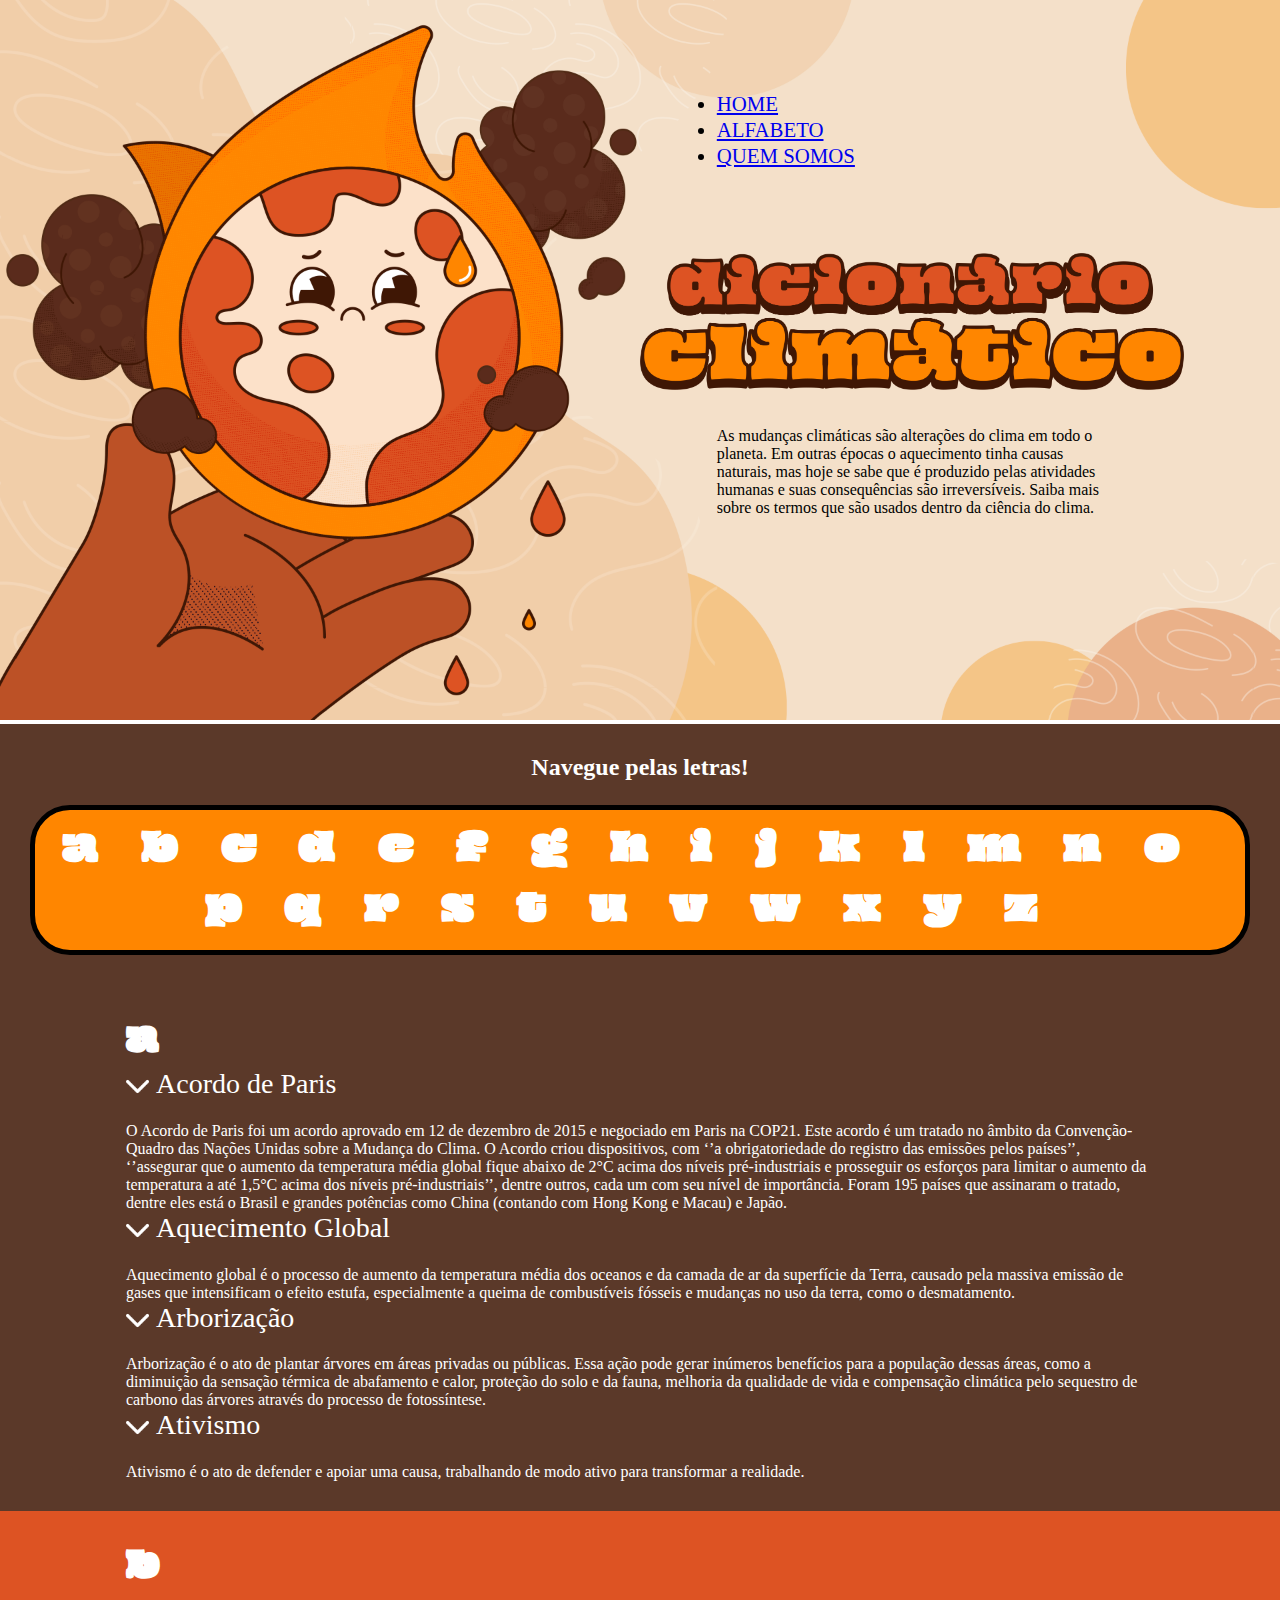
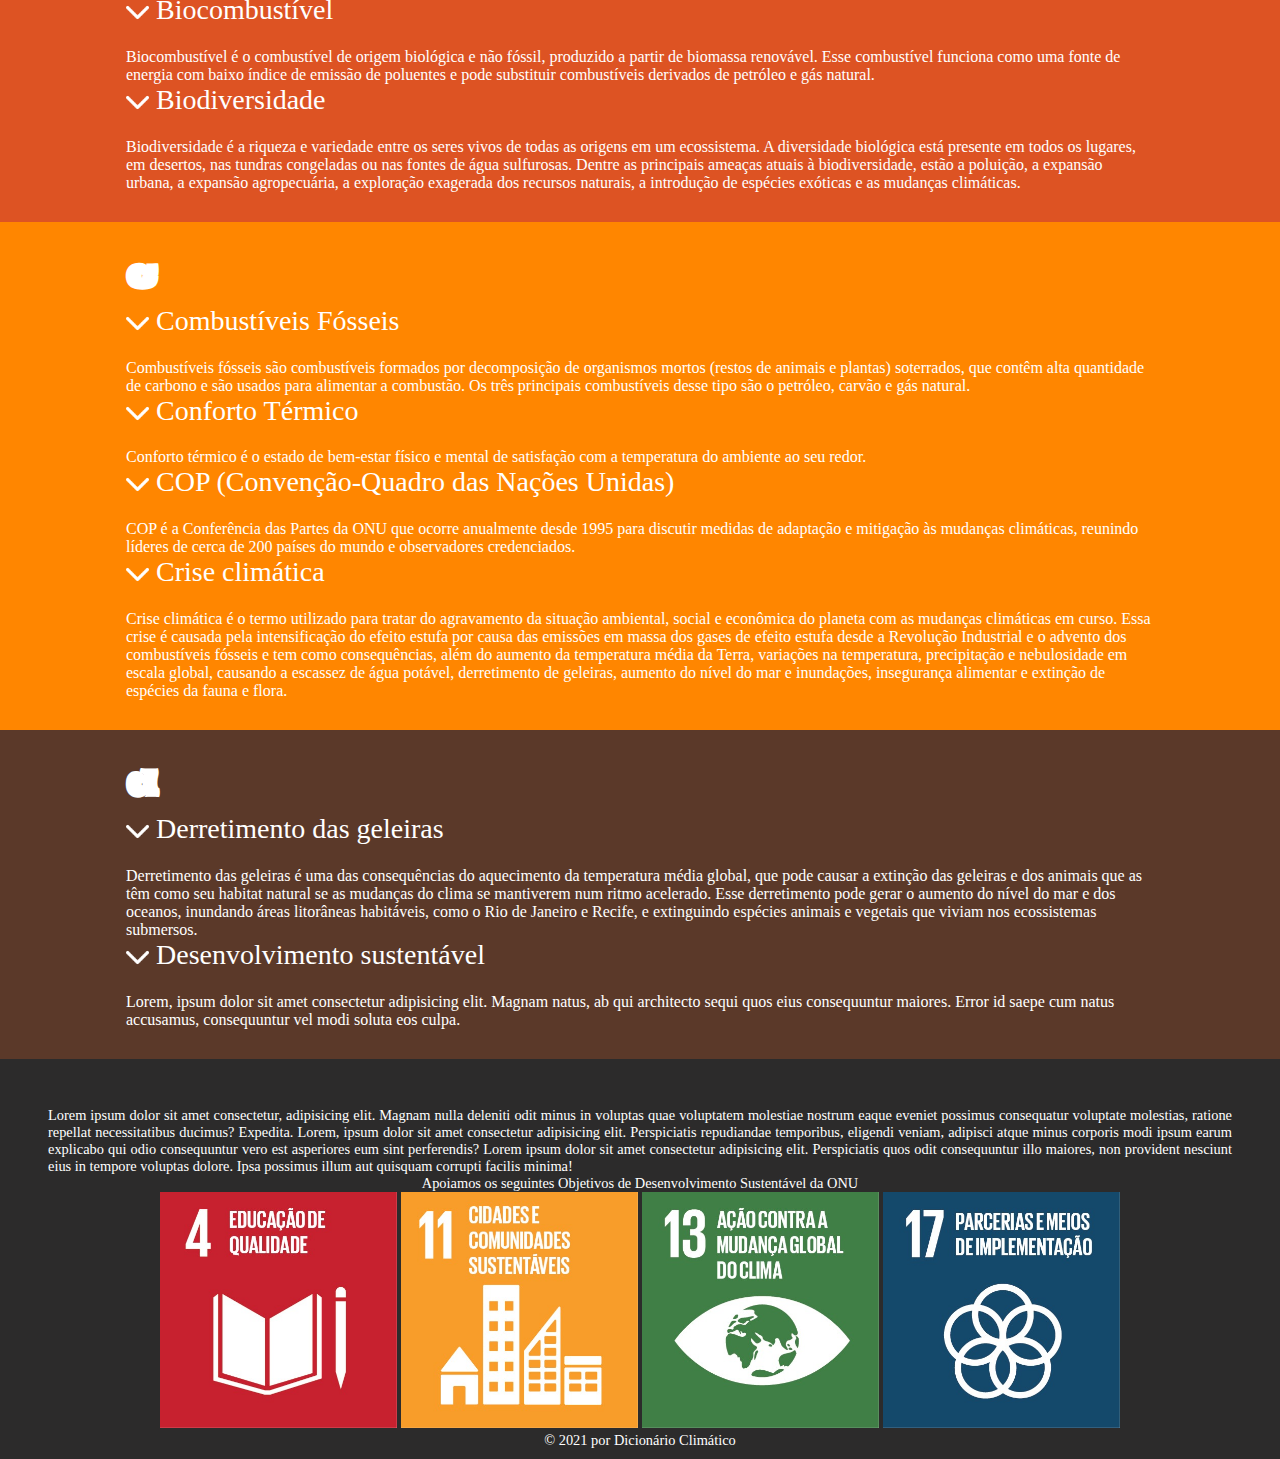
==== index.html @ ce42c113 "." ====
<!DOCTYPE html>
<html lang="pt-br">
<head>
    <meta charset="UTF-8">
    <meta http-equiv="X-UA-Compatible" content="IE=edge">
    <meta name="viewport" content="width=device-width, initial-scale=1.0">
    <title>Dicionário Climático</title>
    <link rel="shortcut icon" href="./img/icon.ico" type="image/x-icon">
    <!--FONTS - OI-->
    <link rel="preconnect" href="https://fonts.googleapis.com">
    <link rel="preconnect" href="https://fonts.gstatic.com" crossorigin>
    <link href="https://fonts.googleapis.com/css2?family=Oi&family=Pacifico&display=swap" rel="stylesheet">

    <!--CSS BOOTSTRAP-->
    <link href="https://cdn.jsdelivr.net/npm/bootstrap@5.0.2/dist/css/bootstrap.min.css" rel="stylesheet" integrity="sha384-EVSTQN3/azprG1Anm3QDgpJLIm9Nao0Yz1ztcQTwFspd3yD65VohhpuuCOmLASjC" crossorigin="anonymous">
     <!--ICONS BOOTSTRAP -->
     <link rel="stylesheet" href="https://cdn.jsdelivr.net/npm/bootstrap-icons@1.5.0/font/bootstrap-icons.css">
     <!--CSS-->
     <link rel="stylesheet" href="./css/styles.css">
     <!--JS BOOTSTRAP-->
    <script src="https://code.jquery.com/jquery-3.3.1.slim.min.js" integrity="sha384-q8i/X+965DzO0rT7abK41JStQIAqVgRVzpbzo5smXKp4YfRvH+8abtTE1Pi6jizo" crossorigin="anonymous"></script>
    <script src="https://cdnjs.cloudflare.com/ajax/libs/popper.js/1.14.3/umd/popper.min.js" integrity="sha384-ZMP7rVo3mIykV+2+9J3UJ46jBk0WLaUAdn689aCwoqbBJiSnjAK/l8WvCWPIPm49" crossorigin="anonymous"></script>
    <script src="https://stackpath.bootstrapcdn.com/bootstrap/4.1.3/js/bootstrap.min.js" integrity="sha384-ChfqqxuZUCnJSK3+MXmPNIyE6ZbWh2IMqE241rYiqJxyMiZ6OW/JmZQ5stwEULTy" crossorigin="anonymous"></script>

</head>
<body>
  <header>
    <img class= "landing-page" src="./img/landing-page.png" alt="Dicionário Climático">
      <!--NAV-->
    <div>
      <nav class="navbar navbar-expand-lg navbar-light">
      <button 
      class="navbar-toggler" 
      type="button" 
      data-toggle="collapse" 
      data-target="#navbarNav" 
      aria-controls="navbarNav" 
      aria-expanded="false" 
      aria-label="Toggle navigation">
      <span class="navbar-toggler-icon"></span>
      </button>
        <div class="collapse navbar-collapse" id="navbarNav">
          <ul class="navbar-nav">
            <li class="nav-item">
              <a class="nav-link" href="#">HOME</a>
            </li>
            <li class="nav-item">
              <a class="nav-link" href="#alphabet">ALFABETO</a>
            </li>
            <li class="nav-item">
              <a class="nav-link" href="#">QUEM SOMOS</a>
            </li>
          </ul>
        </div>
      </nav>
      <!--LOGO-->
      <div class="logo">
        <img src="./img/logo.png" width="85%" alt="Logo">
      </div>
     
      <!--TEXTO-->
      <p class="apresentation-text">As mudanças climáticas são alterações do clima em todo o planeta. Em outras épocas o aquecimento tinha causas naturais, mas hoje se sabe que é produzido pelas atividades humanas e suas consequências são irreversíveis. Saiba mais sobre os termos que são usados dentro da ciência do clima.</p>
      </div>
  </header>
  
    <main>
      <!--NAVEGAR PELOS BOTÕES-->
      <section>
          <div class="navigation">
              <h2>Navegue pelas letras!</h2>
              <div class="container" id="alphabet">
                <a href="#concepts-a" class="letter-menu">a</a>
                <a href="#concepts-b" class="letter-menu">b</a>
                <a href="#concepts-c" class="letter-menu">c</a>
                <a href="#concepts-d" class="letter-menu">d</a>
                <a href="#concepts-e" class="letter-menu">e</a>
                <a href="#concepts-f" class="letter-menu">f</a>
                <a href="#concepts-g" class="letter-menu">g</a>
                <a href="#concepts-h" class="letter-menu">h</a>
                <a href="#concepts-i" class="letter-menu">i</a>
                <a href="#concepts-j" class="letter-menu">j</a>
                <a href="#concepts-k" class="letter-menu">k</a>
                <a href="#concepts-l" class="letter-menu">l</a>
                <a href="#concepts-m" class="letter-menu">m</a>
                <a href="#concepts-n" class="letter-menu">n</a>
                <a href="#concepts-o" class="letter-menu">o</a>
                <a href="#concepts-p" class="letter-menu">p</a>
                <a href="#concepts-q" class="letter-menu">q</a>
                <a href="#concepts-r" class="letter-menu">r</a>
                <a href="#concepts-s" class="letter-menu">s</a>
                <a href="#concepts-t" class="letter-menu">t</a>
                <a href="#concepts-u" class="letter-menu">u</a>
                <a href="#concepts-v" class="letter-menu">v</a>
                <a href="#concepts-w" class="letter-menu">w</a>
                <a href="#concepts-x" class="letter-menu">x</a>
                <a href="#concepts-y" class="letter-menu">y</a>
                <a href="#concepts-z" class="letter-menu">z</a>

              </div>
          </div>
      </section>

      <!--DEFINIÇÕES-->
      <article>
          <div class="container-fluid">
              <div class="col-12 concepts" id="concepts-a">
                  <div class="row">
                    <h3>a</h3>

                    <div class="col-12 col-md-6">
                        <ul>
                            <li class="word abrir_imagem" data-toggle="collapse" data-target="#text0">Acordo de Paris</li>
                            <p class="definition collapse" id="text0">O Acordo de Paris foi um acordo aprovado em 12 de dezembro de 2015 e negociado em Paris na COP21. Este acordo é um tratado no âmbito da Convenção-Quadro das Nações Unidas sobre a Mudança do Clima. O Acordo criou dispositivos, com ‘’a obrigatoriedade do registro das emissões pelos países’’, ‘’assegurar que o aumento da temperatura média global fique abaixo de 2°C acima dos níveis pré-industriais e prosseguir os esforços para limitar o aumento da temperatura a até 1,5°C acima dos níveis pré-industriais’’, dentre outros, cada um com seu nível de importância. Foram 195 países que assinaram o tratado, dentre eles está o Brasil e grandes potências como China (contando com Hong Kong e Macau) e Japão. 
                            </p>
                        </ul>
                      </div>

                      <div class="col-12 col-md-6">
                        <ul>
                            <li class="word abrir_imagem" data-toggle="collapse" data-target="#text1">Aquecimento Global</li>
                            <p class="definition collapse" id="text1">Aquecimento global é o processo de aumento da temperatura média dos oceanos e da camada de ar da superfície da Terra, causado pela massiva emissão de gases que intensificam o efeito estufa, especialmente a queima de combustíveis fósseis e mudanças no uso da terra, como o desmatamento.
                            </p>
                        </ul>
                      </div>

                      
                    <div class="col-12 col-md-6">
                      <ul>
                          <li class="word abrir_imagem" data-toggle="collapse" data-target="#text2">Arborização</li>
                          <p class="definition collapse" id="text2">Arborização é o ato de plantar árvores em áreas privadas ou públicas. Essa ação pode gerar inúmeros benefícios para a população dessas áreas, como a diminuição da sensação térmica de abafamento e calor, proteção do solo e da fauna, melhoria da qualidade de vida e compensação climática pelo sequestro de carbono das árvores através do processo de fotossíntese. 
                          </p>
                      </ul>
                    </div>

                    <div class="col-12 col-md-6">
                      <ul>
                          <li class="word abrir_imagem" data-toggle="collapse" data-target="#text3">Ativismo</li>
                          <p class="definition collapse" id="text3">Ativismo é o ato de defender e apoiar uma causa, trabalhando de modo ativo para transformar a realidade.
                          </p>
                      </ul>
                    </div>
                  </div>
              </div>

              <div class="col-12 concepts"  id="concepts-b">
                <div class="row">
                    <h3>b</h3>
                  <div class="col-12 col-md-6">
                      <ul>
                          <li class="abrir_imagem word" data-toggle="collapse" data-target="#text10" >Biocombustível</li>
                          <p class="collapse " id="text10">Biocombustível é o combustível de origem biológica e não fóssil, produzido a partir de biomassa renovável. Esse combustível funciona como uma fonte de energia com baixo índice de emissão de poluentes e pode substituir combustíveis derivados de petróleo e gás natural. 
                          </p>
                      </ul>
                  </div>

                    
                  <div class="col-12 col-md-6">
                    <ul>
                        <li class="word abrir_imagem" data-toggle="collapse" data-target="#text11">Biodiversidade</li>
                        <p class="collapse definitions" id="text11">Biodiversidade é a riqueza e variedade entre os seres vivos de todas as origens em um ecossistema. A diversidade biológica está presente em todos os lugares, em desertos, nas tundras congeladas ou nas fontes de água sulfurosas. Dentre as principais ameaças atuais à biodiversidade, estão a poluição, a expansão urbana, a expansão agropecuária, a exploração exagerada dos recursos naturais, a introdução de espécies exóticas e as mudanças climáticas.
                        </p>
                    </ul>
                </div>

                </div>
            </div>

            <div class="col-12 concepts"  id="concepts-c">
                <div class="row">
                    <h3>c</h3>
                  <div class="col-12 col-md-6">
                      <ul>
                          <li class="word abrir_imagem" data-toggle="collapse" data-target="#text12">Combustíveis Fósseis</li>
                          <p class="collapse definitions" id="text12">Combustíveis fósseis são combustíveis formados por decomposição de organismos mortos (restos de animais e plantas) soterrados, que contêm alta quantidade de carbono e são usados para alimentar a combustão. Os três principais combustíveis desse tipo são o petróleo, carvão e gás natural.</p>

                          <li class="word abrir_imagem" data-toggle="collapse" data-target="#text13">Conforto Térmico</li>
                          <p class="collapse definitions" id="text13">Conforto térmico é o estado de bem-estar físico e mental de satisfação com a temperatura do ambiente ao seu redor.</p>
                      </ul>
                    </div>

                    <div class="col-12 col-md-6">
                      <ul>
                          <li class="word abrir_imagem" data-toggle="collapse" data-target="#text14">COP (Convenção-Quadro das Nações Unidas)</li>
                          <p class="collapse definitions" id="text14">COP é a Conferência das Partes da ONU que ocorre anualmente desde 1995 para discutir medidas de adaptação e mitigação às mudanças climáticas, reunindo líderes de cerca de 200 países do mundo e observadores credenciados. 
                          </p>

                          <li class="word abrir_imagem" data-toggle="collapse" data-target="#text15">Crise climática</li>
                          <p class="collapse definitions" id="text15">Crise climática é o termo utilizado para tratar do agravamento da situação ambiental, social e econômica do planeta com as mudanças climáticas em curso. Essa crise é causada pela intensificação do efeito estufa por causa das emissões em massa dos gases de efeito estufa desde a Revolução Industrial e o advento dos combustíveis fósseis e tem como consequências, além do aumento da temperatura média da Terra, variações na temperatura, precipitação e nebulosidade em escala global, causando a escassez de água potável, derretimento de geleiras, aumento do nível do mar e inundações, insegurança alimentar e extinção de espécies da fauna e flora.</p>
                      </ul>
                    </div>
                </div>
            </div>

            <div class="col-12 concepts"  id="concepts-d">
                <div class="row">
                    <h3>d</h3>
                  <div class="col-12 col-md-6">
                      <ul>
                          <li class="word abrir_imagem" data-toggle="collapse" data-target="#text16">Derretimento das geleiras</li>
                          <p class="collapse definitions" id="text16">Derretimento das geleiras é uma das consequências do aquecimento da temperatura média global, que pode causar a extinção das geleiras e dos animais que as têm como seu habitat natural se as mudanças do clima se mantiverem num ritmo acelerado. Esse derretimento pode gerar o aumento do nível do mar e dos oceanos, inundando áreas litorâneas habitáveis, como o Rio de Janeiro e Recife, e extinguindo espécies animais e vegetais que viviam nos ecossistemas submersos.</p>
                      </ul>
                    </div>

                    <div class="col-12 col-md-6">
                      <ul>
                          <li class="word abrir_imagem" data-toggle="collapse" data-target="#text17">Desenvolvimento sustentável</li>
                          <p class="collapse definitions" id="text17">Lorem, ipsum dolor sit amet consectetur adipisicing elit. Magnam natus, ab qui architecto sequi quos eius consequuntur maiores. Error id saepe cum natus accusamus, consequuntur vel modi soluta eos culpa.</p>
                      </ul>
                    </div>
                </div>
            </div>

        

          </div>
      </article>

      <footer>
        <div class="container">
          <div class="row">
            <div class="col-6">
              <p class="footer-text">Lorem ipsum dolor sit amet consectetur, adipisicing elit. Magnam nulla deleniti odit minus in voluptas quae voluptatem molestiae nostrum eaque eveniet possimus consequatur voluptate molestias, ratione repellat necessitatibus ducimus? Expedita. Lorem, ipsum dolor sit amet consectetur adipisicing elit. Perspiciatis repudiandae temporibus, eligendi veniam, adipisci atque minus corporis modi ipsum earum explicabo qui odio consequuntur vero est asperiores eum sint perferendis? Lorem ipsum dolor sit amet consectetur adipisicing elit. Perspiciatis quos odit consequuntur illo maiores, non provident nesciunt eius in tempore voluptas dolore. Ipsa possimus illum aut quisquam corrupti facilis minima!</p>
            </div>

            <div class="col-6">
              <p>Apoiamos os seguintes Objetivos de Desenvolvimento Sustentável da ONU</p>
              <div class="img">
                <a href="https://brasil.un.org/pt-br/sdgs/4" target="_blank" rel="external"><img src="./img/4.jpeg" alt=""></a>
                <a href="https://brasil.un.org/pt-br/sdgs/11" target="_blank" rel="external"><img src="./img/11.jpeg" alt=""></a>
                <a href="https://brasil.un.org/pt-br/sdgs/13" target="_blank" rel="external"><img src="./img/13.jpeg" alt=""></a>
                <a href="https://brasil.un.org/pt-br/sdgs/17" target="_blank" rel="external"><img src="./img/17.jpeg" alt=""></a> 
              </div>
            </div>
          </div>
          <p>© 2021 por Dicionário Climático</p>
        </div>
      </footer>
    </main>


    <script src="scripts.js"></script>
</body>
</html>
---- css/styles.css ----
*{
    padding: 0;
    margin: 0;
    border: 0;
    box-sizing: border-box;
}

/*CORES*/
:root{
    --colorA: #3f1705da;
    --colorB: #DD5323;
    --colorC: #FF8600;
}


header{
    position: relative;
}

/*LANDING-PAGE*/
.landing-page{
    width: 100%;
}

.logo{
    max-width: 50%;
    position: absolute;
    left: 50%;
    right: -19%; 
    top: 35%; 
  

    padding-left: 0px;
    padding-right: 0px;
    margin-right: 0px;
}

.apresentation-text{
    position: absolute;
    left: 45%; 
    width: 30%;
    left: 56%;  
    top: 59%; 
    font-size: 1em;

}

/*NAVBAR*/
.navbar{
    position: absolute;
    right: 16%; 
    left: 56%; 
    top: 10%;
}

.nav-item{
    margin-top: 2px;
    font-size: 1.3em;

}

.nav-item:hover{
    border-radius: 15px;
    background-color: var(--colorC);
}

/*NAVEGAÇÃO*/
.navigation{
    padding: 30px;
    background-color: var(--colorA);
}

h2{
    margin-bottom: 1em;
    text-align: center;
    color: white;
}

/*ALFABETO*/
#alphabet{
    text-align: center;
    border: 5px solid;
    border-radius: 40px;
    background-color: var(--colorC);
    padding: 10px;


}
.letter-menu{
    color: white;
    text-decoration: none;
    letter-spacing: 1cm;
    font-size: 38px;
    font-family: 'Oi', cursive;
    cursor: pointer;
}

.letter-menu:hover{
    color: var(--colorB);
}

/*CONCEITOS*/
.container-fluid{
    padding: 0;
}

.concepts{
    color: white;
    padding: 30px;

}
.concepts .row{
    padding: 0 6em;
}

h3{
    font-size: 34px;
    font-family: 'Oi', cursive;
}

.word{
    color: white;
    list-style: none;
    font-size: 28px;
    margin-bottom: .6em;
}

.word:hover{
    cursor: pointer;
}

#concepts-a, #concepts-d{
    background-color: var(--colorA);
}
#concepts-b, #concepts-e{
    background-color: var(--colorB);
}
#concepts-c{
    background-color: var(--colorC);
}

footer{
    background-color: rgb(44, 43, 43);
}

footer .container{
    color: #fff;
    padding: 3em 3em .6em 3em;
   
}

.footer-text {
    text-align: justify;
}

footer p {
    text-align: center;
    font-size: .9em;
}

footer img{
    width: 20%;
}

footer .img{
    justify-content: center;
    text-align: center;
}


.abrir_imagem{
    padding: 0px 0 5px 30px;
    list-style: none;
    background-image: url("../img/seta-baixo.png");
    background-repeat: no-repeat;
    background-position: left center;
    background-size: 23px;
}

.abrir_imagem.fechar{
    padding: 0px 0 5px 30px;
    list-style: none;
    background-image: url("../img/seta-cima.png");
    background-repeat: no-repeat;
    background-position: left center;
    background-size: 23px;
}


/*responsividade*/
@media screen and (min-width: 720px){
 
}
@media screen and (max-width: 1000px){
    .apresentation-text{
        font-size: 14px;
    }
    .letter-menu{
        font-size: 25px;
    }
}
/*para telas acima de 1480px*/
@media screen and (min-width: 1980px){
    .navbar{
        font-size: 34px;
    }
    .apresentation-text{
        font-size: 1.5em;
    }
}
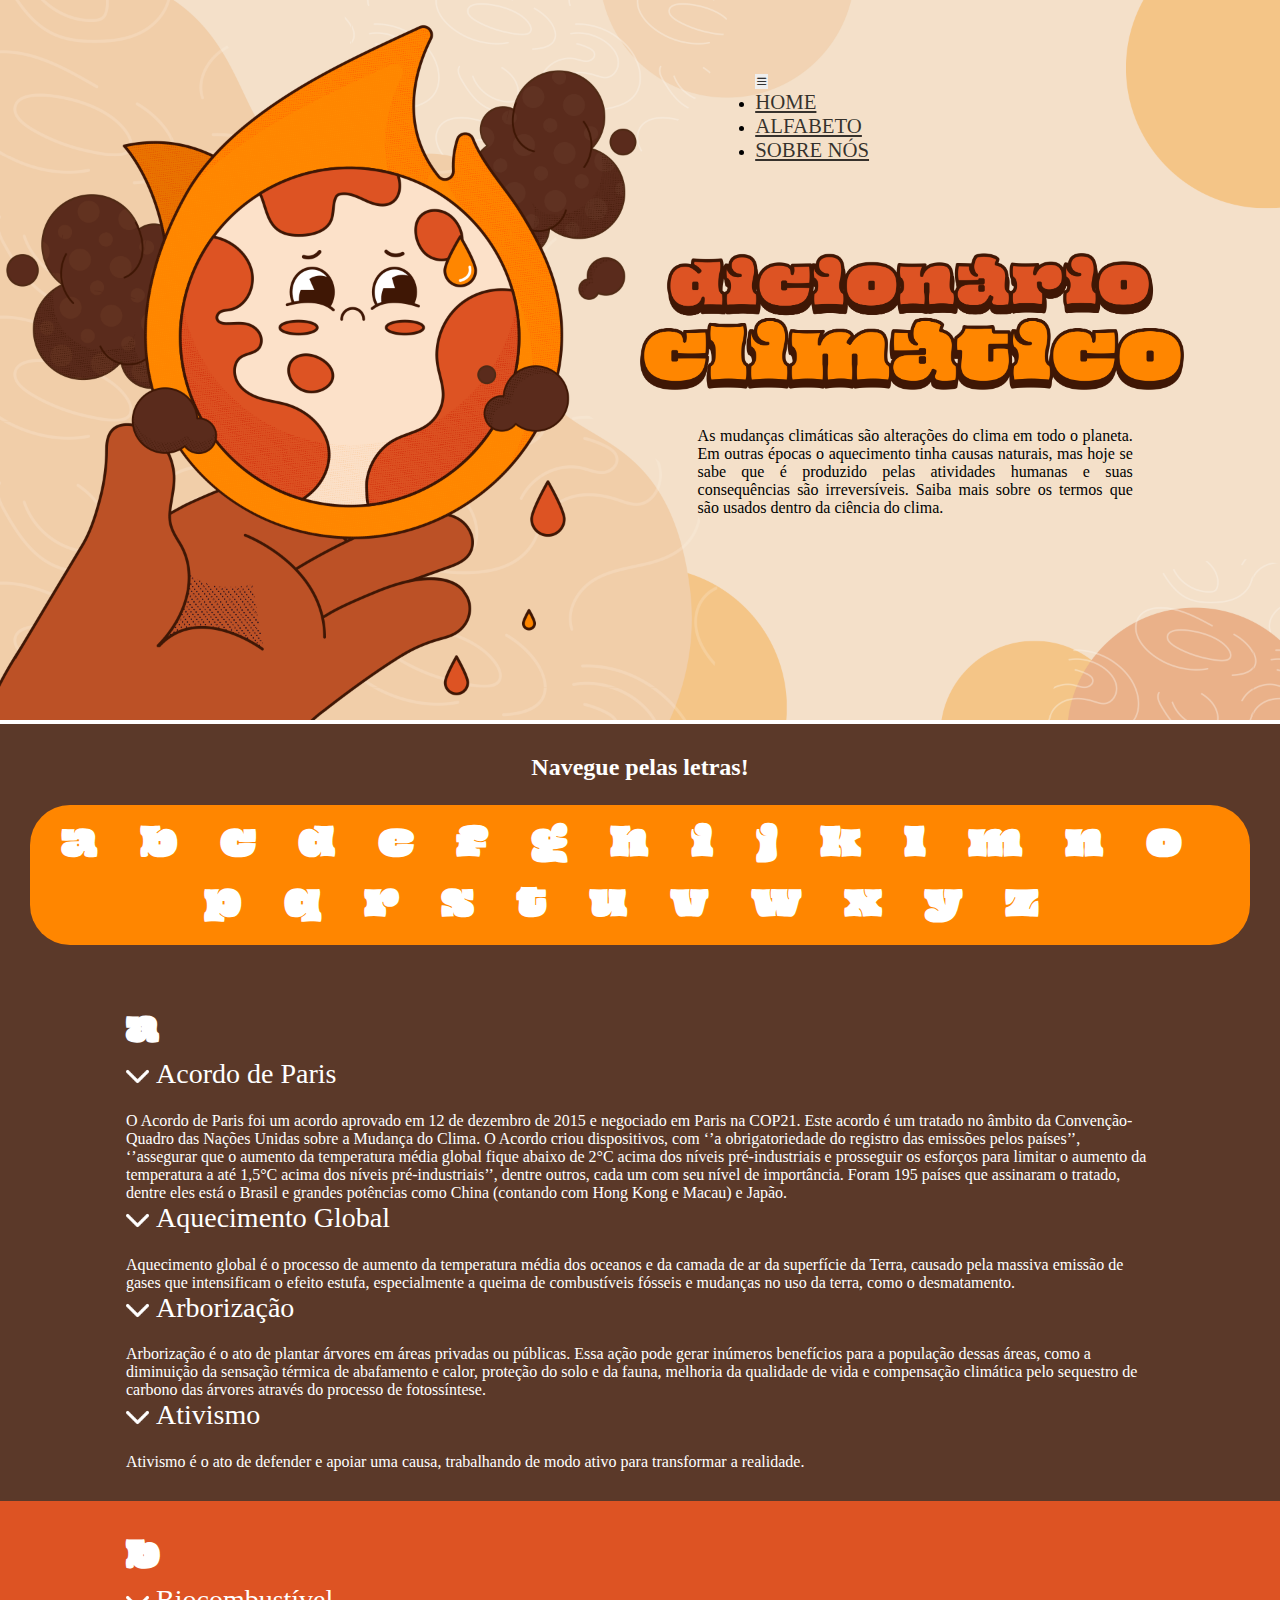
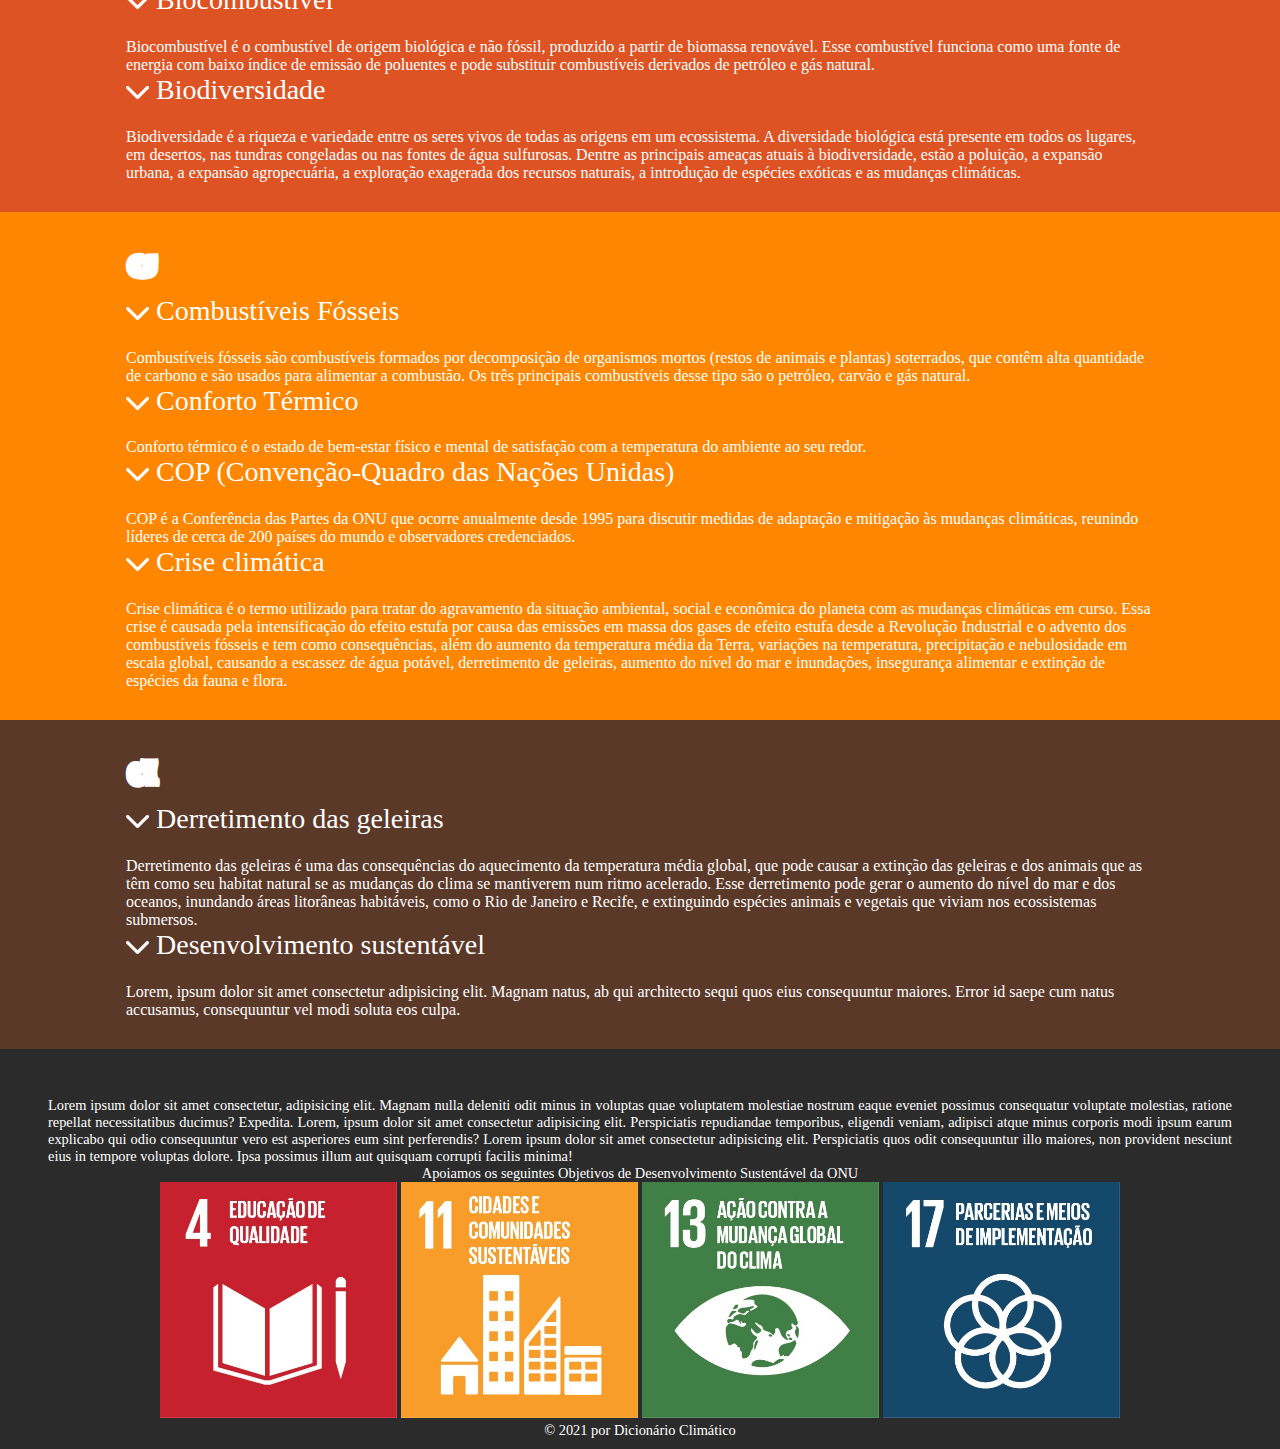
==== commit 49fa7413: "edit-sidebar" ====
--- a/index.html
+++ b/index.html
@@ -27,32 +27,41 @@
   <header>
     <img class= "landing-page" src="./img/landing-page.png" alt="Dicionário Climático">
       <!--NAV-->
+
     <div>
-      <nav class="navbar navbar-expand-lg navbar-light">
-      <button 
-      class="navbar-toggler" 
-      type="button" 
-      data-toggle="collapse" 
-      data-target="#navbarNav" 
-      aria-controls="navbarNav" 
-      aria-expanded="false" 
+      
+    <nav class="navbar navbar-expand-lg">
+      
+      <button
+      class="navbar-toggler p-0 border-0"
+      type="button"
+      data-bs-toggle="offcanvas"
       aria-label="Toggle navigation">
-      <span class="navbar-toggler-icon"></span>
+      <span>
+        <i class="bi bi-list"></i>
+      </span>
       </button>
-        <div class="collapse navbar-collapse" id="navbarNav">
-          <ul class="navbar-nav">
-            <li class="nav-item">
-              <a class="nav-link" href="#">HOME</a>
-            </li>
-            <li class="nav-item">
-              <a class="nav-link" href="#alphabet">ALFABETO</a>
-            </li>
-            <li class="nav-item">
-              <a class="nav-link" href="#">QUEM SOMOS</a>
-            </li>
-          </ul>
-        </div>
-      </nav>
+      
+      <div class="navbar-collapse offcanvas-collapse"
+      id="offCanvas">
+      <span class="btn-close" id="btnClose" aria-label="Close">
+        <i class="bi bi-x-lg"></i>
+      </span>
+      <ul class="navbar-nav me-auto mb-2 mb-lg-0">
+        <li class="nav-item">
+          <a class="nav-link" href="#">HOME</a>
+        </li>
+        <li class="nav-item">
+          <a class="nav-link" href="#alphabet">ALFABETO</a>
+        </li>
+        <li class="nav-item">
+          <a class="nav-link" href="#about">SOBRE NÓS</a>
+        </li>
+      </ul>
+      </div>
+      
+  </nav>
+
       <!--LOGO-->
       <div class="logo">
         <img src="./img/logo.png" width="85%" alt="Logo">
@@ -61,6 +70,7 @@
       <!--TEXTO-->
       <p class="apresentation-text">As mudanças climáticas são alterações do clima em todo o planeta. Em outras épocas o aquecimento tinha causas naturais, mas hoje se sabe que é produzido pelas atividades humanas e suas consequências são irreversíveis. Saiba mais sobre os termos que são usados dentro da ciência do clima.</p>
       </div>
+      
   </header>
   
     <main>
@@ -216,7 +226,7 @@
       </article>
 
       <footer>
-        <div class="container">
+        <div class="container" id="about">
           <div class="row">
             <div class="col-6">
               <p class="footer-text">Lorem ipsum dolor sit amet consectetur, adipisicing elit. Magnam nulla deleniti odit minus in voluptas quae voluptatem molestiae nostrum eaque eveniet possimus consequatur voluptate molestias, ratione repellat necessitatibus ducimus? Expedita. Lorem, ipsum dolor sit amet consectetur adipisicing elit. Perspiciatis repudiandae temporibus, eligendi veniam, adipisci atque minus corporis modi ipsum earum explicabo qui odio consequuntur vero est asperiores eum sint perferendis? Lorem ipsum dolor sit amet consectetur adipisicing elit. Perspiciatis quos odit consequuntur illo maiores, non provident nesciunt eius in tempore voluptas dolore. Ipsa possimus illum aut quisquam corrupti facilis minima!</p>
--- a/css/styles.css
+++ b/css/styles.css
@@ -12,56 +12,52 @@
     --colorC: #FF8600;
 }
 
-
 header{
     position: relative;
 }
 
-/*LANDING-PAGE*/
-.landing-page{
-    width: 100%;
+/*NAVBAR*/
+.navbar{
+    position: absolute; 
+    left: 59%; 
+    top: 10%;
+}
+
+.nav-link{
+    margin-top: 2px;
+    font-size: 1.3em;
+    color: rgba(0, 0, 0, 0.781);
+}
+
+.nav-link:hover{
+    border-radius: 14px;
+    background-color: var(--colorC);
+    color:#fff;
+}
+
+.btn-close{
+    display: none;
 }
 
 .logo{
     max-width: 50%;
     position: absolute;
     left: 50%;
-    right: -19%; 
     top: 35%; 
-  
-
-    padding-left: 0px;
-    padding-right: 0px;
-    margin-right: 0px;
 }
 
 .apresentation-text{
-    position: absolute;
-    left: 45%; 
-    width: 30%;
-    left: 56%;  
+    position: absolute; 
+    width: 34%;
+    left: 54.5%;  
     top: 59%; 
     font-size: 1em;
-
-}
-
-/*NAVBAR*/
-.navbar{
-    position: absolute;
-    right: 16%; 
-    left: 56%; 
-    top: 10%;
-}
-
-.nav-item{
-    margin-top: 2px;
-    font-size: 1.3em;
-
-}
-
-.nav-item:hover{
-    border-radius: 15px;
-    background-color: var(--colorC);
+    text-align: justify;
+}
+
+/*LANDING-PAGE*/
+.landing-page{
+    width: 100%;
 }
 
 /*NAVEGAÇÃO*/
@@ -73,23 +69,23 @@
 h2{
     margin-bottom: 1em;
     text-align: center;
-    color: white;
+    color: #fff;
 }
 
 /*ALFABETO*/
 #alphabet{
     text-align: center;
-    border: 5px solid;
+    border: 5px 1px solid;
     border-radius: 40px;
     background-color: var(--colorC);
     padding: 10px;
-
-
-}
+}
+
 .letter-menu{
-    color: white;
+    color: #fff;
     text-decoration: none;
-    letter-spacing: 1cm;
+    text-align: center;
+    letter-spacing: 1em;
     font-size: 38px;
     font-family: 'Oi', cursive;
     cursor: pointer;
@@ -105,7 +101,7 @@
 }
 
 .concepts{
-    color: white;
+    color: #fff;
     padding: 30px;
 
 }
@@ -119,7 +115,7 @@
 }
 
 .word{
-    color: white;
+    color: #fff;
     list-style: none;
     font-size: 28px;
     margin-bottom: .6em;
@@ -129,24 +125,24 @@
     cursor: pointer;
 }
 
-#concepts-a, #concepts-d{
+#concepts-a, #concepts-d, #concepts-g, #concepts-j, #concepts-m, #concepts-p, #concepts-s, #concepts-v, #concepts-y{
     background-color: var(--colorA);
 }
-#concepts-b, #concepts-e{
+#concepts-b, #concepts-e, #concepts-h, #concepts-k, #concepts-n, #concepts-q, #concepts-t, #concepts-w, #concepts-z{
     background-color: var(--colorB);
 }
-#concepts-c{
+#concepts-c, #concepts-f, #concepts-i, #concepts-l, #concepts-o, #concepts-r, #concepts-u, #concepts-x{
     background-color: var(--colorC);
 }
 
+/*RODAPÉ*/
 footer{
     background-color: rgb(44, 43, 43);
 }
 
 footer .container{
     color: #fff;
-    padding: 3em 3em .6em 3em;
-   
+    padding: 3em 3em .6em 3em;  
 }
 
 .footer-text {
@@ -167,7 +163,7 @@
     text-align: center;
 }
 
-
+/*TOGGLE*/
 .abrir_imagem{
     padding: 0px 0 5px 30px;
     list-style: none;
@@ -186,11 +182,7 @@
     background-size: 23px;
 }
 
-
-/*responsividade*/
-@media screen and (min-width: 720px){
- 
-}
+/*RESPONSIVIDADE*/
 @media screen and (max-width: 1000px){
     .apresentation-text{
         font-size: 14px;
@@ -198,13 +190,61 @@
     .letter-menu{
         font-size: 25px;
     }
-}
-/*para telas acima de 1480px*/
-@media screen and (min-width: 1980px){
+    footer img{
+        width: 35%;
+    }
+}
+
+@media (min-width: 1980px){
     .navbar{
         font-size: 34px;
     }
     .apresentation-text{
         font-size: 1.5em;
     }
-}+}
+@media (max-width: 800px){
+    .apresentation-text{
+        font-size: .7em;
+    }
+    
+}
+
+/*SIDEBAR*/
+
+@media (max-width: 990px) {
+    .navbar{
+        left: 88%; 
+        top: 11%;
+    }
+
+    .btn-close{
+        padding: 5% 0;
+        display: block;
+        color: black;
+    }
+
+    .bi-x-lg::before {
+        display:none;
+    }
+    
+    .offcanvas-collapse {
+      position: fixed;
+      z-index: 1;
+      top: 0; /* Height of navbar */
+      bottom: 0;
+      left: 100%;
+      width: 50%;
+      padding-right: 1rem;
+      padding-left: 1rem;
+      overflow-y: auto;
+      visibility: hidden;
+      background-color: #dd5123;
+      transition: transform 0.3s ease-in-out, visibility 0.3s ease-in-out;
+    }
+    .offcanvas-collapse.open {
+      visibility: visible;
+      transform: translateX(-100%);
+    }
+  }
+
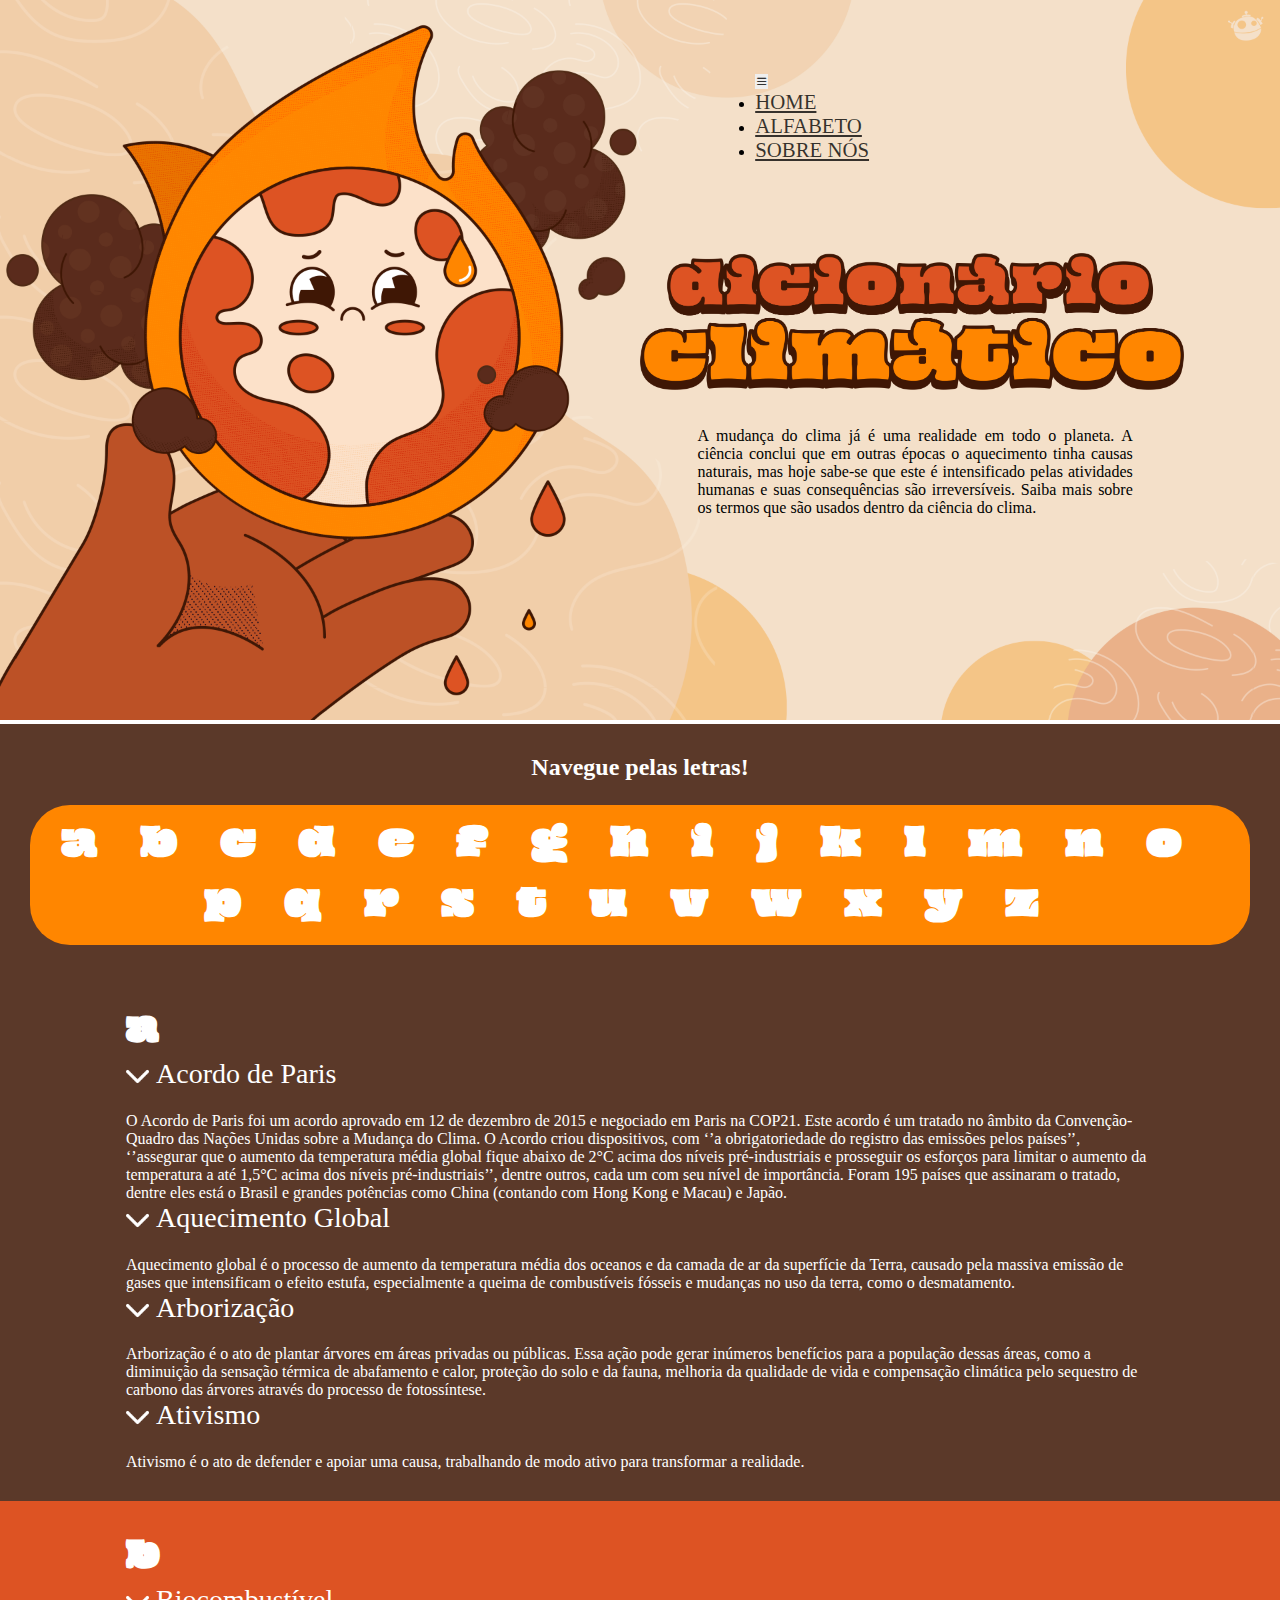
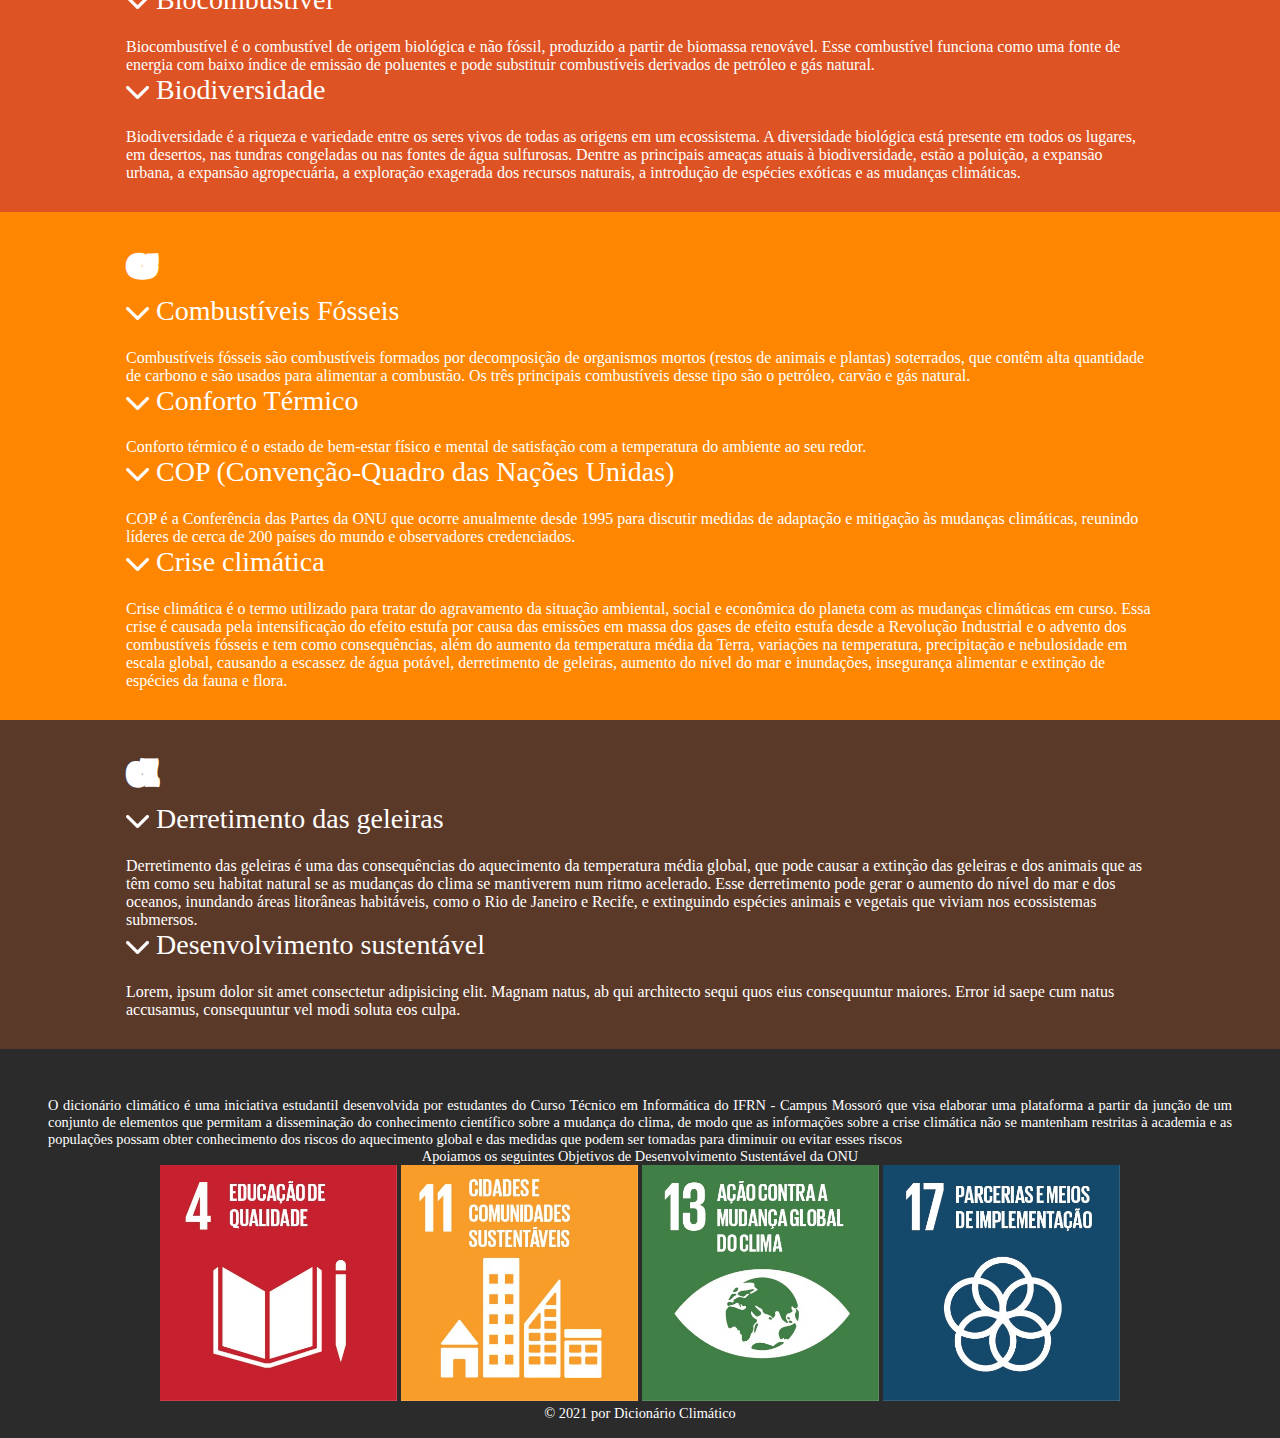
==== commit 083241d6: "edit-accordion" ====
--- a/index.html
+++ b/index.html
@@ -26,11 +26,10 @@
 <body>
   <header>
     <img class= "landing-page" src="./img/landing-page.png" alt="Dicionário Climático">
+
       <!--NAV-->
-
     <div>
-      
-    <nav class="navbar navbar-expand-lg">
+      <nav class="navbar navbar-expand-lg">
       
       <button
       class="navbar-toggler p-0 border-0"
@@ -60,20 +59,19 @@
       </ul>
       </div>
       
-  </nav>
-
+      </nav>
       <!--LOGO-->
       <div class="logo">
         <img src="./img/logo.png" width="85%" alt="Logo">
       </div>
      
       <!--TEXTO-->
-      <p class="apresentation-text">As mudanças climáticas são alterações do clima em todo o planeta. Em outras épocas o aquecimento tinha causas naturais, mas hoje se sabe que é produzido pelas atividades humanas e suas consequências são irreversíveis. Saiba mais sobre os termos que são usados dentro da ciência do clima.</p>
-      </div>
+      <p class="apresentation-text">A mudança do clima já é uma realidade em todo o planeta. A ciência conclui que em outras épocas o aquecimento tinha causas naturais, mas hoje sabe-se que este é intensificado pelas atividades humanas e suas consequências são irreversíveis. Saiba mais sobre os termos que são usados dentro da ciência do clima.</p>
+    </div>
       
   </header>
   
-    <main>
+  <main>
       <!--NAVEGAR PELOS BOTÕES-->
       <section>
           <div class="navigation">
@@ -112,23 +110,24 @@
 
       <!--DEFINIÇÕES-->
       <article>
-          <div class="container-fluid">
+          <div class="container-fluid" class="accordion" id="accordionExample">
+
               <div class="col-12 concepts" id="concepts-a">
                   <div class="row">
                     <h3>a</h3>
 
-                    <div class="col-12 col-md-6">
+                    <div class="col-12 col-md-6" id="">
                         <ul>
-                            <li class="word abrir_imagem" data-toggle="collapse" data-target="#text0">Acordo de Paris</li>
-                            <p class="definition collapse" id="text0">O Acordo de Paris foi um acordo aprovado em 12 de dezembro de 2015 e negociado em Paris na COP21. Este acordo é um tratado no âmbito da Convenção-Quadro das Nações Unidas sobre a Mudança do Clima. O Acordo criou dispositivos, com ‘’a obrigatoriedade do registro das emissões pelos países’’, ‘’assegurar que o aumento da temperatura média global fique abaixo de 2°C acima dos níveis pré-industriais e prosseguir os esforços para limitar o aumento da temperatura a até 1,5°C acima dos níveis pré-industriais’’, dentre outros, cada um com seu nível de importância. Foram 195 países que assinaram o tratado, dentre eles está o Brasil e grandes potências como China (contando com Hong Kong e Macau) e Japão. 
+                            <li class="word abrir_imagem" data-toggle="collapse" data-target="#text0" id="heading0"  data-target="#collapse0" aria-expanded="false" aria-controls="collapse0">Acordo de Paris</li>
+                            <p class="definition collapse" id="text0" aria-labelledby="heading0" data-parent="#accordionExample">O Acordo de Paris foi um acordo aprovado em 12 de dezembro de 2015 e negociado em Paris na COP21. Este acordo é um tratado no âmbito da Convenção-Quadro das Nações Unidas sobre a Mudança do Clima. O Acordo criou dispositivos, com ‘’a obrigatoriedade do registro das emissões pelos países’’, ‘’assegurar que o aumento da temperatura média global fique abaixo de 2°C acima dos níveis pré-industriais e prosseguir os esforços para limitar o aumento da temperatura a até 1,5°C acima dos níveis pré-industriais’’, dentre outros, cada um com seu nível de importância. Foram 195 países que assinaram o tratado, dentre eles está o Brasil e grandes potências como China (contando com Hong Kong e Macau) e Japão. 
                             </p>
                         </ul>
                       </div>
 
                       <div class="col-12 col-md-6">
                         <ul>
-                            <li class="word abrir_imagem" data-toggle="collapse" data-target="#text1">Aquecimento Global</li>
-                            <p class="definition collapse" id="text1">Aquecimento global é o processo de aumento da temperatura média dos oceanos e da camada de ar da superfície da Terra, causado pela massiva emissão de gases que intensificam o efeito estufa, especialmente a queima de combustíveis fósseis e mudanças no uso da terra, como o desmatamento.
+                            <li class="word abrir_imagem" data-toggle="collapse" data-target="#text1" id="heading1" data-target="#collapse1" aria-expanded="false" aria-controls="collapse1">Aquecimento Global</li>
+                            <p class="definition collapse" id="text1" aria-labelledby="heading1" data-parent="#accordionExample">Aquecimento global é o processo de aumento da temperatura média dos oceanos e da camada de ar da superfície da Terra, causado pela massiva emissão de gases que intensificam o efeito estufa, especialmente a queima de combustíveis fósseis e mudanças no uso da terra, como o desmatamento.
                             </p>
                         </ul>
                       </div>
@@ -136,16 +135,16 @@
                       
                     <div class="col-12 col-md-6">
                       <ul>
-                          <li class="word abrir_imagem" data-toggle="collapse" data-target="#text2">Arborização</li>
-                          <p class="definition collapse" id="text2">Arborização é o ato de plantar árvores em áreas privadas ou públicas. Essa ação pode gerar inúmeros benefícios para a população dessas áreas, como a diminuição da sensação térmica de abafamento e calor, proteção do solo e da fauna, melhoria da qualidade de vida e compensação climática pelo sequestro de carbono das árvores através do processo de fotossíntese. 
-                          </p>
-                      </ul>
-                    </div>
-
-                    <div class="col-12 col-md-6">
-                      <ul>
-                          <li class="word abrir_imagem" data-toggle="collapse" data-target="#text3">Ativismo</li>
-                          <p class="definition collapse" id="text3">Ativismo é o ato de defender e apoiar uma causa, trabalhando de modo ativo para transformar a realidade.
+                          <li class="word abrir_imagem" data-toggle="collapse" data-target="#text2" id="heading2"  data-target="#collapse2" aria-expanded="false" aria-controls="collapse2">Arborização</li>
+                          <p class="definition collapse" id="text2" aria-labelledby="heading2" data-parent="#accordionExample">Arborização é o ato de plantar árvores em áreas privadas ou públicas. Essa ação pode gerar inúmeros benefícios para a população dessas áreas, como a diminuição da sensação térmica de abafamento e calor, proteção do solo e da fauna, melhoria da qualidade de vida e compensação climática pelo sequestro de carbono das árvores através do processo de fotossíntese. 
+                          </p>
+                      </ul>
+                    </div>
+
+                    <div class="col-12 col-md-6">
+                      <ul>
+                          <li class="word abrir_imagem" data-toggle="collapse" data-target="#text3" id="heading3" data-target="#collapse3" aria-expanded="false" aria-controls="collapse3">Ativismo</li>
+                          <p class="definition collapse" id="text3" aria-labelledby="heading3" data-parent="#accordionExample">Ativismo é o ato de defender e apoiar uma causa, trabalhando de modo ativo para transformar a realidade.
                           </p>
                       </ul>
                     </div>
@@ -157,8 +156,8 @@
                     <h3>b</h3>
                   <div class="col-12 col-md-6">
                       <ul>
-                          <li class="abrir_imagem word" data-toggle="collapse" data-target="#text10" >Biocombustível</li>
-                          <p class="collapse " id="text10">Biocombustível é o combustível de origem biológica e não fóssil, produzido a partir de biomassa renovável. Esse combustível funciona como uma fonte de energia com baixo índice de emissão de poluentes e pode substituir combustíveis derivados de petróleo e gás natural. 
+                          <li class="abrir_imagem word" data-toggle="collapse" data-target="#text4" id="heading4" data-target="#collapse4" aria-expanded="false" aria-controls="collapse4">Biocombustível</li>
+                          <p class="collapse " id="text4" aria-labelledby="heading4" data-parent="#accordionExample">Biocombustível é o combustível de origem biológica e não fóssil, produzido a partir de biomassa renovável. Esse combustível funciona como uma fonte de energia com baixo índice de emissão de poluentes e pode substituir combustíveis derivados de petróleo e gás natural. 
                           </p>
                       </ul>
                   </div>
@@ -166,8 +165,8 @@
                     
                   <div class="col-12 col-md-6">
                     <ul>
-                        <li class="word abrir_imagem" data-toggle="collapse" data-target="#text11">Biodiversidade</li>
-                        <p class="collapse definitions" id="text11">Biodiversidade é a riqueza e variedade entre os seres vivos de todas as origens em um ecossistema. A diversidade biológica está presente em todos os lugares, em desertos, nas tundras congeladas ou nas fontes de água sulfurosas. Dentre as principais ameaças atuais à biodiversidade, estão a poluição, a expansão urbana, a expansão agropecuária, a exploração exagerada dos recursos naturais, a introdução de espécies exóticas e as mudanças climáticas.
+                        <li class="word abrir_imagem" data-toggle="collapse" data-target="#text5" id="heading5" data-target="#collapse5" aria-expanded="false" aria-controls="collapse5">Biodiversidade</li>
+                        <p class="collapse definitions" id="text5" aria-labelledby="heading5" data-parent="#accordionExample">Biodiversidade é a riqueza e variedade entre os seres vivos de todas as origens em um ecossistema. A diversidade biológica está presente em todos os lugares, em desertos, nas tundras congeladas ou nas fontes de água sulfurosas. Dentre as principais ameaças atuais à biodiversidade, estão a poluição, a expansão urbana, a expansão agropecuária, a exploração exagerada dos recursos naturais, a introdução de espécies exóticas e as mudanças climáticas.
                         </p>
                     </ul>
                 </div>
@@ -180,22 +179,22 @@
                     <h3>c</h3>
                   <div class="col-12 col-md-6">
                       <ul>
-                          <li class="word abrir_imagem" data-toggle="collapse" data-target="#text12">Combustíveis Fósseis</li>
-                          <p class="collapse definitions" id="text12">Combustíveis fósseis são combustíveis formados por decomposição de organismos mortos (restos de animais e plantas) soterrados, que contêm alta quantidade de carbono e são usados para alimentar a combustão. Os três principais combustíveis desse tipo são o petróleo, carvão e gás natural.</p>
-
-                          <li class="word abrir_imagem" data-toggle="collapse" data-target="#text13">Conforto Térmico</li>
-                          <p class="collapse definitions" id="text13">Conforto térmico é o estado de bem-estar físico e mental de satisfação com a temperatura do ambiente ao seu redor.</p>
-                      </ul>
-                    </div>
-
-                    <div class="col-12 col-md-6">
-                      <ul>
-                          <li class="word abrir_imagem" data-toggle="collapse" data-target="#text14">COP (Convenção-Quadro das Nações Unidas)</li>
-                          <p class="collapse definitions" id="text14">COP é a Conferência das Partes da ONU que ocorre anualmente desde 1995 para discutir medidas de adaptação e mitigação às mudanças climáticas, reunindo líderes de cerca de 200 países do mundo e observadores credenciados. 
-                          </p>
-
-                          <li class="word abrir_imagem" data-toggle="collapse" data-target="#text15">Crise climática</li>
-                          <p class="collapse definitions" id="text15">Crise climática é o termo utilizado para tratar do agravamento da situação ambiental, social e econômica do planeta com as mudanças climáticas em curso. Essa crise é causada pela intensificação do efeito estufa por causa das emissões em massa dos gases de efeito estufa desde a Revolução Industrial e o advento dos combustíveis fósseis e tem como consequências, além do aumento da temperatura média da Terra, variações na temperatura, precipitação e nebulosidade em escala global, causando a escassez de água potável, derretimento de geleiras, aumento do nível do mar e inundações, insegurança alimentar e extinção de espécies da fauna e flora.</p>
+                          <li class="word abrir_imagem" data-toggle="collapse" data-target="#text8" id="heading8" data-target="#collapse8" aria-expanded="false" aria-controls="collapse8">Combustíveis Fósseis</li>
+                          <p class="collapse definitions" id="text8" aria-labelledby="heading8" data-parent="#accordionExample">Combustíveis fósseis são combustíveis formados por decomposição de organismos mortos (restos de animais e plantas) soterrados, que contêm alta quantidade de carbono e são usados para alimentar a combustão. Os três principais combustíveis desse tipo são o petróleo, carvão e gás natural.</p>
+
+                          <li class="word abrir_imagem" data-toggle="collapse" data-target="#text9" id="heading9" data-target="#collapse9" aria-expanded="false" aria-controls="collapse9">Conforto Térmico</li>
+                          <p class="collapse definitions" id="text9" aria-labelledby="heading9" data-parent="#accordionExample">Conforto térmico é o estado de bem-estar físico e mental de satisfação com a temperatura do ambiente ao seu redor.</p>
+                      </ul>
+                    </div>
+
+                    <div class="col-12 col-md-6">
+                      <ul>
+                          <li class="word abrir_imagem" data-toggle="collapse" data-target="#text10" id="heading10" data-target="#collapse10" aria-expanded="false" aria-controls="collapse10">COP (Convenção-Quadro das Nações Unidas)</li>
+                          <p class="collapse definitions" id="text10" aria-labelledby="heading10" data-parent="#accordionExample">COP é a Conferência das Partes da ONU que ocorre anualmente desde 1995 para discutir medidas de adaptação e mitigação às mudanças climáticas, reunindo líderes de cerca de 200 países do mundo e observadores credenciados. 
+                          </p>
+
+                          <li class="word abrir_imagem" data-toggle="collapse" data-target="#text11" id="heading11" data-target="#collapse11" aria-expanded="false" aria-controls="collapse11">Crise climática</li>
+                          <p class="collapse definitions" id="text11" aria-labelledby="heading11" data-parent="#accordionExample">Crise climática é o termo utilizado para tratar do agravamento da situação ambiental, social e econômica do planeta com as mudanças climáticas em curso. Essa crise é causada pela intensificação do efeito estufa por causa das emissões em massa dos gases de efeito estufa desde a Revolução Industrial e o advento dos combustíveis fósseis e tem como consequências, além do aumento da temperatura média da Terra, variações na temperatura, precipitação e nebulosidade em escala global, causando a escassez de água potável, derretimento de geleiras, aumento do nível do mar e inundações, insegurança alimentar e extinção de espécies da fauna e flora.</p>
                       </ul>
                     </div>
                 </div>
@@ -206,48 +205,46 @@
                     <h3>d</h3>
                   <div class="col-12 col-md-6">
                       <ul>
-                          <li class="word abrir_imagem" data-toggle="collapse" data-target="#text16">Derretimento das geleiras</li>
-                          <p class="collapse definitions" id="text16">Derretimento das geleiras é uma das consequências do aquecimento da temperatura média global, que pode causar a extinção das geleiras e dos animais que as têm como seu habitat natural se as mudanças do clima se mantiverem num ritmo acelerado. Esse derretimento pode gerar o aumento do nível do mar e dos oceanos, inundando áreas litorâneas habitáveis, como o Rio de Janeiro e Recife, e extinguindo espécies animais e vegetais que viviam nos ecossistemas submersos.</p>
-                      </ul>
-                    </div>
-
-                    <div class="col-12 col-md-6">
-                      <ul>
-                          <li class="word abrir_imagem" data-toggle="collapse" data-target="#text17">Desenvolvimento sustentável</li>
-                          <p class="collapse definitions" id="text17">Lorem, ipsum dolor sit amet consectetur adipisicing elit. Magnam natus, ab qui architecto sequi quos eius consequuntur maiores. Error id saepe cum natus accusamus, consequuntur vel modi soluta eos culpa.</p>
-                      </ul>
-                    </div>
-                </div>
-            </div>
-
-        
+                          <li class="word abrir_imagem" data-toggle="collapse" data-target="#text12" id="heading12" data-target="#collapse12" aria-expanded="false" aria-controls="collapse12">Derretimento das geleiras</li>
+                          <p class="collapse definitions" id="text12" aria-labelledby="heading12" data-parent="#accordionExample">Derretimento das geleiras é uma das consequências do aquecimento da temperatura média global, que pode causar a extinção das geleiras e dos animais que as têm como seu habitat natural se as mudanças do clima se mantiverem num ritmo acelerado. Esse derretimento pode gerar o aumento do nível do mar e dos oceanos, inundando áreas litorâneas habitáveis, como o Rio de Janeiro e Recife, e extinguindo espécies animais e vegetais que viviam nos ecossistemas submersos.</p>
+                      </ul>
+                    </div>
+
+                    <div class="col-12 col-md-6">
+                      <ul>
+                          <li class="word abrir_imagem" data-toggle="collapse" data-target="#text13" id="heading13" data-target="#collapse13" aria-expanded="false" aria-controls="collapse13">Desenvolvimento sustentável</li>
+                          <p class="collapse definitions" id="text13"  aria-labelledby="heading13" data-parent="#accordionExample">Lorem, ipsum dolor sit amet consectetur adipisicing elit. Magnam natus, ab qui architecto sequi quos eius consequuntur maiores. Error id saepe cum natus accusamus, consequuntur vel modi soluta eos culpa.</p>
+                      </ul>
+                    </div>
+                </div>
+            </div>
 
           </div>
       </article>
 
-      <footer>
-        <div class="container" id="about">
-          <div class="row">
-            <div class="col-6">
-              <p class="footer-text">Lorem ipsum dolor sit amet consectetur, adipisicing elit. Magnam nulla deleniti odit minus in voluptas quae voluptatem molestiae nostrum eaque eveniet possimus consequatur voluptate molestias, ratione repellat necessitatibus ducimus? Expedita. Lorem, ipsum dolor sit amet consectetur adipisicing elit. Perspiciatis repudiandae temporibus, eligendi veniam, adipisci atque minus corporis modi ipsum earum explicabo qui odio consequuntur vero est asperiores eum sint perferendis? Lorem ipsum dolor sit amet consectetur adipisicing elit. Perspiciatis quos odit consequuntur illo maiores, non provident nesciunt eius in tempore voluptas dolore. Ipsa possimus illum aut quisquam corrupti facilis minima!</p>
-            </div>
-
-            <div class="col-6">
-              <p>Apoiamos os seguintes Objetivos de Desenvolvimento Sustentável da ONU</p>
-              <div class="img">
-                <a href="https://brasil.un.org/pt-br/sdgs/4" target="_blank" rel="external"><img src="./img/4.jpeg" alt=""></a>
-                <a href="https://brasil.un.org/pt-br/sdgs/11" target="_blank" rel="external"><img src="./img/11.jpeg" alt=""></a>
-                <a href="https://brasil.un.org/pt-br/sdgs/13" target="_blank" rel="external"><img src="./img/13.jpeg" alt=""></a>
-                <a href="https://brasil.un.org/pt-br/sdgs/17" target="_blank" rel="external"><img src="./img/17.jpeg" alt=""></a> 
-              </div>
-            </div>
-          </div>
-          <p>© 2021 por Dicionário Climático</p>
+  </main>
+
+  <footer>
+      <div class="container" id="about">
+        <div class="row">
+          <div class="col-6">
+            <p class="footer-text">O dicionário climático é uma iniciativa estudantil desenvolvida por estudantes do Curso Técnico em Informática do IFRN - Campus Mossoró que visa elaborar uma plataforma a partir da junção de um conjunto de elementos que permitam a disseminação do conhecimento científico sobre a mudança do clima, de modo que as informações sobre a crise climática não se mantenham restritas à academia e as populações possam obter conhecimento dos riscos do aquecimento global e das medidas que podem ser tomadas para diminuir ou evitar esses riscos</p>
+          </div>
+
+          <div class="col-6">
+            <p>Apoiamos os seguintes Objetivos de Desenvolvimento Sustentável da ONU</p>
+            <div class="img">
+              <a href="https://brasil.un.org/pt-br/sdgs/4" target="_blank" rel="external"><img src="./img/4.jpeg" alt=""></a>
+              <a href="https://brasil.un.org/pt-br/sdgs/11" target="_blank" rel="external"><img src="./img/11.jpeg" alt=""></a>
+              <a href="https://brasil.un.org/pt-br/sdgs/13" target="_blank" rel="external"><img src="./img/13.jpeg" alt=""></a>
+              <a href="https://brasil.un.org/pt-br/sdgs/17" target="_blank" rel="external"><img src="./img/17.jpeg" alt=""></a> 
+            </div>
+          </div>
         </div>
-      </footer>
-    </main>
-
-
-    <script src="scripts.js"></script>
+        <p>© 2021 por Dicionário Climático</p>
+      </div>
+  </footer>
+
+  <script src="scripts.js"></script>
 </body>
 </html>--- a/css/styles.css
+++ b/css/styles.css
@@ -142,7 +142,7 @@
 
 footer .container{
     color: #fff;
-    padding: 3em 3em .6em 3em;  
+    padding: 3em 3em 1em 3em;  
 }
 
 .footer-text {
@@ -216,6 +216,11 @@
     .navbar{
         left: 88%; 
         top: 11%;
+    }
+
+    .navbar-nav .nav-link {
+        color:#fff;
+        padding-left: 10px;
     }
 
     .btn-close{
@@ -239,7 +244,7 @@
       padding-left: 1rem;
       overflow-y: auto;
       visibility: hidden;
-      background-color: #dd5123;
+      background-color: var(--colorB);
       transition: transform 0.3s ease-in-out, visibility 0.3s ease-in-out;
     }
     .offcanvas-collapse.open {
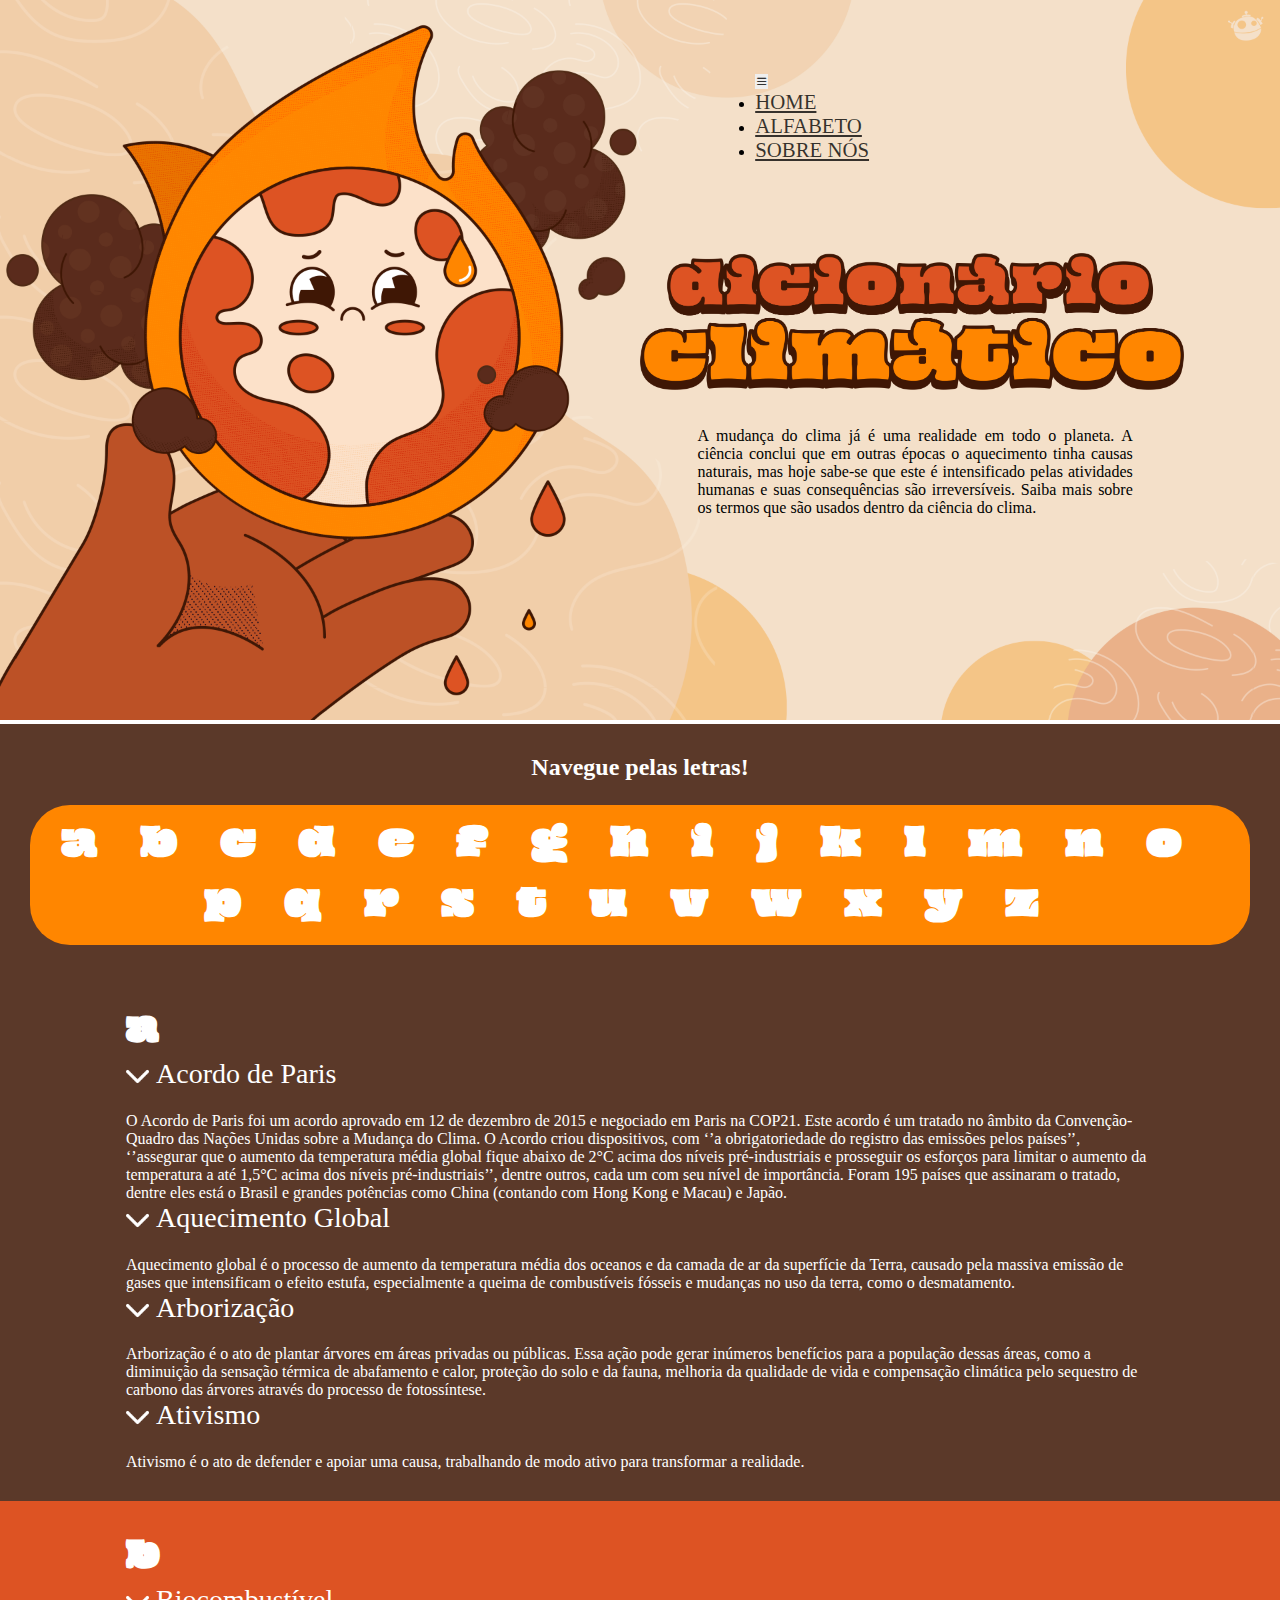
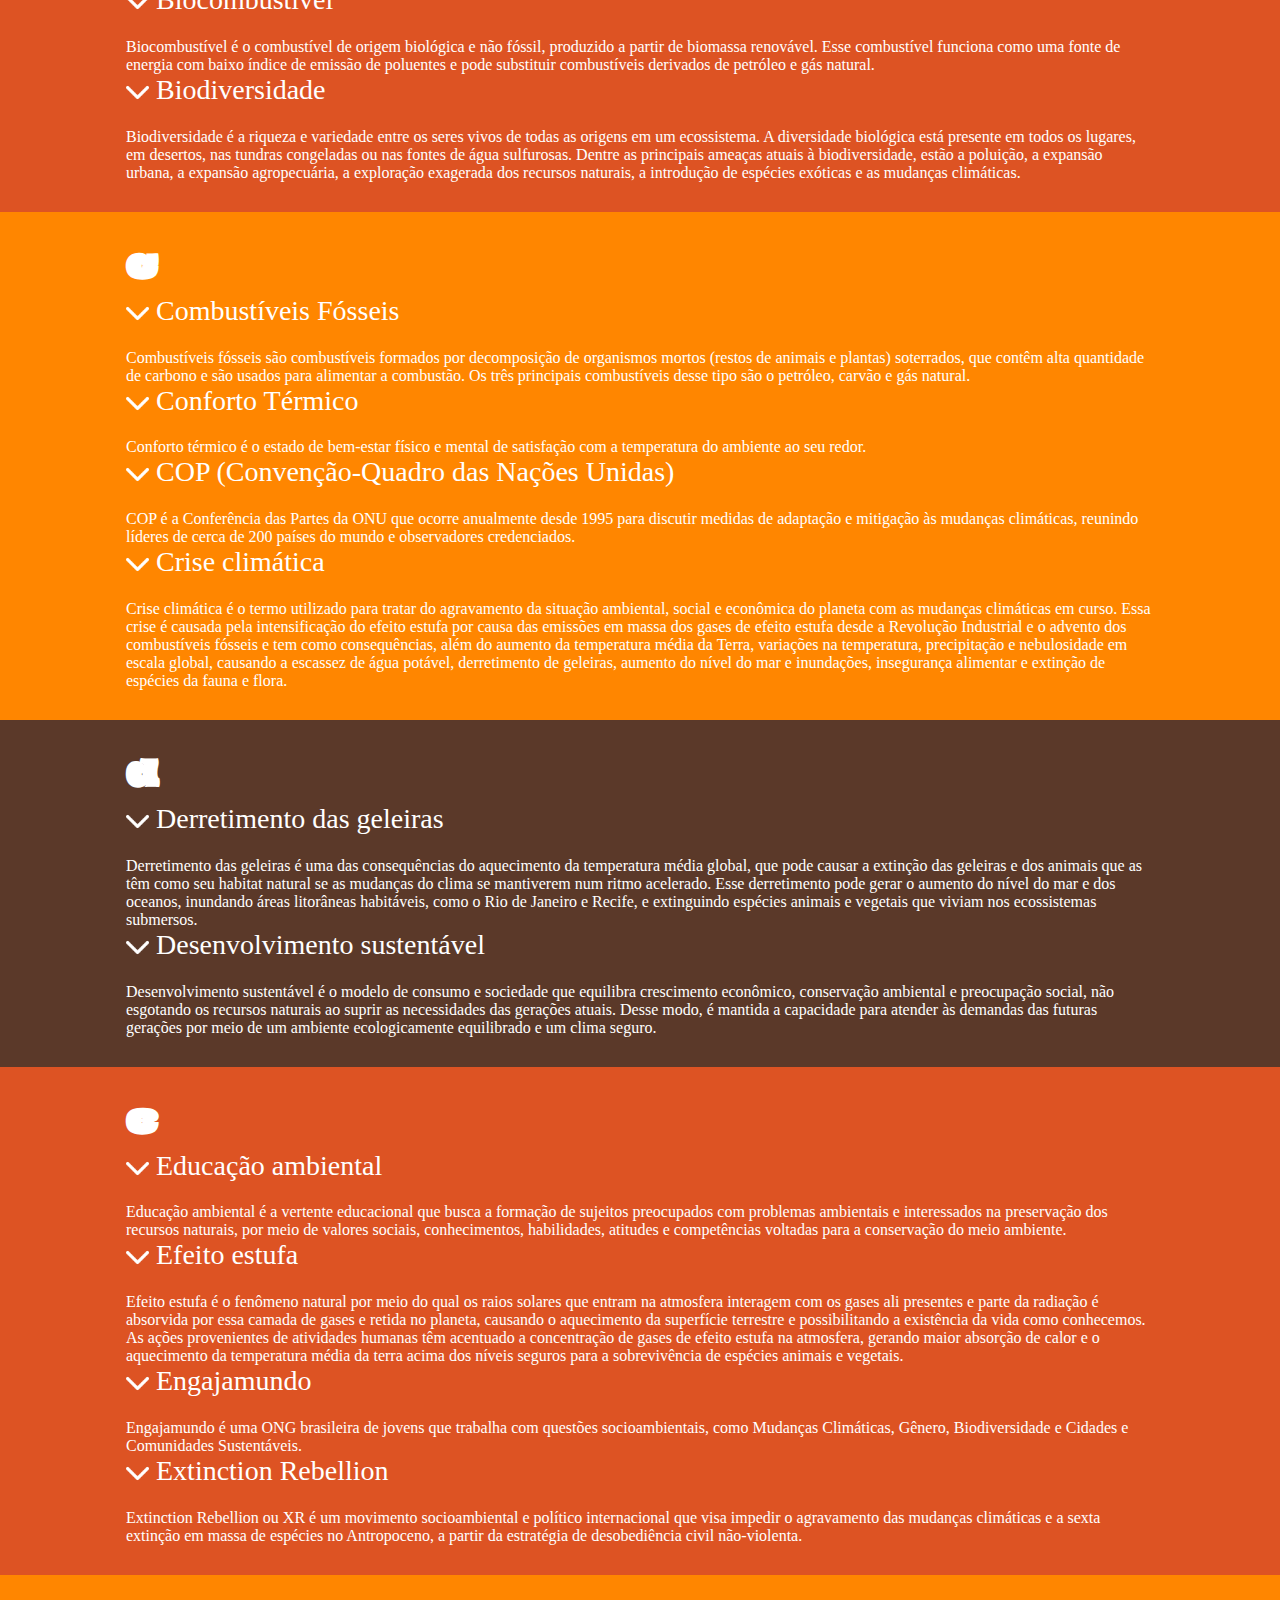
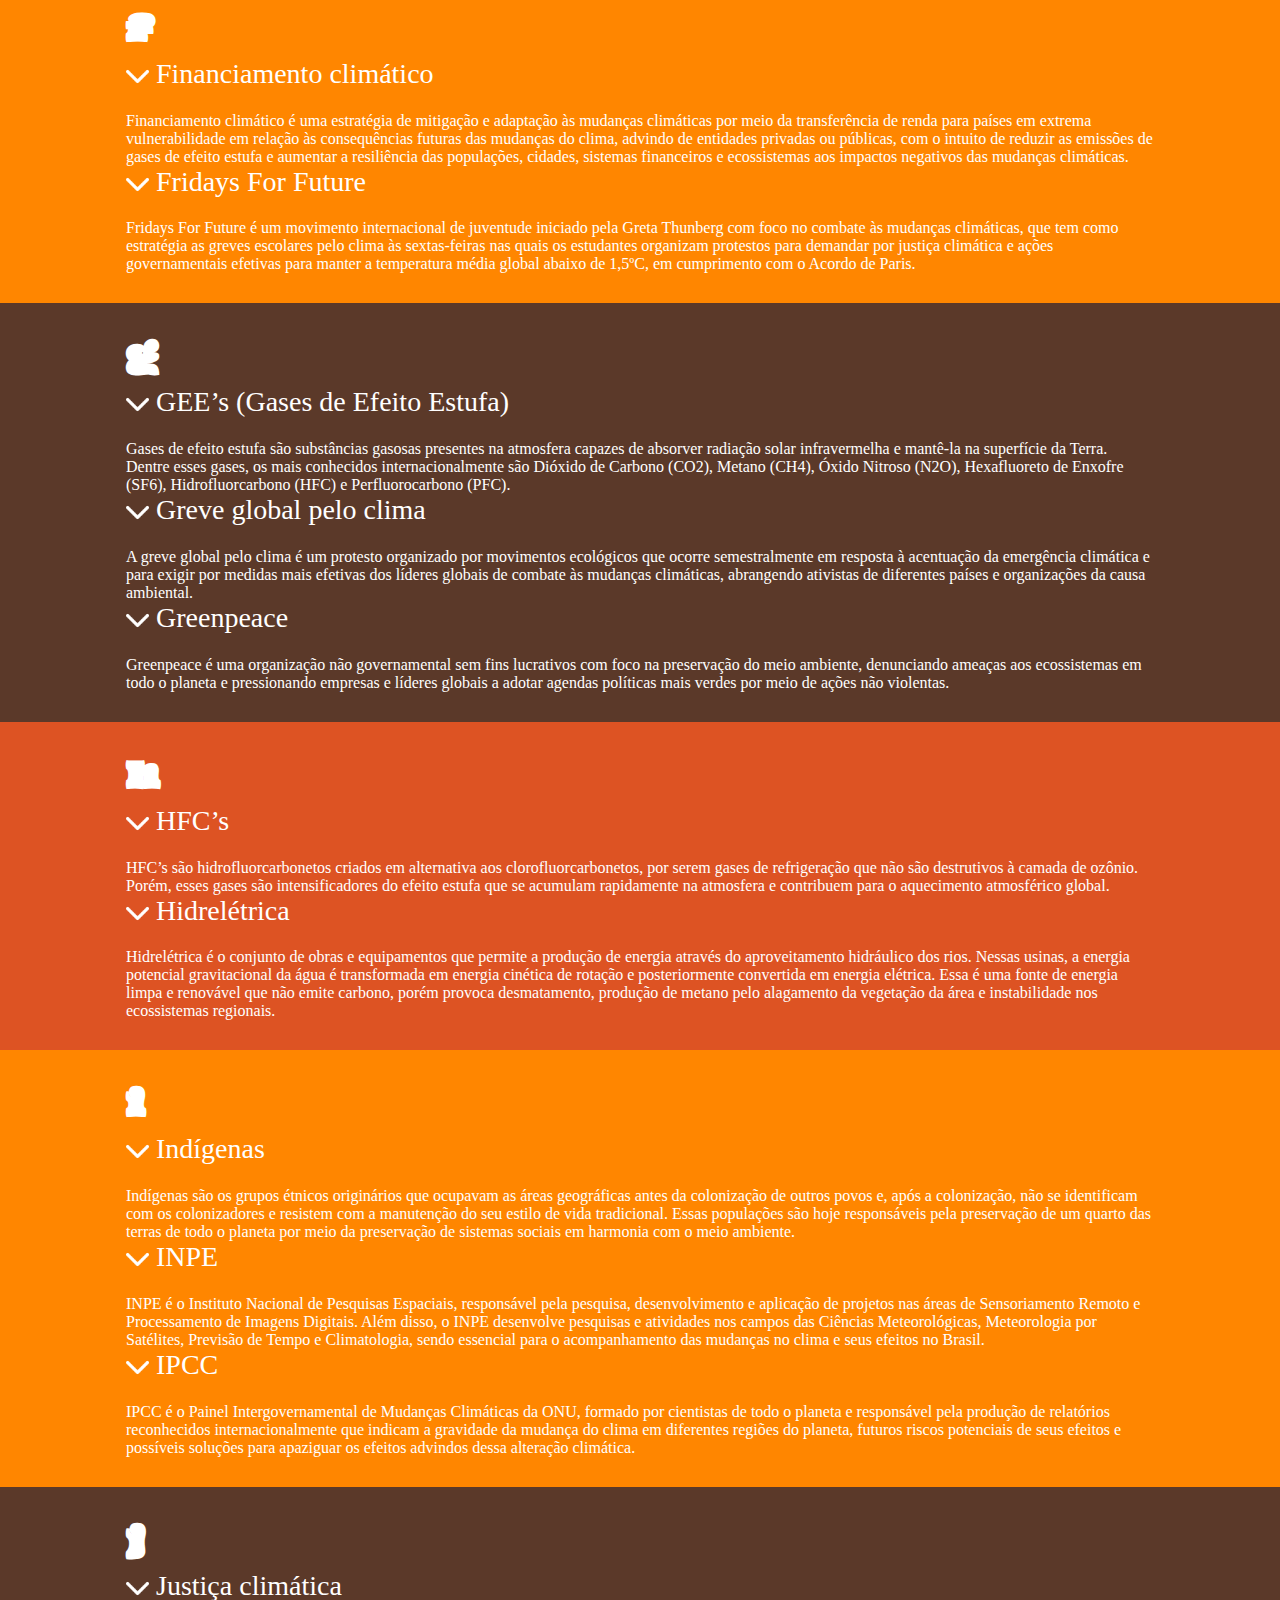
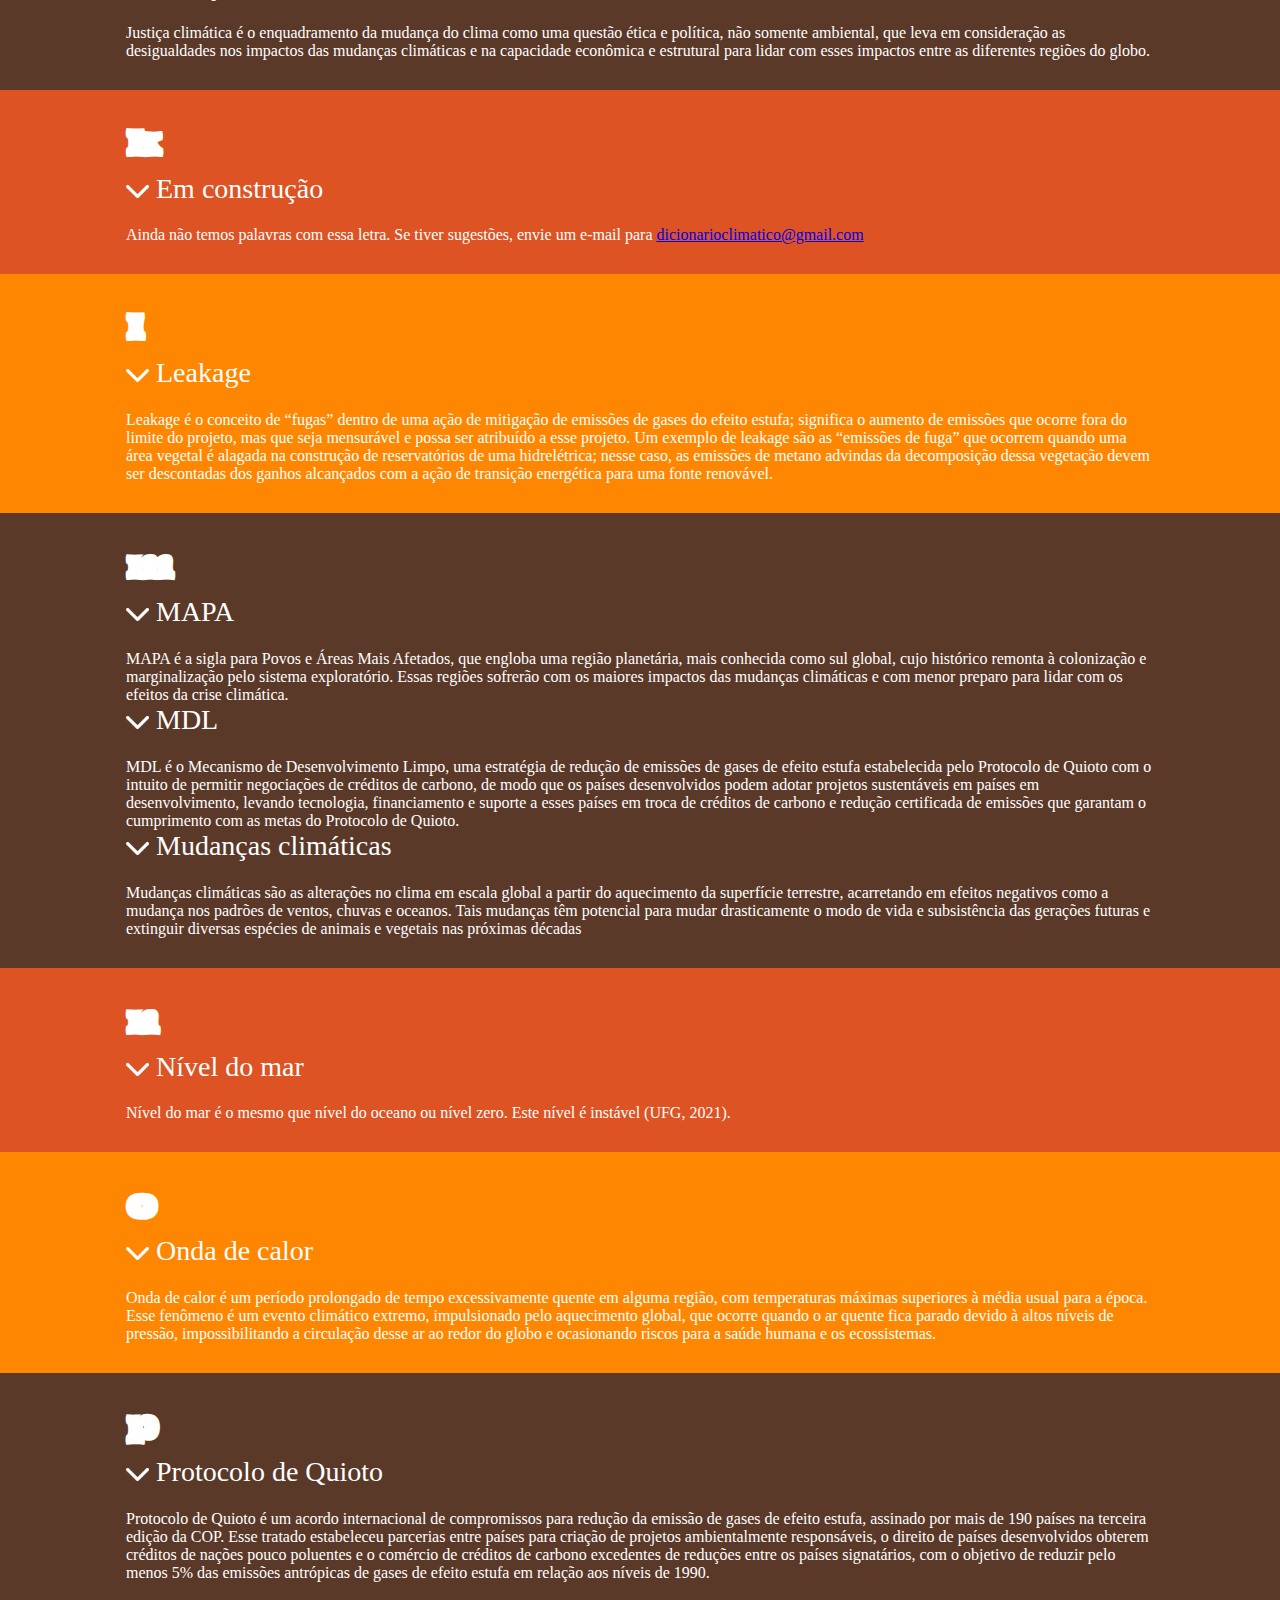
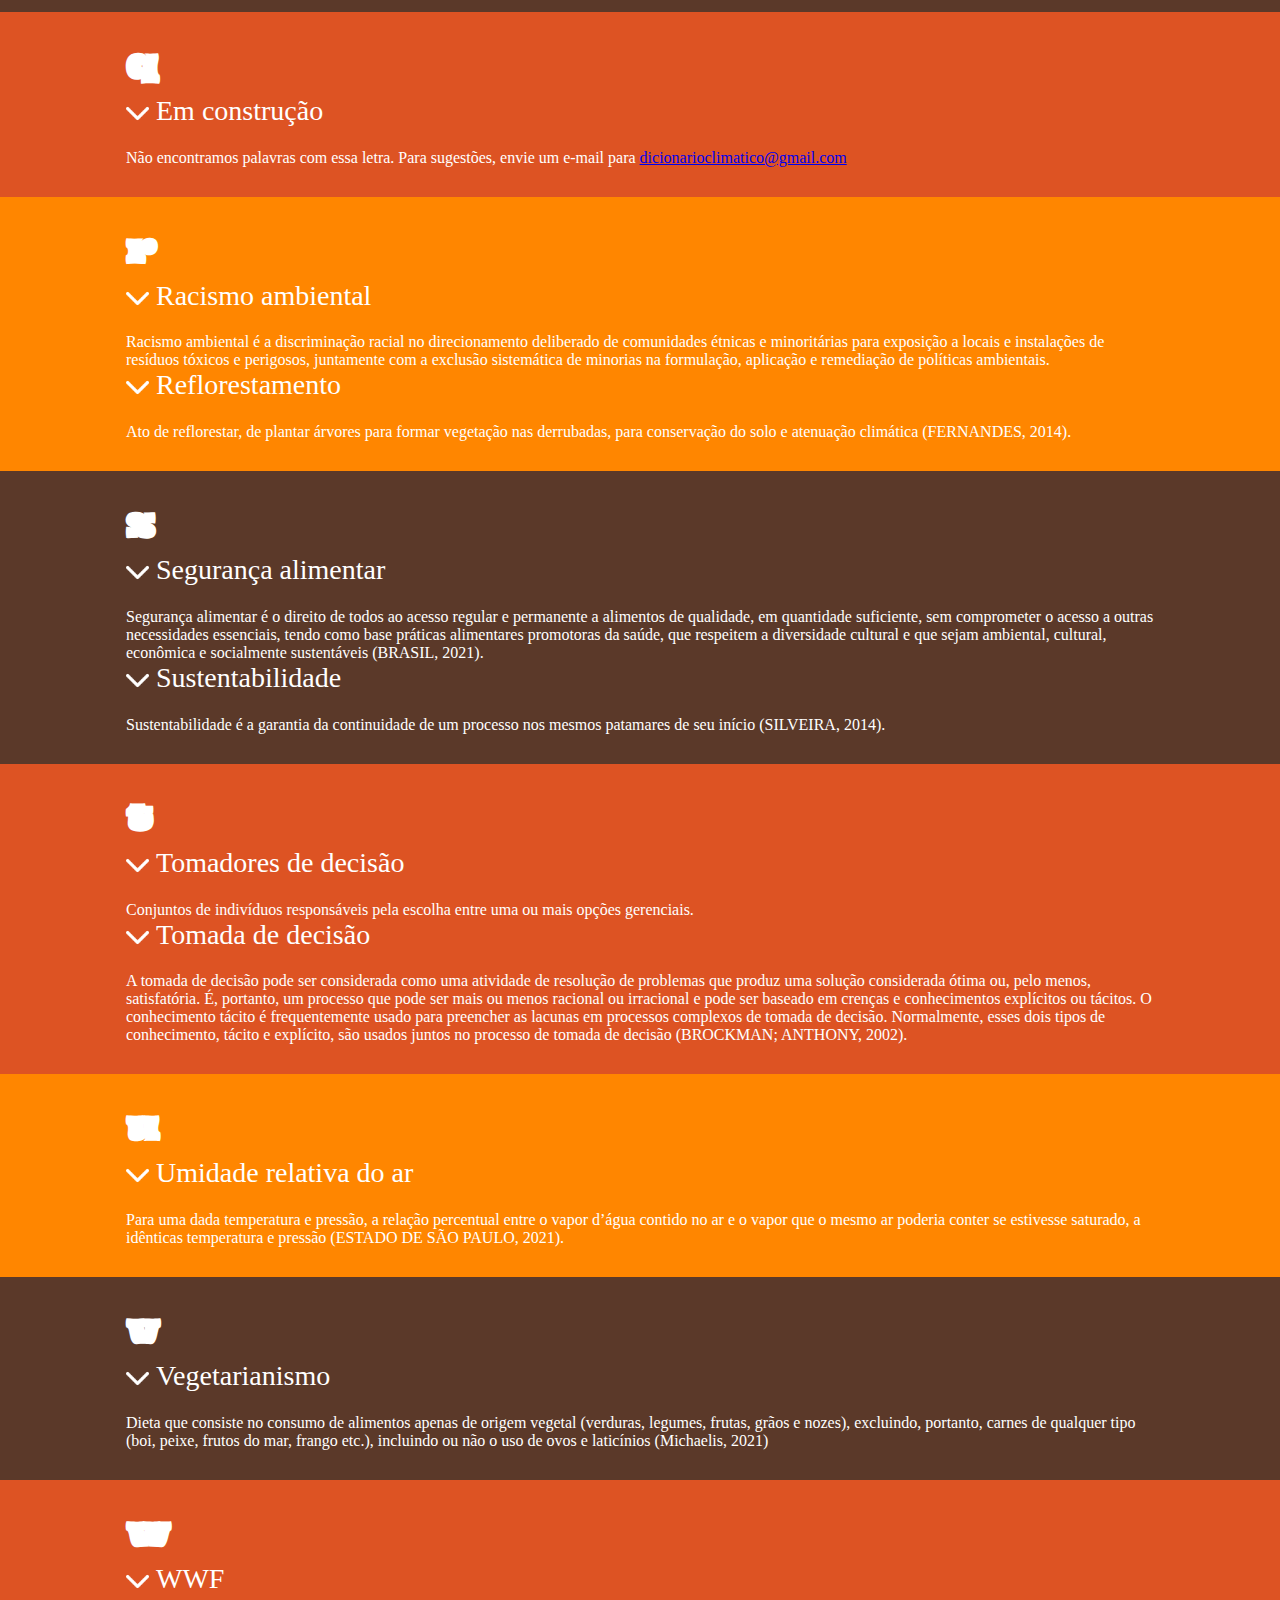
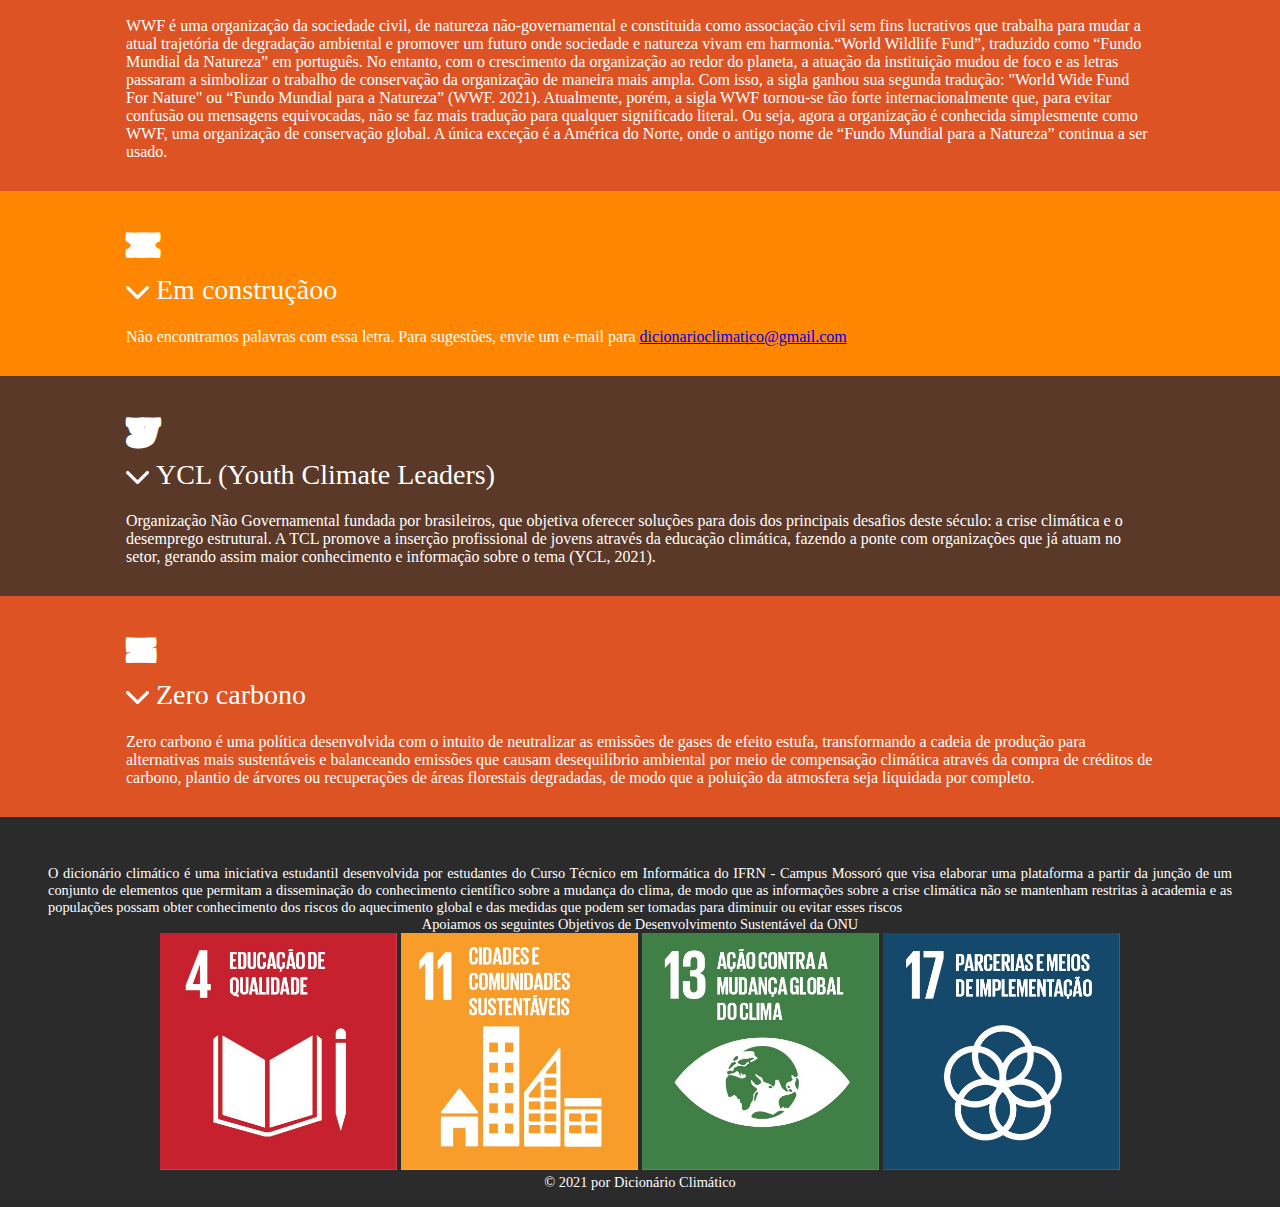
==== commit 1f4d42d7: "edit-terms" ====
--- a/index.html
+++ b/index.html
@@ -110,68 +110,68 @@
 
       <!--DEFINIÇÕES-->
       <article>
-          <div class="container-fluid" class="accordion" id="accordionExample">
-
-              <div class="col-12 concepts" id="concepts-a">
-                  <div class="row">
-                    <h3>a</h3>
-
-                    <div class="col-12 col-md-6" id="">
-                        <ul>
-                            <li class="word abrir_imagem" data-toggle="collapse" data-target="#text0" id="heading0"  data-target="#collapse0" aria-expanded="false" aria-controls="collapse0">Acordo de Paris</li>
-                            <p class="definition collapse" id="text0" aria-labelledby="heading0" data-parent="#accordionExample">O Acordo de Paris foi um acordo aprovado em 12 de dezembro de 2015 e negociado em Paris na COP21. Este acordo é um tratado no âmbito da Convenção-Quadro das Nações Unidas sobre a Mudança do Clima. O Acordo criou dispositivos, com ‘’a obrigatoriedade do registro das emissões pelos países’’, ‘’assegurar que o aumento da temperatura média global fique abaixo de 2°C acima dos níveis pré-industriais e prosseguir os esforços para limitar o aumento da temperatura a até 1,5°C acima dos níveis pré-industriais’’, dentre outros, cada um com seu nível de importância. Foram 195 países que assinaram o tratado, dentre eles está o Brasil e grandes potências como China (contando com Hong Kong e Macau) e Japão. 
-                            </p>
-                        </ul>
-                      </div>
-
-                      <div class="col-12 col-md-6">
-                        <ul>
-                            <li class="word abrir_imagem" data-toggle="collapse" data-target="#text1" id="heading1" data-target="#collapse1" aria-expanded="false" aria-controls="collapse1">Aquecimento Global</li>
-                            <p class="definition collapse" id="text1" aria-labelledby="heading1" data-parent="#accordionExample">Aquecimento global é o processo de aumento da temperatura média dos oceanos e da camada de ar da superfície da Terra, causado pela massiva emissão de gases que intensificam o efeito estufa, especialmente a queima de combustíveis fósseis e mudanças no uso da terra, como o desmatamento.
-                            </p>
-                        </ul>
-                      </div>
-
-                      
-                    <div class="col-12 col-md-6">
+        <div class="container-fluid accordion" id="accordionExample">
+
+            <div class="col-12 concepts" id="concepts-a">
+                <div class="row">
+                  <h3>a</h3>
+
+                  <div class="col-12 col-md-6" >
                       <ul>
-                          <li class="word abrir_imagem" data-toggle="collapse" data-target="#text2" id="heading2"  data-target="#collapse2" aria-expanded="false" aria-controls="collapse2">Arborização</li>
-                          <p class="definition collapse" id="text2" aria-labelledby="heading2" data-parent="#accordionExample">Arborização é o ato de plantar árvores em áreas privadas ou públicas. Essa ação pode gerar inúmeros benefícios para a população dessas áreas, como a diminuição da sensação térmica de abafamento e calor, proteção do solo e da fauna, melhoria da qualidade de vida e compensação climática pelo sequestro de carbono das árvores através do processo de fotossíntese. 
+                          <li class="word abrir_imagem" data-toggle="collapse" data-target="#text0" id="heading0"  data-target="#collapse0" aria-expanded="false" aria-controls="collapse0">Acordo de Paris</li>
+                          <p class="definition collapse" id="text0" aria-labelledby="heading0" data-parent="#accordionExample">O Acordo de Paris foi um acordo aprovado em 12 de dezembro de 2015 e negociado em Paris na COP21. Este acordo é um tratado no âmbito da Convenção-Quadro das Nações Unidas sobre a Mudança do Clima. O Acordo criou dispositivos, com ‘’a obrigatoriedade do registro das emissões pelos países’’, ‘’assegurar que o aumento da temperatura média global fique abaixo de 2°C acima dos níveis pré-industriais e prosseguir os esforços para limitar o aumento da temperatura a até 1,5°C acima dos níveis pré-industriais’’, dentre outros, cada um com seu nível de importância. Foram 195 países que assinaram o tratado, dentre eles está o Brasil e grandes potências como China (contando com Hong Kong e Macau) e Japão. 
                           </p>
                       </ul>
                     </div>
 
                     <div class="col-12 col-md-6">
                       <ul>
-                          <li class="word abrir_imagem" data-toggle="collapse" data-target="#text3" id="heading3" data-target="#collapse3" aria-expanded="false" aria-controls="collapse3">Ativismo</li>
-                          <p class="definition collapse" id="text3" aria-labelledby="heading3" data-parent="#accordionExample">Ativismo é o ato de defender e apoiar uma causa, trabalhando de modo ativo para transformar a realidade.
+                          <li class="word abrir_imagem" data-toggle="collapse" data-target="#text1" id="heading1" data-target="#collapse1" aria-expanded="false" aria-controls="collapse1">Aquecimento Global</li>
+                          <p class="definition collapse" id="text1" aria-labelledby="heading1" data-parent="#accordionExample">Aquecimento global é o processo de aumento da temperatura média dos oceanos e da camada de ar da superfície da Terra, causado pela massiva emissão de gases que intensificam o efeito estufa, especialmente a queima de combustíveis fósseis e mudanças no uso da terra, como o desmatamento.
                           </p>
                       </ul>
                     </div>
-                  </div>
-              </div>
-
-              <div class="col-12 concepts"  id="concepts-b">
-                <div class="row">
-                    <h3>b</h3>
-                  <div class="col-12 col-md-6">
-                      <ul>
-                          <li class="abrir_imagem word" data-toggle="collapse" data-target="#text4" id="heading4" data-target="#collapse4" aria-expanded="false" aria-controls="collapse4">Biocombustível</li>
-                          <p class="collapse " id="text4" aria-labelledby="heading4" data-parent="#accordionExample">Biocombustível é o combustível de origem biológica e não fóssil, produzido a partir de biomassa renovável. Esse combustível funciona como uma fonte de energia com baixo índice de emissão de poluentes e pode substituir combustíveis derivados de petróleo e gás natural. 
-                          </p>
-                      </ul>
-                  </div>
 
                     
                   <div class="col-12 col-md-6">
                     <ul>
-                        <li class="word abrir_imagem" data-toggle="collapse" data-target="#text5" id="heading5" data-target="#collapse5" aria-expanded="false" aria-controls="collapse5">Biodiversidade</li>
-                        <p class="collapse definitions" id="text5" aria-labelledby="heading5" data-parent="#accordionExample">Biodiversidade é a riqueza e variedade entre os seres vivos de todas as origens em um ecossistema. A diversidade biológica está presente em todos os lugares, em desertos, nas tundras congeladas ou nas fontes de água sulfurosas. Dentre as principais ameaças atuais à biodiversidade, estão a poluição, a expansão urbana, a expansão agropecuária, a exploração exagerada dos recursos naturais, a introdução de espécies exóticas e as mudanças climáticas.
-                        </p>
-                    </ul>
-                </div>
-
-                </div>
+                        <li class="word abrir_imagem" data-toggle="collapse" data-target="#text2" id="heading2"  data-target="#collapse2" aria-expanded="false" aria-controls="collapse2">Arborização</li>
+                        <p class="definition collapse" id="text2" aria-labelledby="heading2" data-parent="#accordionExample">Arborização é o ato de plantar árvores em áreas privadas ou públicas. Essa ação pode gerar inúmeros benefícios para a população dessas áreas, como a diminuição da sensação térmica de abafamento e calor, proteção do solo e da fauna, melhoria da qualidade de vida e compensação climática pelo sequestro de carbono das árvores através do processo de fotossíntese. 
+                        </p>
+                    </ul>
+                  </div>
+
+                  <div class="col-12 col-md-6">
+                    <ul>
+                        <li class="word abrir_imagem" data-toggle="collapse" data-target="#text3" id="heading3" data-target="#collapse3" aria-expanded="false" aria-controls="collapse3">Ativismo</li>
+                        <p class="definition collapse" id="text3" aria-labelledby="heading3" data-parent="#accordionExample">Ativismo é o ato de defender e apoiar uma causa, trabalhando de modo ativo para transformar a realidade.
+                        </p>
+                    </ul>
+                  </div>
+                </div>
+            </div>
+
+            <div class="col-12 concepts"  id="concepts-b">
+              <div class="row">
+                  <h3>b</h3>
+                <div class="col-12 col-md-6">
+                    <ul>
+                        <li class="abrir_imagem word" data-toggle="collapse" data-target="#text4" id="heading4" data-target="#collapse4" aria-expanded="false" aria-controls="collapse4">Biocombustível</li>
+                        <p class="collapse " id="text4" aria-labelledby="heading4" data-parent="#accordionExample">Biocombustível é o combustível de origem biológica e não fóssil, produzido a partir de biomassa renovável. Esse combustível funciona como uma fonte de energia com baixo índice de emissão de poluentes e pode substituir combustíveis derivados de petróleo e gás natural. 
+                        </p>
+                    </ul>
+                </div>
+
+                  
+                <div class="col-12 col-md-6">
+                  <ul>
+                      <li class="word abrir_imagem" data-toggle="collapse" data-target="#text5" id="heading5" data-target="#collapse5" aria-expanded="false" aria-controls="collapse5">Biodiversidade</li>
+                      <p class="collapse definitions" id="text5" aria-labelledby="heading5" data-parent="#accordionExample">Biodiversidade é a riqueza e variedade entre os seres vivos de todas as origens em um ecossistema. A diversidade biológica está presente em todos os lugares, em desertos, nas tundras congeladas ou nas fontes de água sulfurosas. Dentre as principais ameaças atuais à biodiversidade, estão a poluição, a expansão urbana, a expansão agropecuária, a exploração exagerada dos recursos naturais, a introdução de espécies exóticas e as mudanças climáticas.
+                      </p>
+                  </ul>
+              </div>
+
+              </div>
             </div>
 
             <div class="col-12 concepts"  id="concepts-c">
@@ -213,13 +213,385 @@
                     <div class="col-12 col-md-6">
                       <ul>
                           <li class="word abrir_imagem" data-toggle="collapse" data-target="#text13" id="heading13" data-target="#collapse13" aria-expanded="false" aria-controls="collapse13">Desenvolvimento sustentável</li>
-                          <p class="collapse definitions" id="text13"  aria-labelledby="heading13" data-parent="#accordionExample">Lorem, ipsum dolor sit amet consectetur adipisicing elit. Magnam natus, ab qui architecto sequi quos eius consequuntur maiores. Error id saepe cum natus accusamus, consequuntur vel modi soluta eos culpa.</p>
+                          <p class="collapse definitions" id="text13"  aria-labelledby="heading13" data-parent="#accordionExample">Desenvolvimento sustentável é o modelo de consumo e sociedade que equilibra crescimento econômico, conservação ambiental e preocupação social, não esgotando os recursos naturais ao suprir as necessidades das gerações atuais. Desse modo, é mantida a capacidade para atender às demandas das futuras gerações por meio de um ambiente ecologicamente equilibrado e um clima seguro.</p>
                       </ul>
                     </div>
                 </div>
             </div>
-
-          </div>
+            
+            <div class="col-12 concepts"  id="concepts-e">
+              <div class="row">
+                  <h3>e</h3>
+                <div class="col-12 col-md-6">
+                    <ul>
+                        <li class="word abrir_imagem" data-toggle="collapse" data-target="#text14" id="heading14" data-target="#collapse14" aria-expanded="false" aria-controls="collapse14">Educação ambiental</li>
+                        <p class="collapse definitions" id="text14" aria-labelledby="heading14" data-parent="#accordionExample">Educação ambiental é a vertente educacional que busca a formação de sujeitos preocupados com problemas ambientais e interessados na preservação dos recursos naturais, por meio de valores sociais, conhecimentos, habilidades, atitudes e competências voltadas para a conservação do meio ambiente.</p>
+                    </ul>
+                  </div>
+
+                <div class="col-12 col-md-6">
+                  <ul>
+                      <li class="word abrir_imagem" data-toggle="collapse" data-target="#text15" id="heading15" data-target="#collapse15" aria-expanded="false" aria-controls="collapse15">Efeito estufa</li>
+                      <p class="collapse definitions" id="text15"  aria-labelledby="heading15" data-parent="#accordionExample">Efeito estufa é o fenômeno natural por meio do qual os raios solares que entram na atmosfera interagem com os gases ali presentes e parte da radiação é absorvida por essa camada de gases e retida no planeta, causando o aquecimento da superfície terrestre e possibilitando a existência da vida como conhecemos. As ações provenientes de atividades humanas têm acentuado a concentração de gases de efeito estufa na atmosfera, gerando maior absorção de calor e o aquecimento da temperatura média da terra acima dos níveis seguros para a sobrevivência de espécies animais e vegetais.</p>
+                  </ul>
+                </div>
+                
+                <div class="col-12 col-md-6">
+                  <ul>
+                      <li class="word abrir_imagem" data-toggle="collapse" data-target="#text16" id="heading16" data-target="#collapse16" aria-expanded="false" aria-controls="collapse16">Engajamundo</li>
+                      <p class="collapse definitions" id="text16" aria-labelledby="heading16" data-parent="#accordionExample">Engajamundo é uma ONG brasileira de jovens que trabalha com questões socioambientais, como Mudanças Climáticas, Gênero, Biodiversidade e Cidades e Comunidades Sustentáveis.</p>
+                  </ul>
+                </div>
+
+              <div class="col-12 col-md-6">
+                <ul>
+                    <li class="word abrir_imagem" data-toggle="collapse" data-target="#text17" id="heading17" data-target="#collapse17" aria-expanded="false" aria-controls="collapse17">Extinction Rebellion</li>
+                    <p class="collapse definitions" id="text17"  aria-labelledby="heading17" data-parent="#accordionExample">Extinction Rebellion ou XR é um movimento socioambiental e político internacional que visa impedir o agravamento das mudanças climáticas e a sexta extinção em massa de espécies no Antropoceno, a partir da estratégia de desobediência civil não-violenta.</p>
+                </ul>
+              </div>
+
+
+
+              </div>
+            </div>
+            
+            <div class="col-12 concepts"  id="concepts-f">
+              <div class="row">
+                  <h3>f</h3>
+                <div class="col-12 col-md-6">
+                    <ul>
+                        <li class="word abrir_imagem" data-toggle="collapse" data-target="#text18" id="heading18" data-target="#collapse18" aria-expanded="false" aria-controls="collapse18">Financiamento climático</li>
+                        <p class="collapse definitions" id="text18" aria-labelledby="heading18" data-parent="#accordionExample">Financiamento climático é uma estratégia de mitigação e adaptação às mudanças climáticas por meio da transferência de renda para países em extrema vulnerabilidade em relação às consequências futuras das mudanças do clima, advindo de entidades privadas ou públicas, com o intuito de reduzir as emissões de gases de efeito estufa e aumentar a resiliência das populações, cidades, sistemas financeiros e ecossistemas aos impactos negativos das mudanças climáticas.</p>
+                    </ul>
+                  </div>
+
+                  <div class="col-12 col-md-6">
+                    <ul>
+                        <li class="word abrir_imagem" data-toggle="collapse" data-target="#text19" id="heading19" data-target="#collapse19" aria-expanded="false" aria-controls="collapse19">Fridays For Future</li>
+                        <p class="collapse definitions" id="text19"  aria-labelledby="heading19" data-parent="#accordionExample">Fridays For Future é um movimento internacional de juventude iniciado pela Greta Thunberg com foco no combate às mudanças climáticas, que tem como estratégia as greves escolares pelo clima às sextas-feiras nas quais os estudantes organizam protestos para demandar por justiça climática e ações governamentais efetivas para manter a temperatura média global abaixo de 1,5ºC, em cumprimento com o Acordo de Paris.</p>
+                    </ul>
+                  </div>
+              </div>
+            </div>
+
+            <div class="col-12 concepts"  id="concepts-g">
+            <div class="row">
+                <h3>g</h3>
+              <div class="col-12 col-md-6">
+                  <ul>
+                      <li class="word abrir_imagem" data-toggle="collapse" data-target="#text20" id="heading20" data-target="#collapse20" aria-expanded="false" aria-controls="collapse20">GEE’s (Gases de Efeito Estufa)</li>
+                      <p class="collapse definitions" id="text20" aria-labelledby="heading20" data-parent="#accordionExample">Gases de efeito estufa são substâncias gasosas presentes na atmosfera capazes de absorver radiação solar infravermelha e mantê-la na superfície da Terra. Dentre esses gases, os mais conhecidos internacionalmente são Dióxido de Carbono (CO2), Metano (CH4), Óxido Nitroso (N2O), Hexafluoreto de Enxofre (SF6), Hidrofluorcarbono (HFC) e Perfluorocarbono (PFC).</p>
+                  </ul>
+                </div>
+
+                <div class="col-12 col-md-6">
+                  <ul>
+                      <li class="word abrir_imagem" data-toggle="collapse" data-target="#text21" id="heading21" data-target="#collapse21" aria-expanded="false" aria-controls="collapse21">Greve global pelo clima</li>
+                      <p class="collapse definitions" id="text21"  aria-labelledby="heading21" data-parent="#accordionExample">A greve global pelo clima é um protesto organizado por movimentos ecológicos que ocorre semestralmente em resposta à acentuação da emergência climática e para exigir por medidas mais efetivas dos líderes globais de combate às mudanças climáticas, abrangendo ativistas de diferentes países e organizações da causa ambiental.</p>
+                  </ul>
+                </div>
+
+                <div class="col-12 col-md-6">
+                  <ul>
+                      <li class="word abrir_imagem" data-toggle="collapse" data-target="#text22" id="heading22" data-target="#collapse22" aria-expanded="false" aria-controls="collapse19">Greenpeace</li>
+                      <p class="collapse definitions" id="text22"  aria-labelledby="heading22" data-parent="#accordionExample">Greenpeace é uma organização não governamental sem fins lucrativos com foco na preservação do meio ambiente, denunciando ameaças aos ecossistemas em todo o planeta e pressionando empresas e líderes globais a adotar agendas políticas mais verdes por meio de ações não violentas.</p>
+                  </ul>
+                </div>
+            </div>
+            </div>
+
+            <div class="col-12 concepts"  id="concepts-h">
+              <div class="row">
+                  <h3>h</h3>
+                <div class="col-12 col-md-6">
+                    <ul>
+                        <li class="word abrir_imagem" data-toggle="collapse" data-target="#text23" id="heading23" data-target="#collapse23" aria-expanded="false" aria-controls="collapse23">HFC’s</li>
+                        <p class="collapse definitions" id="text23" aria-labelledby="heading23" data-parent="#accordionExample">HFC’s são hidrofluorcarbonetos criados em alternativa aos clorofluorcarbonetos, por serem gases de refrigeração que não são destrutivos à camada de ozônio. Porém, esses gases são intensificadores do efeito estufa que se acumulam rapidamente na atmosfera e contribuem para o aquecimento atmosférico global.</p>
+                    </ul>
+                  </div>
+
+                  <div class="col-12 col-md-6">
+                    <ul>
+                        <li class="word abrir_imagem" data-toggle="collapse" data-target="#text24" id="heading24" data-target="#collapse24" aria-expanded="false" aria-controls="collapse24">Hidrelétrica</li>
+                        <p class="collapse definitions" id="text24"  aria-labelledby="heading24" data-parent="#accordionExample">Hidrelétrica é o conjunto de obras e equipamentos que permite a produção de energia através do aproveitamento hidráulico dos rios. Nessas usinas, a energia potencial gravitacional da água é transformada em energia cinética de rotação e posteriormente convertida em energia elétrica. Essa é uma fonte de energia limpa e renovável que não emite carbono, porém provoca desmatamento, produção de metano pelo alagamento da vegetação da área e instabilidade nos ecossistemas regionais.</p>
+                    </ul>
+                  </div>
+              </div>
+            </div>
+
+            <div class="col-12 concepts"  id="concepts-i">
+              <div class="row">
+                  <h3>i</h3>
+                <div class="col-12 col-md-6">
+                    <ul>
+                        <li class="word abrir_imagem" data-toggle="collapse" data-target="#text25" id="heading25" data-target="#collapse25" aria-expanded="false" aria-controls="collapse25">Indígenas</li>
+                        <p class="collapse definitions" id="text25" aria-labelledby="heading25" data-parent="#accordionExample">Indígenas são os grupos étnicos originários que ocupavam as áreas geográficas antes da colonização de outros povos e, após a colonização, não se identificam com os colonizadores e resistem com a manutenção do seu estilo de vida tradicional. Essas populações são hoje responsáveis pela preservação de um quarto das terras de todo o planeta por meio da preservação de sistemas sociais em harmonia com o meio ambiente.</p>
+                    </ul>
+                  </div>
+  
+                  <div class="col-12 col-md-6">
+                    <ul>
+                        <li class="word abrir_imagem" data-toggle="collapse" data-target="#text26" id="heading26" data-target="#collapse26" aria-expanded="false" aria-controls="collapse26">INPE</li>
+                        <p class="collapse definitions" id="text26"  aria-labelledby="heading26" data-parent="#accordionExample">INPE é o Instituto Nacional de Pesquisas Espaciais, responsável pela pesquisa, desenvolvimento e aplicação de projetos nas áreas de Sensoriamento Remoto e Processamento de Imagens Digitais. Além disso, o INPE desenvolve pesquisas e atividades nos campos das Ciências Meteorológicas, Meteorologia por Satélites, Previsão de Tempo e Climatologia, sendo essencial para o acompanhamento das mudanças no clima e seus efeitos no Brasil.</p>
+                    </ul>
+                  </div>
+  
+                  <div class="col-12 col-md-6">
+                    <ul>
+                        <li class="word abrir_imagem" data-toggle="collapse" data-target="#text27" id="heading27" data-target="#collapse27" aria-expanded="false" aria-controls="collapse27">IPCC</li>
+                        <p class="collapse definitions" id="text27"  aria-labelledby="heading27" data-parent="#accordionExample">IPCC é o Painel Intergovernamental de Mudanças Climáticas da ONU, formado por cientistas de todo o planeta e responsável pela produção de relatórios reconhecidos internacionalmente que indicam a gravidade da mudança do clima em diferentes regiões do planeta, futuros riscos potenciais de seus efeitos e possíveis soluções para apaziguar os efeitos advindos dessa alteração climática. </p>
+                    </ul>
+                  </div>
+              </div>
+            </div>
+
+            <div class="col-12 concepts"  id="concepts-j">
+              <div class="row">
+                  <h3>j</h3>
+                <div class="col-12 col-md-6">
+                    <ul>
+                        <li class="word abrir_imagem" data-toggle="collapse" data-target="#text28" id="heading28" data-target="#collapse28" aria-expanded="false" aria-controls="collapse28">Justiça climática</li>
+                        <p class="collapse definitions" id="text28" aria-labelledby="heading28" data-parent="#accordionExample">Justiça climática é o enquadramento da mudança do clima como uma questão ética e política, não somente ambiental, que leva em consideração as desigualdades nos impactos das mudanças climáticas e na capacidade econômica e estrutural para lidar com esses impactos entre as diferentes regiões do globo.</p>
+                    </ul>
+                  </div>
+              </div>
+            </div>
+
+            <div class="col-12 concepts"  id="concepts-k">
+              <div class="row">
+                  <h3>k</h3>
+                <div class="col-12 col-md-6">
+                    <ul>
+                        <li class="word abrir_imagem" data-toggle="collapse" data-target="#text29" id="heading29" data-target="#collapse29" aria-expanded="false" aria-controls="collapse29">Em construção</li>
+                        <p class="collapse definitions" id="text29" aria-labelledby="heading29" data-parent="#accordionExample">Ainda não temos palavras com essa letra. Se tiver sugestões, envie um e-mail para <a  class="suggestion" href="mailto:dicionarioclimatico@gmail.com">dicionarioclimatico@gmail.com</a></p>
+                    </ul>
+                  </div>
+              </div>
+            </div>
+
+            <div class="col-12 concepts"  id="concepts-l">
+              <div class="row">
+                  <h3>l</h3>
+                <div class="col-12 col-md-6">
+                    <ul>
+                        <li class="word abrir_imagem" data-toggle="collapse" data-target="#text30" id="heading30" data-target="#collapse28" aria-expanded="false" aria-controls="collapse30">Leakage</li>
+                        <p class="collapse definitions" id="text30" aria-labelledby="heading30" data-parent="#accordionExample">Leakage é o conceito de “fugas” dentro de uma ação de mitigação de emissões de gases do efeito estufa; significa o aumento de emissões que ocorre fora do limite do projeto, mas que seja mensurável e possa ser atribuído a esse projeto. Um exemplo de leakage são as “emissões de fuga” que ocorrem quando uma área vegetal é alagada na construção de reservatórios de uma hidrelétrica; nesse caso, as emissões de metano advindas da decomposição dessa vegetação devem ser descontadas dos ganhos alcançados com a ação de transição energética para uma fonte renovável.</p>
+                    </ul>
+                  </div>
+              </div>
+            </div>
+   
+            <div class="col-12 concepts"  id="concepts-m">
+              <div class="row">
+                  <h3>m</h3>
+                <div class="col-12 col-md-6">
+                    <ul>
+                        <li class="word abrir_imagem" data-toggle="collapse" data-target="#text31" id="heading31" data-target="#collapse31" aria-expanded="false" aria-controls="collapse31">MAPA</li>
+                        <p class="collapse definitions" id="text31" aria-labelledby="heading31" data-parent="#accordionExample">MAPA é a sigla para Povos e Áreas Mais Afetados, que engloba uma região planetária, mais conhecida como sul global, cujo histórico remonta à colonização e marginalização pelo sistema exploratório. Essas regiões sofrerão com os maiores impactos das mudanças climáticas e com menor preparo para lidar com os efeitos da crise climática.</p>
+                    </ul>
+                  </div>
+  
+                  <div class="col-12 col-md-6">
+                    <ul>
+                        <li class="word abrir_imagem" data-toggle="collapse" data-target="#text32" id="heading32" data-target="#collapse32" aria-expanded="false" aria-controls="collapse32">MDL</li>
+                        <p class="collapse definitions" id="text32"  aria-labelledby="heading32" data-parent="#accordionExample">MDL é o Mecanismo de Desenvolvimento Limpo, uma estratégia de redução de emissões de gases de efeito estufa estabelecida pelo Protocolo de Quioto com o intuito de permitir negociações de créditos de carbono, de modo que os países desenvolvidos podem adotar projetos sustentáveis em países em desenvolvimento, levando tecnologia, financiamento e suporte a esses países em troca de créditos de carbono e redução certificada de emissões que garantam o cumprimento com as metas do Protocolo de Quioto.</p>
+                    </ul>
+                  </div>
+  
+                  <div class="col-12 col-md-6">
+                    <ul>
+                        <li class="word abrir_imagem" data-toggle="collapse" data-target="#text33" id="heading33" data-target="#collapse33" aria-expanded="false" aria-controls="collapse33">Mudanças climáticas</li>
+                        <p class="collapse definitions" id="text33"  aria-labelledby="heading33" data-parent="#accordionExample">Mudanças climáticas são as alterações no clima em escala global a partir do aquecimento da superfície terrestre, acarretando em efeitos negativos como a mudança nos padrões de ventos, chuvas e oceanos. Tais mudanças têm potencial para mudar drasticamente o modo de vida e subsistência das gerações futuras e extinguir diversas espécies de animais e vegetais nas próximas décadas</p>
+                    </ul>
+                  </div>
+              </div>
+            </div>
+
+            <div class="col-12 concepts"  id="concepts-n">
+              <div class="row">
+                  <h3>n</h3>
+                <div class="col-12 col-md-6">
+                    <ul>
+                        <li class="word abrir_imagem" data-toggle="collapse" data-target="#text34" id="heading34" data-target="#collapse34" aria-expanded="false" aria-controls="collapse34">Nível do mar</li>
+                        <p class="collapse definitions" id="text34" aria-labelledby="heading34" data-parent="#accordionExample">Nível do mar é o mesmo que nível do oceano ou nível zero. Este nível é instável (UFG, 2021). 
+                        </p>
+                    </ul>
+                  </div>
+              </div>
+            </div>
+            
+            <div class="col-12 concepts"  id="concepts-o">
+              <div class="row">
+                  <h3>o</h3>
+                <div class="col-12 col-md-6">
+                    <ul>
+                        <li class="word abrir_imagem" data-toggle="collapse" data-target="#text35" id="heading35" data-target="#collapse35" aria-expanded="false" aria-controls="collapse35">Onda de calor</li>
+                        <p class="collapse definitions" id="text35" aria-labelledby="heading35" data-parent="#accordionExample">Onda de calor é um período prolongado de tempo excessivamente quente em alguma região, com temperaturas máximas superiores à média usual para a época. Esse fenômeno é um evento climático extremo, impulsionado pelo aquecimento global, que ocorre quando o ar quente fica parado devido à altos níveis de pressão, impossibilitando a circulação desse ar ao redor do globo e ocasionando riscos para a saúde humana e os ecossistemas.</p>
+                    </ul>
+                  </div>
+              </div>
+            </div>
+    
+            <div class="col-12 concepts"  id="concepts-p">
+              <div class="row">
+                  <h3>p</h3>
+                <div class="col-12 col-md-6">
+                    <ul>
+                        <li class="word abrir_imagem" data-toggle="collapse" data-target="#text36" id="heading36" data-target="#collapse36" aria-expanded="false" aria-controls="collapse36">Protocolo de Quioto</li>
+                        <p class="collapse definitions" id="text36" aria-labelledby="heading36" data-parent="#accordionExample">Protocolo de Quioto é um acordo internacional de compromissos para redução da emissão de gases de efeito estufa, assinado por mais de 190 países na terceira edição da COP. Esse tratado estabeleceu parcerias entre países para criação de projetos ambientalmente responsáveis, o direito de países desenvolvidos obterem créditos de nações pouco poluentes e o comércio de créditos de carbono excedentes de reduções entre os países signatários, com o objetivo de reduzir pelo menos 5% das emissões antrópicas de gases de efeito estufa em relação aos níveis de 1990.
+                        </p>
+                    </ul>
+                  </div>
+              </div>
+            </div>
+
+            <div class="col-12 concepts"  id="concepts-q">
+              <div class="row">
+                  <h3>q</h3>
+                <div class="col-12 col-md-6">
+                    <ul>
+                        <li class="word abrir_imagem" data-toggle="collapse" data-target="#text37" id="heading37" data-target="#collapse37" aria-expanded="false" aria-controls="collapse37">Em construção</li>
+                        <p class="collapse definitions" id="text37" aria-labelledby="heading37" data-parent="#accordionExample">Não encontramos palavras com essa letra. Para sugestões, envie um e-mail para <a  class="suggestion" href="mailto:dicionarioclimatico@gmail.com">dicionarioclimatico@gmail.com</a></p>
+                    </ul>
+                  </div>
+              </div>
+            </div>
+
+            <div class="col-12 concepts"  id="concepts-r">
+              <div class="row">
+                  <h3>r</h3>
+                <div class="col-12 col-md-6">
+                    <ul>
+                        <li class="word abrir_imagem" data-toggle="collapse" data-target="#text38" id="heading38" data-target="#collapse38" aria-expanded="false" aria-controls="collapse38">Racismo ambiental</ul>
+                        <p class="collapse definitions" id="text38" aria-labelledby="heading38" data-parent="#accordionExample">Racismo ambiental é a discriminação racial no direcionamento deliberado de comunidades étnicas e minoritárias para exposição a locais e instalações de resíduos tóxicos e perigosos, juntamente com a exclusão sistemática de minorias na formulação, aplicação e remediação de políticas ambientais.
+                        </p>
+                    </ul>
+                </div>
+
+                <div class="col-12 col-md-6">
+                  <ul>
+                      <li class="word abrir_imagem" data-toggle="collapse" data-target="#text39" id="heading39" data-target="#collapse39" aria-expanded="false" aria-controls="collapse39">Reflorestamento</li>
+                      <p class="collapse definitions" id="text39" aria-labelledby="heading39" data-parent="#accordionExample">Ato de reflorestar, de plantar árvores para formar vegetação nas derrubadas, para conservação do solo e atenuação climática (FERNANDES, 2014).</p>
+                  </ul>
+                </div>
+              </div>
+            </div>
+
+            <div class="col-12 concepts"  id="concepts-s">
+              <div class="row">
+                  <h3>s</h3>
+                <div class="col-12 col-md-6">
+                    <ul>
+                        <li class="word abrir_imagem" data-toggle="collapse" data-target="#text40" id="heading40" data-target="#collapse40" aria-expanded="false" aria-controls="collapse40">Segurança alimentar</li>
+                        <p class="collapse definitions" id="text40" aria-labelledby="heading40" data-parent="#accordionExample">Segurança alimentar é o direito de todos ao acesso regular e permanente a alimentos de qualidade, em quantidade suficiente, sem comprometer o acesso a outras necessidades essenciais, tendo como base práticas alimentares promotoras da saúde, que respeitem a diversidade cultural e que sejam ambiental, cultural, econômica e socialmente sustentáveis (BRASIL, 2021).
+                        </p>
+                    </ul>
+                </div>
+                
+                <div class="col-12 col-md-6">
+                  <ul>
+                      <li class="word abrir_imagem" data-toggle="collapse" data-target="#text41" id="heading41" data-target="#collapse41" aria-expanded="false" aria-controls="collapse41">Sustentabilidade</li>
+                      <p class="collapse definitions" id="text41" aria-labelledby="heading41" data-parent="#accordionExample">Sustentabilidade é a garantia da continuidade de um processo nos mesmos patamares de seu início (SILVEIRA, 2014).</p>
+                  </ul>
+                </div>
+              </div>
+            </div>
+
+            <div class="col-12 concepts"  id="concepts-t">
+              <div class="row">
+                  <h3>t</h3>
+                <div class="col-12 col-md-6">
+                    <ul>
+                        <li class="word abrir_imagem" data-toggle="collapse" data-target="#text42" id="heading42" data-target="#collapse42" aria-expanded="false" aria-controls="collapse42">Tomadores de decisão</li>
+                        <p class="collapse definitions" id="text42" aria-labelledby="heading42" data-parent="#accordionExample">Conjuntos de indivíduos responsáveis pela escolha entre uma ou mais opções gerenciais.
+                        </p>
+                    </ul>
+                </div>
+                
+                <div class="col-12 col-md-6">
+                  <ul>
+                      <li class="word abrir_imagem" data-toggle="collapse" data-target="#text43" id="heading43" data-target="#collapse43" aria-expanded="false" aria-controls="collapse43">Tomada de decisão</li>
+                      <p class="collapse definitions" id="text43" aria-labelledby="heading43" data-parent="#accordionExample">A tomada de decisão pode ser considerada como uma atividade de resolução de problemas que produz uma solução considerada ótima ou, pelo menos, satisfatória. É, portanto, um processo que pode ser mais ou menos racional ou irracional e pode ser baseado em crenças e conhecimentos explícitos ou tácitos. O conhecimento tácito é frequentemente usado para preencher as lacunas em processos complexos de tomada de decisão. Normalmente, esses dois tipos de conhecimento, tácito e explícito, são usados ​​juntos no processo de tomada de decisão (BROCKMAN; ANTHONY, 2002).</p>
+                  </ul>
+                </div>
+              </div>
+            </div>
+
+            <div class="col-12 concepts"  id="concepts-u">
+              <div class="row">
+                  <h3>u</h3>
+                <div class="col-12 col-md-6">
+                    <ul>
+                        <li class="word abrir_imagem" data-toggle="collapse" data-target="#text44" id="heading44" data-target="#collapse44" aria-expanded="false" aria-controls="collapse44">Umidade relativa do ar</li>
+                        <p class="collapse definitions" id="text44" aria-labelledby="heading44" data-parent="#accordionExample">Para uma dada temperatura e pressão, a relação percentual entre o vapor d’água contido no ar e o vapor que o mesmo ar poderia conter se estivesse saturado, a idênticas temperatura e pressão (ESTADO DE SÃO PAULO, 2021).</p>
+                    </ul>
+                </div>
+              </div>
+            </div>
+
+            <div class="col-12 concepts"  id="concepts-v">
+              <div class="row">
+                  <h3>v</h3>
+                <div class="col-12 col-md-6">
+                    <ul>
+                        <li class="word abrir_imagem" data-toggle="collapse" data-target="#text45" id="heading45" data-target="#collapse45" aria-expanded="false" aria-controls="collapse45">Vegetarianismo</li>
+                        <p class="collapse definitions" id="text45" aria-labelledby="heading45" data-parent="#accordionExample">Dieta que consiste no consumo de alimentos apenas de origem vegetal (verduras, legumes, frutas, grãos e nozes), excluindo, portanto, carnes de qualquer tipo (boi, peixe, frutos do mar, frango etc.), incluindo ou não o uso de ovos e laticínios (Michaelis, 2021)</p>
+                    </ul>
+                </div>
+              </div>
+            </div>
+
+            <div class="col-12 concepts"  id="concepts-w">
+              <div class="row">
+                  <h3>w</h3>
+                <div class="col-12 col-md-6">
+                    <ul>
+                        <li class="word abrir_imagem" data-toggle="collapse" data-target="#text46" id="heading46" data-target="#collapse46" aria-expanded="false" aria-controls="collapse46">WWF</li>
+                        <p class="collapse definitions" id="text46" aria-labelledby="heading46" data-parent="#accordionExample"> WWF é uma organização da sociedade civil, de natureza não-governamental e constituida como associação civil sem fins lucrativos que trabalha para mudar a atual trajetória de degradação ambiental e promover um futuro onde sociedade e natureza vivam em harmonia.“World Wildlife Fund”,  traduzido como “Fundo Mundial da Natureza” em português. No entanto, com o crescimento da organização ao redor do planeta, a atuação da instituição mudou de foco e as letras passaram a simbolizar o trabalho de conservação da organização de maneira mais ampla. Com isso, a sigla ganhou sua segunda tradução: "World Wide Fund For Nature" ou “Fundo Mundial para a Natureza” (WWF. 2021).  Atualmente, porém, a sigla WWF tornou-se tão forte internacionalmente que, para evitar confusão ou mensagens equivocadas, não se faz mais tradução para qualquer significado literal. Ou seja, agora a organização é conhecida simplesmente como WWF, uma organização de conservação global. A única exceção é a América do Norte, onde o antigo nome de “Fundo Mundial para a Natureza” continua a ser usado.
+                        </p>
+                    </ul>
+                </div>
+              </div>
+            </div>
+
+            <div class="col-12 concepts"  id="concepts-x">
+              <div class="row">
+                  <h3>x</h3>
+                <div class="col-12 col-md-6">
+                    <ul>
+                        <li class="word abrir_imagem" data-toggle="collapse" data-target="#text47" id="heading47" data-target="#collapse47" aria-expanded="false" aria-controls="collapse47">Em construçãoo</li>
+                        <p class="collapse definitions" id="text47" aria-labelledby="heading47" data-parent="#accordionExample">Não encontramos palavras com essa letra. Para sugestões, envie um e-mail para <a  class="suggestion" href="mailto:dicionarioclimatico@gmail.com">dicionarioclimatico@gmail.com</a></p>
+                    </ul>
+                </div>
+              </div>
+            </div>
+
+            <div class="col-12 concepts"  id="concepts-y">
+              <div class="row">
+                  <h3>y</h3>
+                <div class="col-12 col-md-6">
+                    <ul>
+                        <li class="word abrir_imagem" data-toggle="collapse" data-target="#text48" id="heading48" data-target="#collapse48" aria-expanded="false" aria-controls="collapse48">YCL (Youth Climate Leaders)</li>
+                        <p class="collapse definitions" id="text48" aria-labelledby="heading48" data-parent="#accordionExample">Organização Não Governamental fundada por brasileiros, que objetiva oferecer soluções para dois dos principais desafios deste século: a crise climática e o desemprego estrutural. A TCL promove a inserção profissional de jovens através da educação climática, fazendo a ponte com organizações que já atuam no setor, gerando assim maior conhecimento e informação sobre o tema (YCL, 2021).</p>
+                    </ul>
+                </div>
+              </div>
+            </div>
+
+            <div class="col-12 concepts"  id="concepts-z">
+              <div class="row">
+                  <h3>z</h3>
+                <div class="col-12 col-md-6">
+                    <ul>
+                        <li class="word abrir_imagem" data-toggle="collapse" data-target="#text49" id="heading49" data-target="#collapse49" aria-expanded="false" aria-controls="collapse49">Zero carbono</li>
+                        <p class="collapse definitions" id="text49" aria-labelledby="heading49" data-parent="#accordionExample">Zero carbono é uma política desenvolvida com o intuito de neutralizar as emissões de gases de efeito estufa, transformando a cadeia de produção para alternativas mais sustentáveis e balanceando emissões que causam desequilíbrio ambiental por meio de compensação climática através da compra de créditos de carbono, plantio de árvores ou recuperações de áreas florestais degradadas, de modo que a poluição da atmosfera seja liquidada por completo.
+                        </p>
+                    </ul>
+                </div>
+              </div>
+            </div>
+
+        </div>
       </article>
 
   </main>
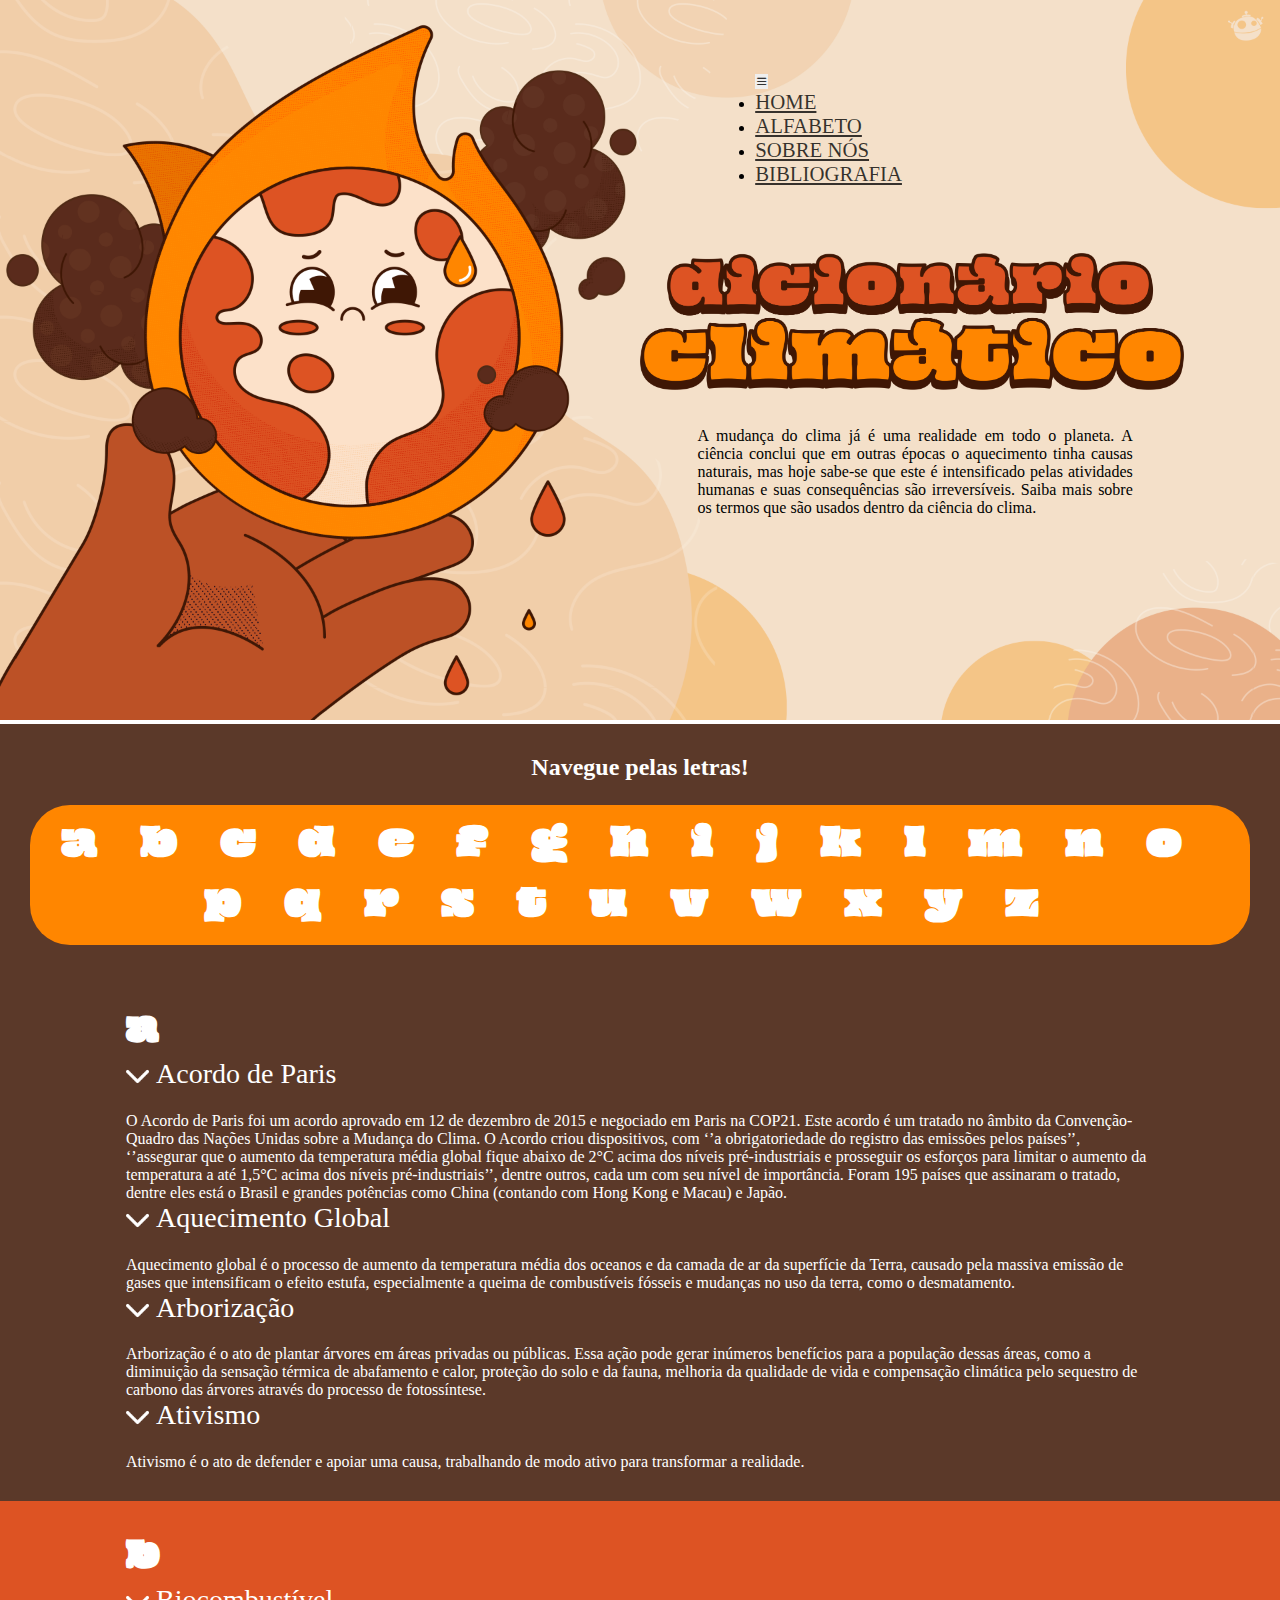
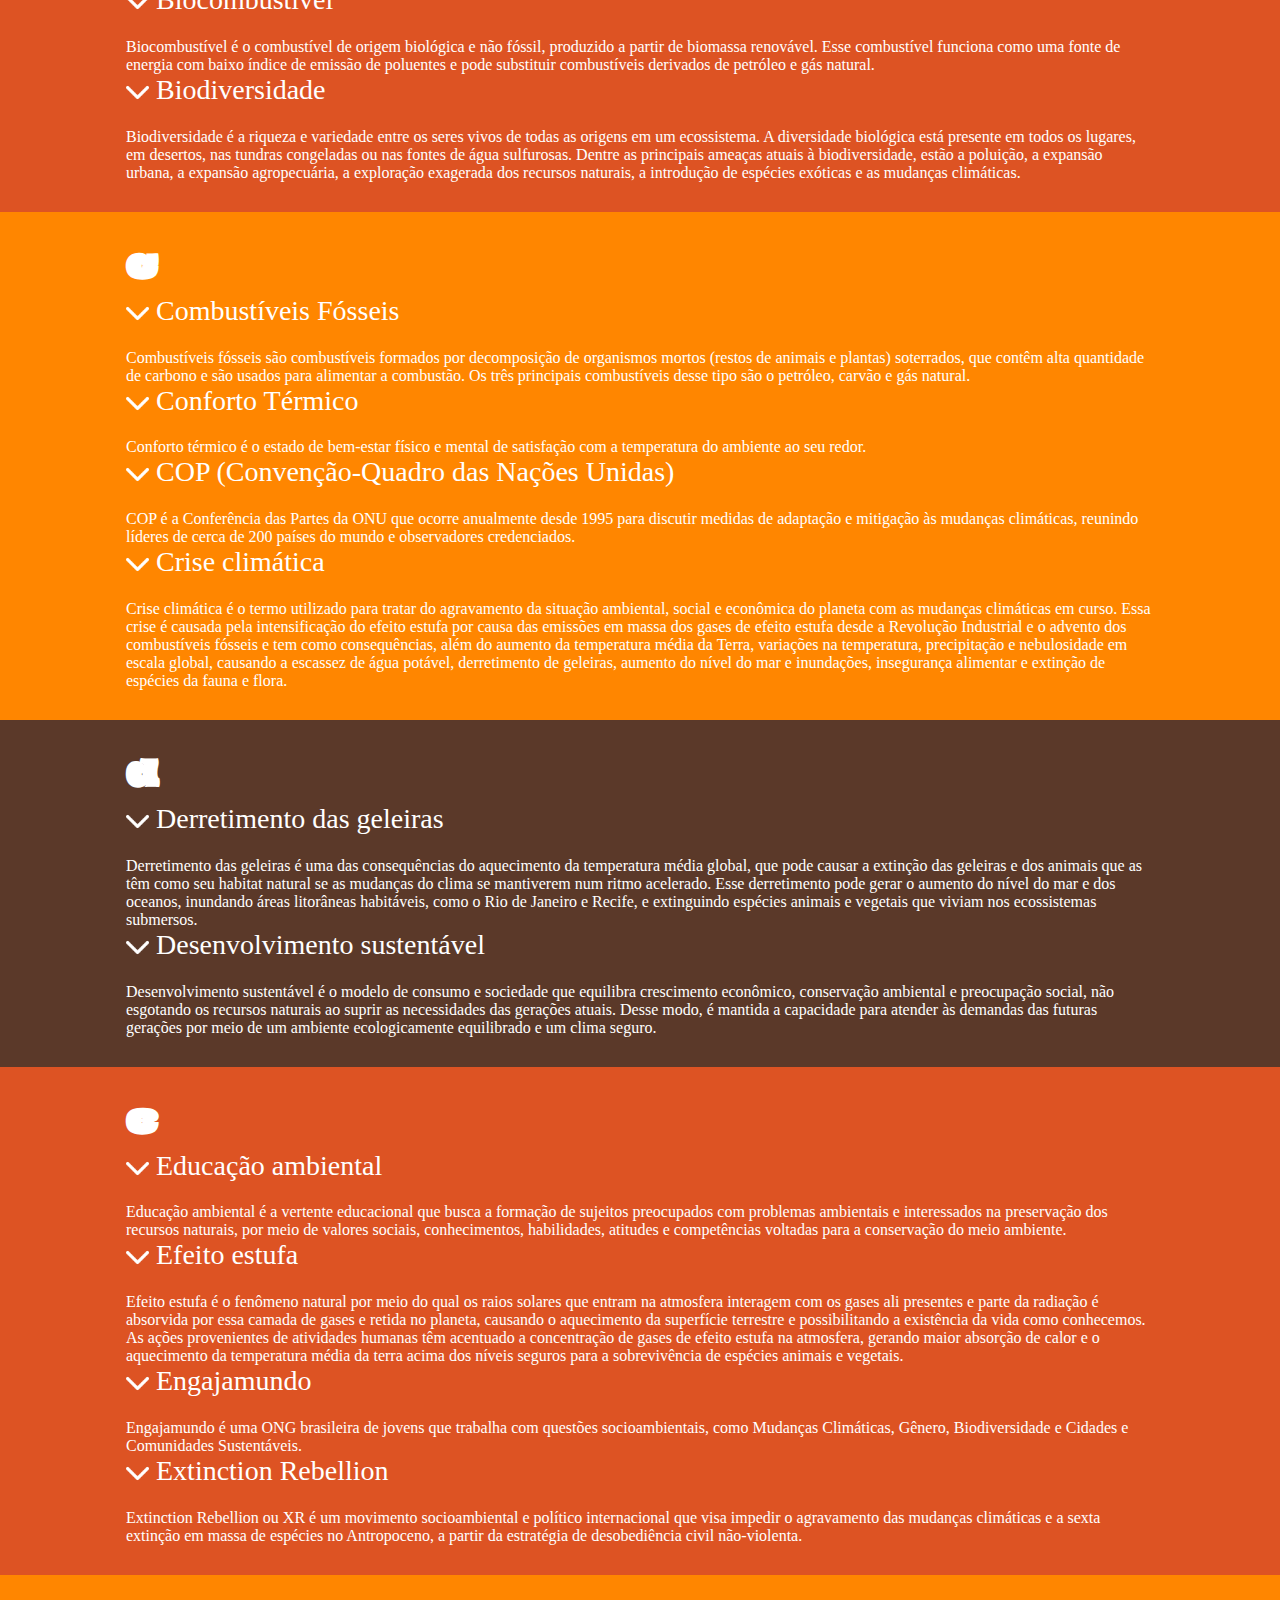
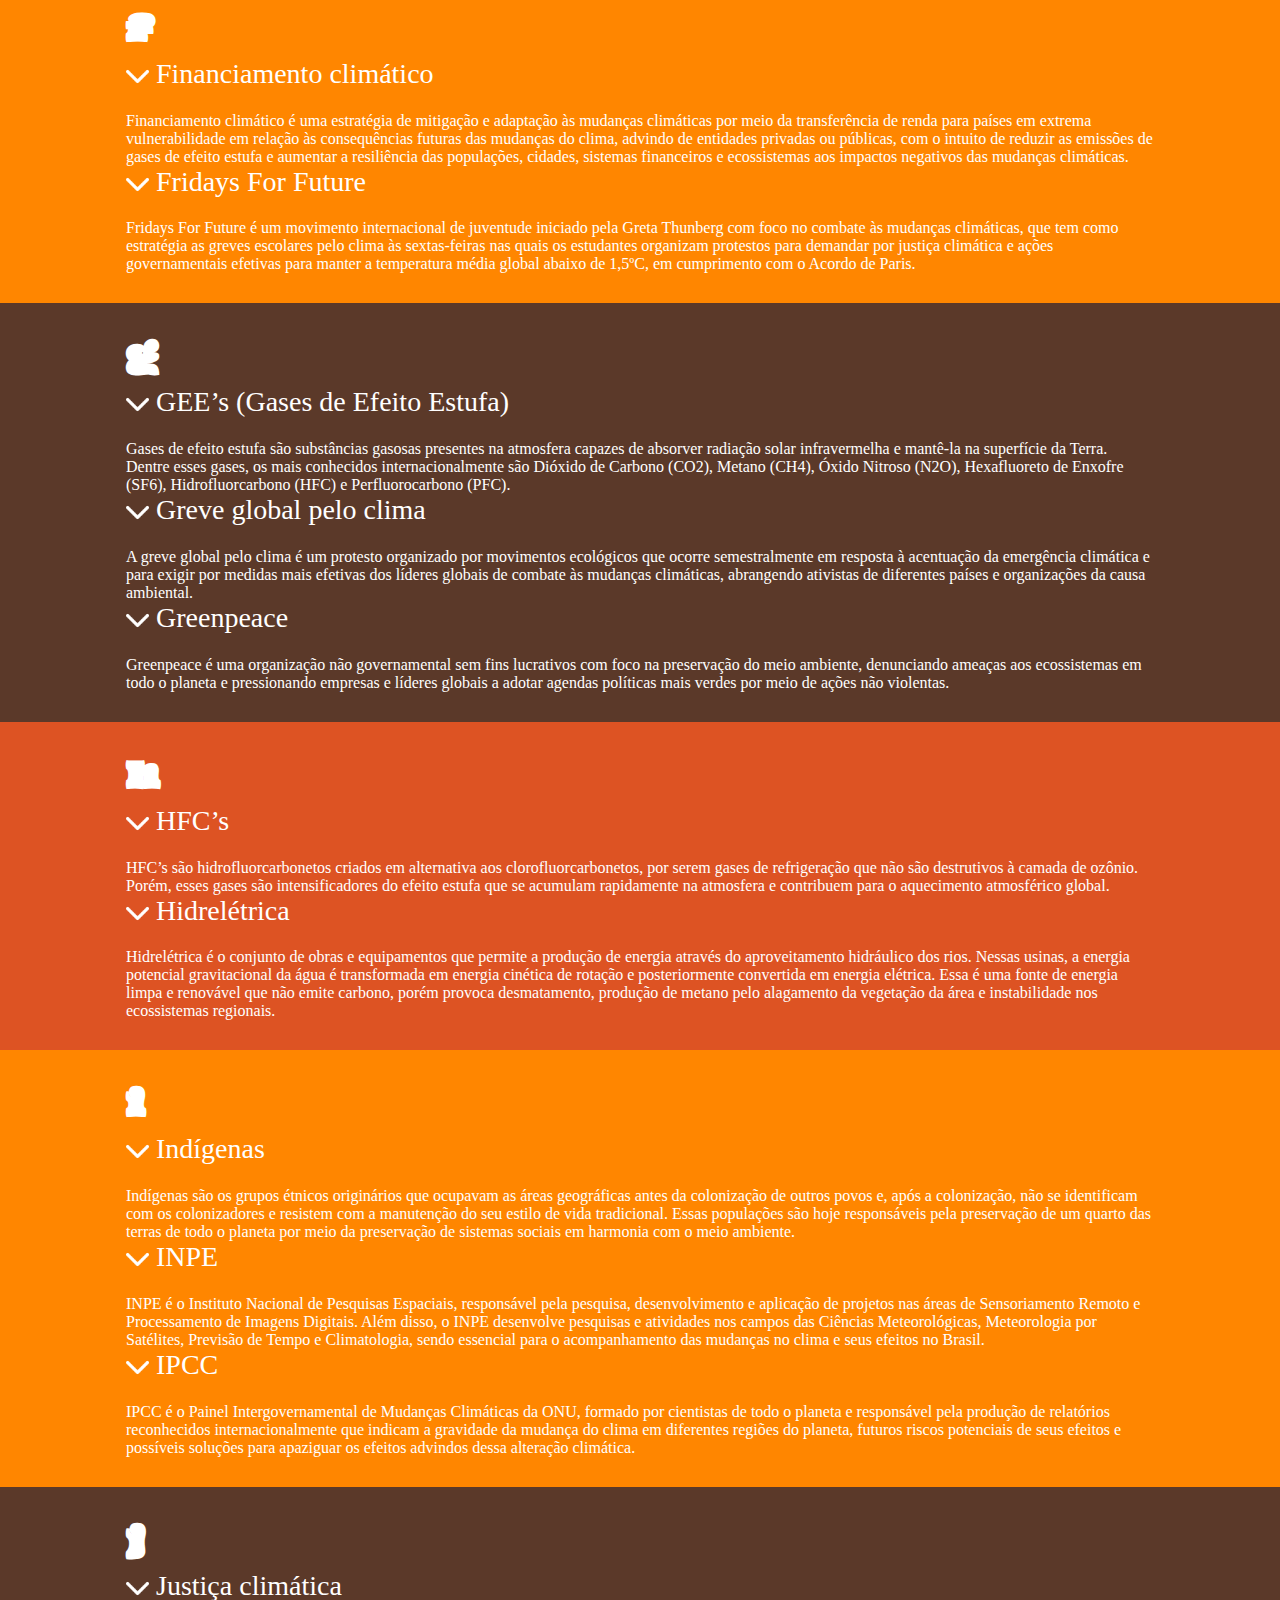
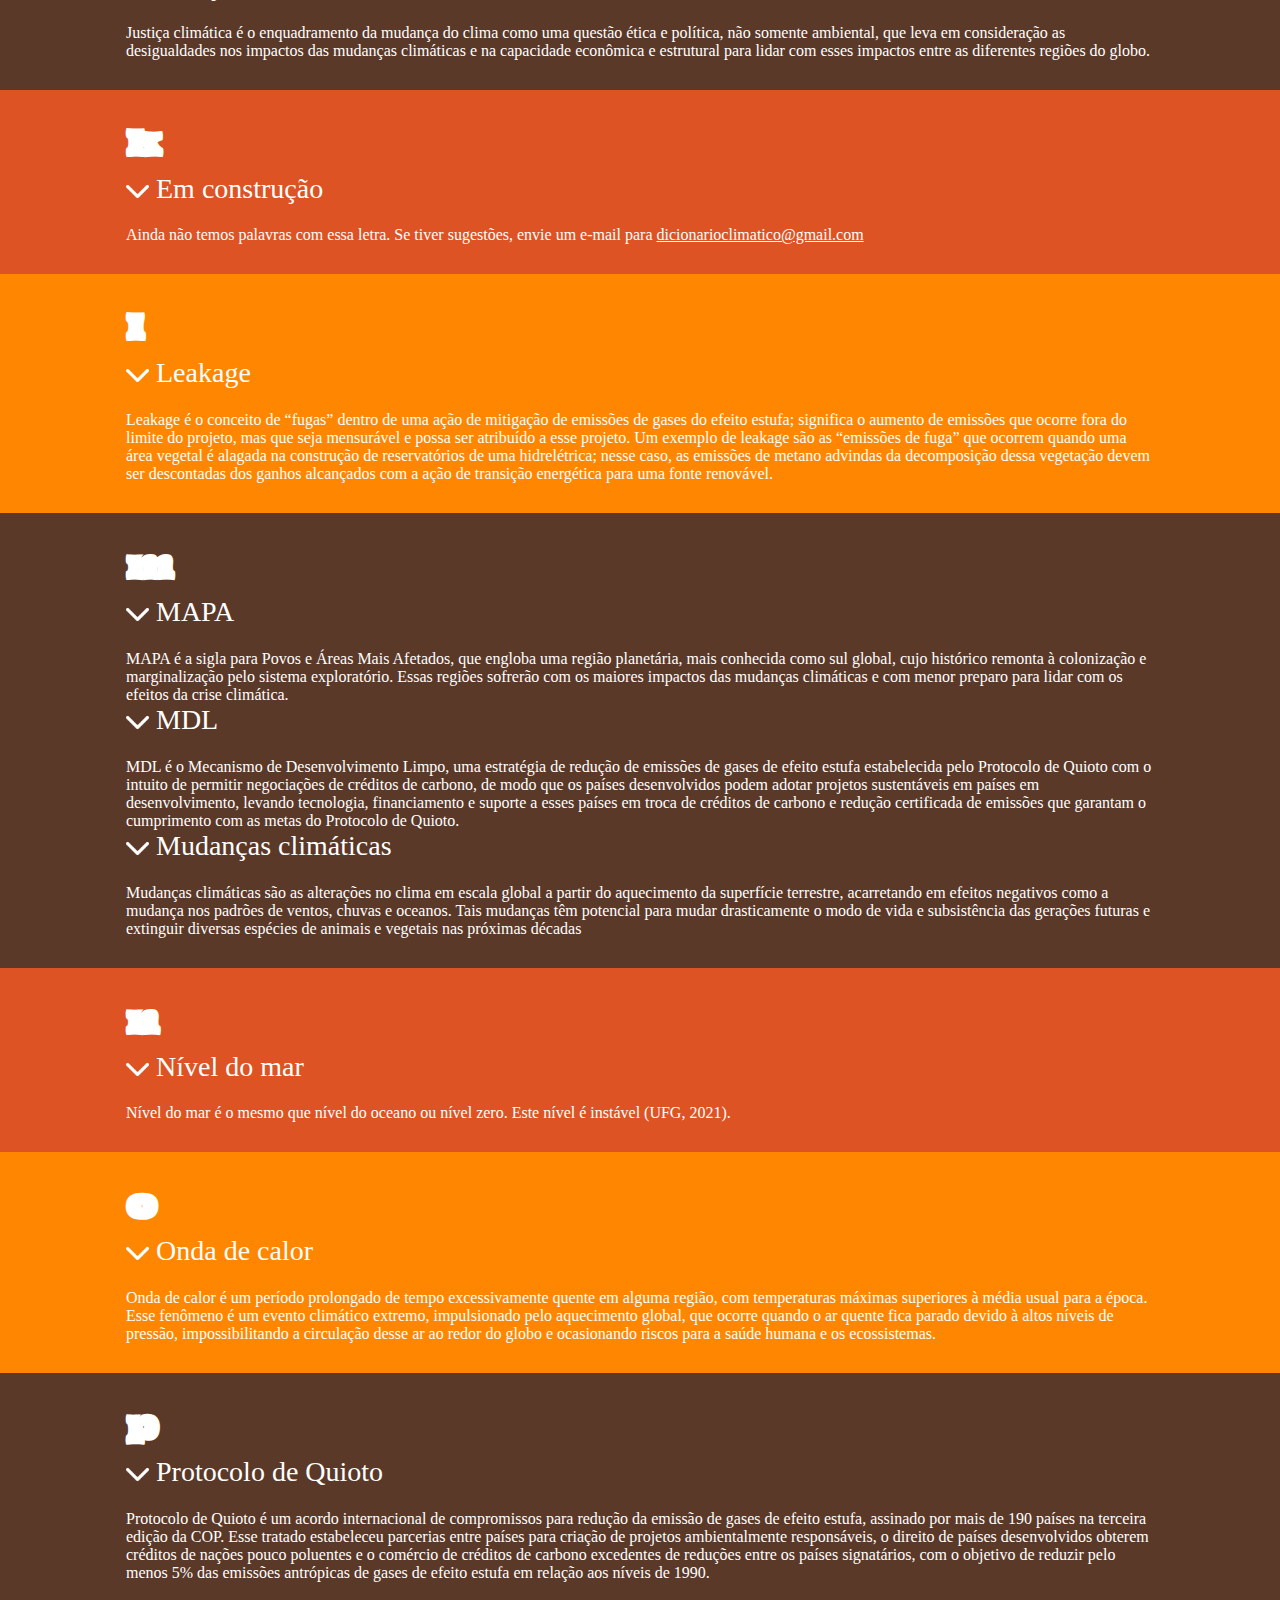
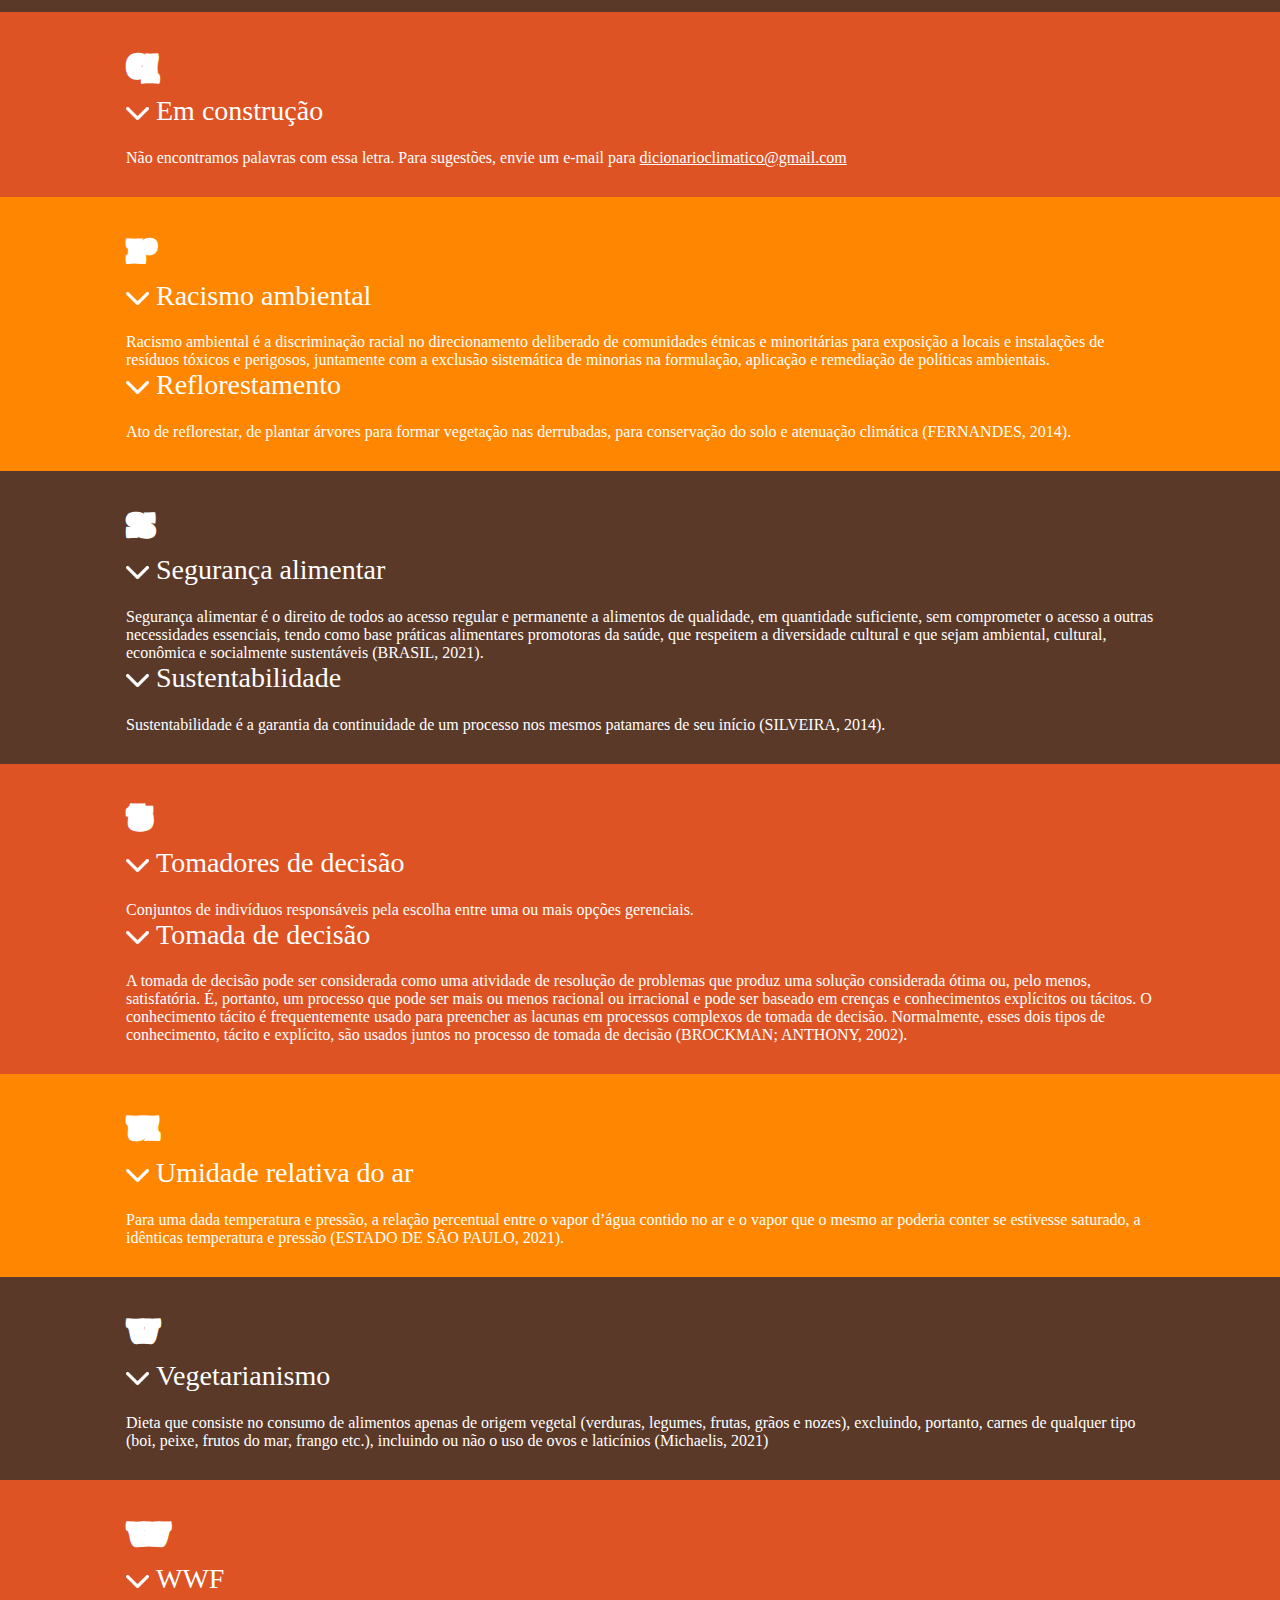
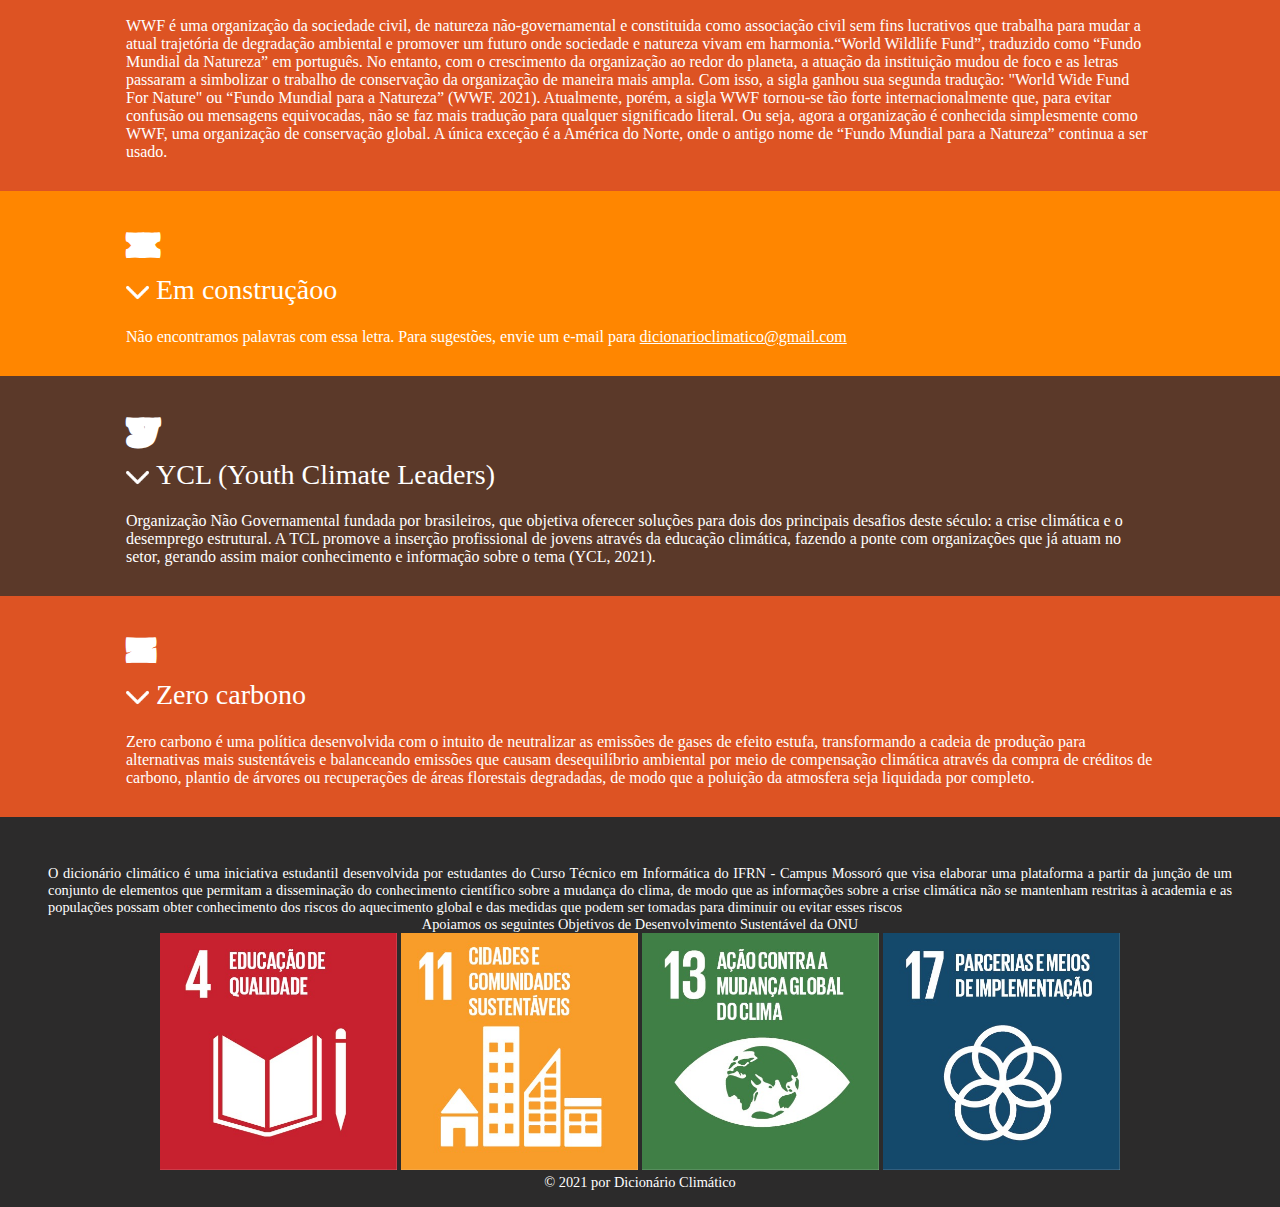
==== commit ca435a1f: "edit-bibliography" ====
--- a/index.html
+++ b/index.html
@@ -43,9 +43,7 @@
       
       <div class="navbar-collapse offcanvas-collapse"
       id="offCanvas">
-      <span class="btn-close" id="btnClose" aria-label="Close">
-        <i class="bi bi-x-lg"></i>
-      </span>
+      <button type="button"id="btnClose" class="btn-close btn-close-white" aria-label="Close"></button>
       <ul class="navbar-nav me-auto mb-2 mb-lg-0">
         <li class="nav-item">
           <a class="nav-link" href="#">HOME</a>
@@ -55,6 +53,9 @@
         </li>
         <li class="nav-item">
           <a class="nav-link" href="#about">SOBRE NÓS</a>
+        </li>
+        <li class="nav-item">
+          <a class="nav-link" href="./bibliography/bibliography.html">BIBLIOGRAFIA</a>
         </li>
       </ul>
       </div>
--- a/css/styles.css
+++ b/css/styles.css
@@ -30,9 +30,10 @@
 }
 
 .nav-link:hover{
-    border-radius: 14px;
+    border-radius: 15px;
     background-color: var(--colorC);
     color:#fff;
+
 }
 
 .btn-close{
@@ -112,6 +113,10 @@
 h3{
     font-size: 34px;
     font-family: 'Oi', cursive;
+}
+
+.suggestion{
+    color:#fff;
 }
 
 .word{
@@ -226,13 +231,10 @@
     .btn-close{
         padding: 5% 0;
         display: block;
-        color: black;
-    }
-
-    .bi-x-lg::before {
-        display:none;
-    }
-    
+    }
+
+
+
     .offcanvas-collapse {
       position: fixed;
       z-index: 1;
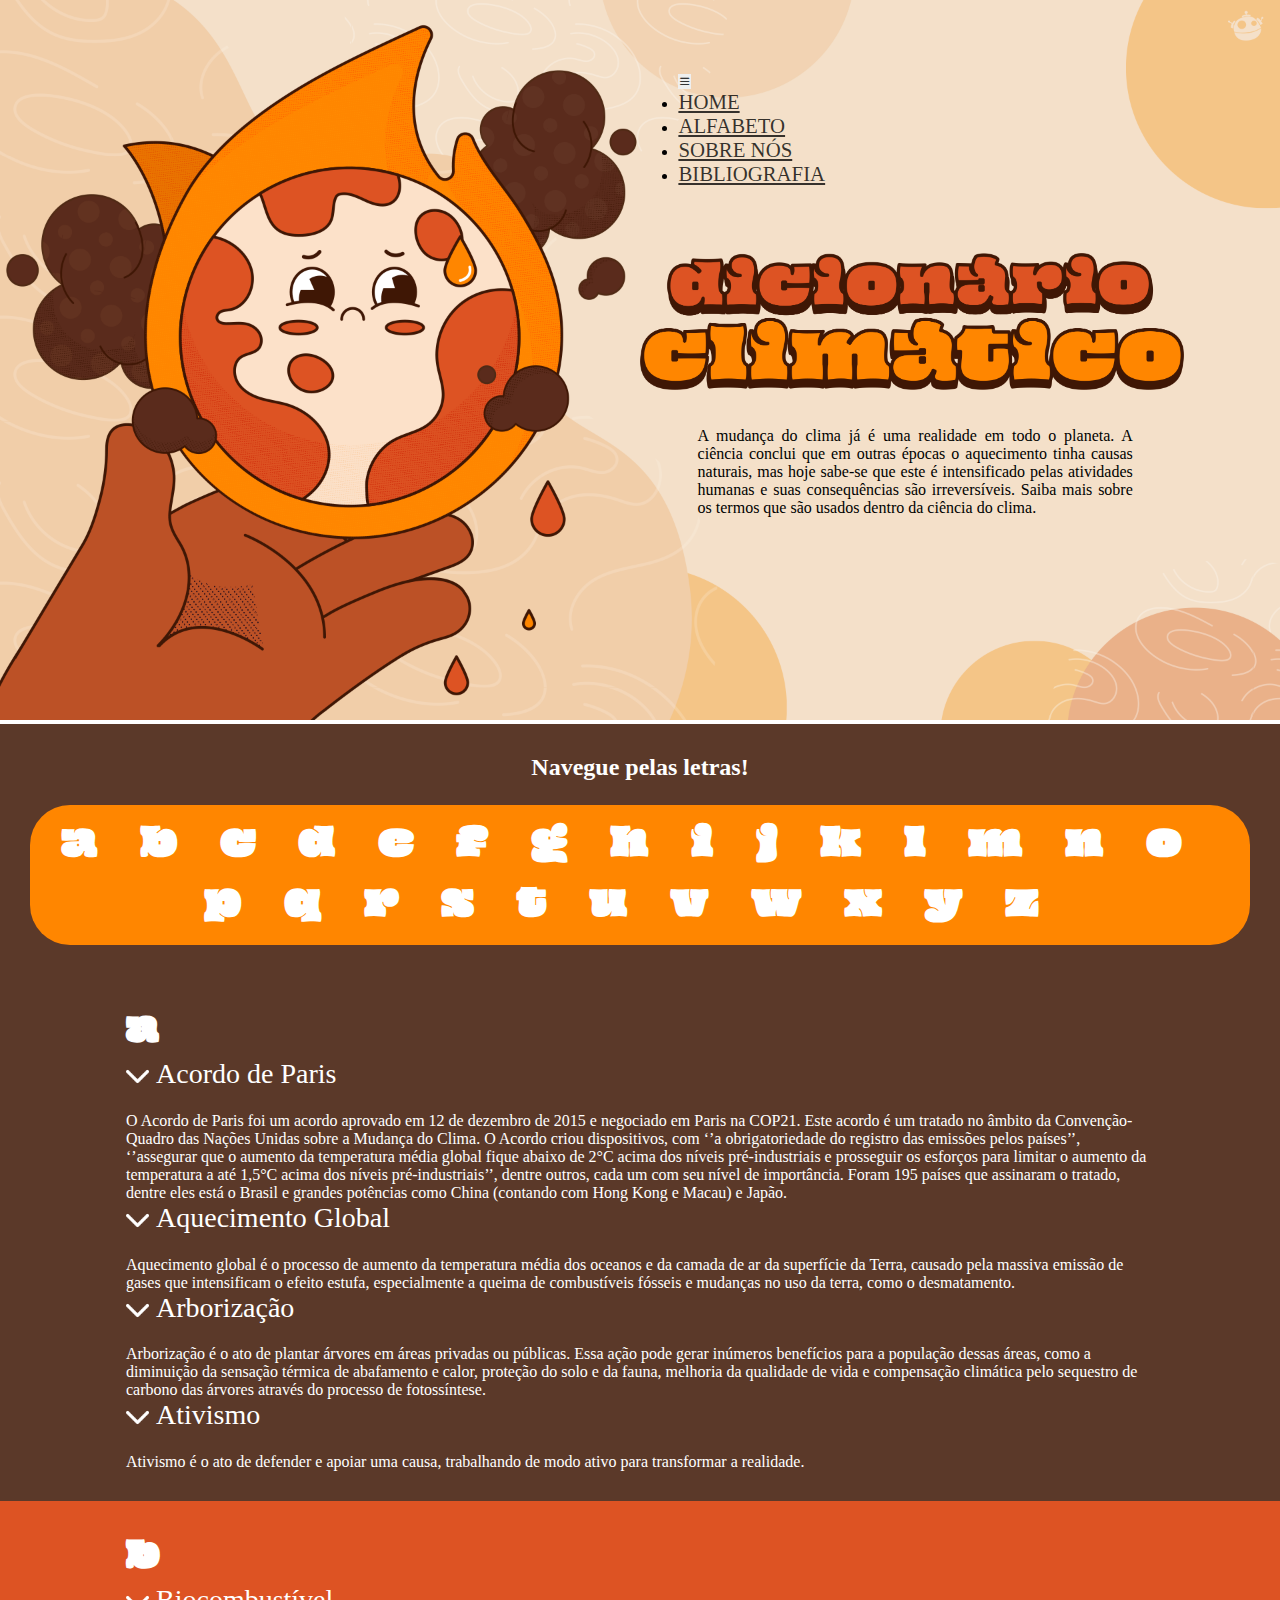
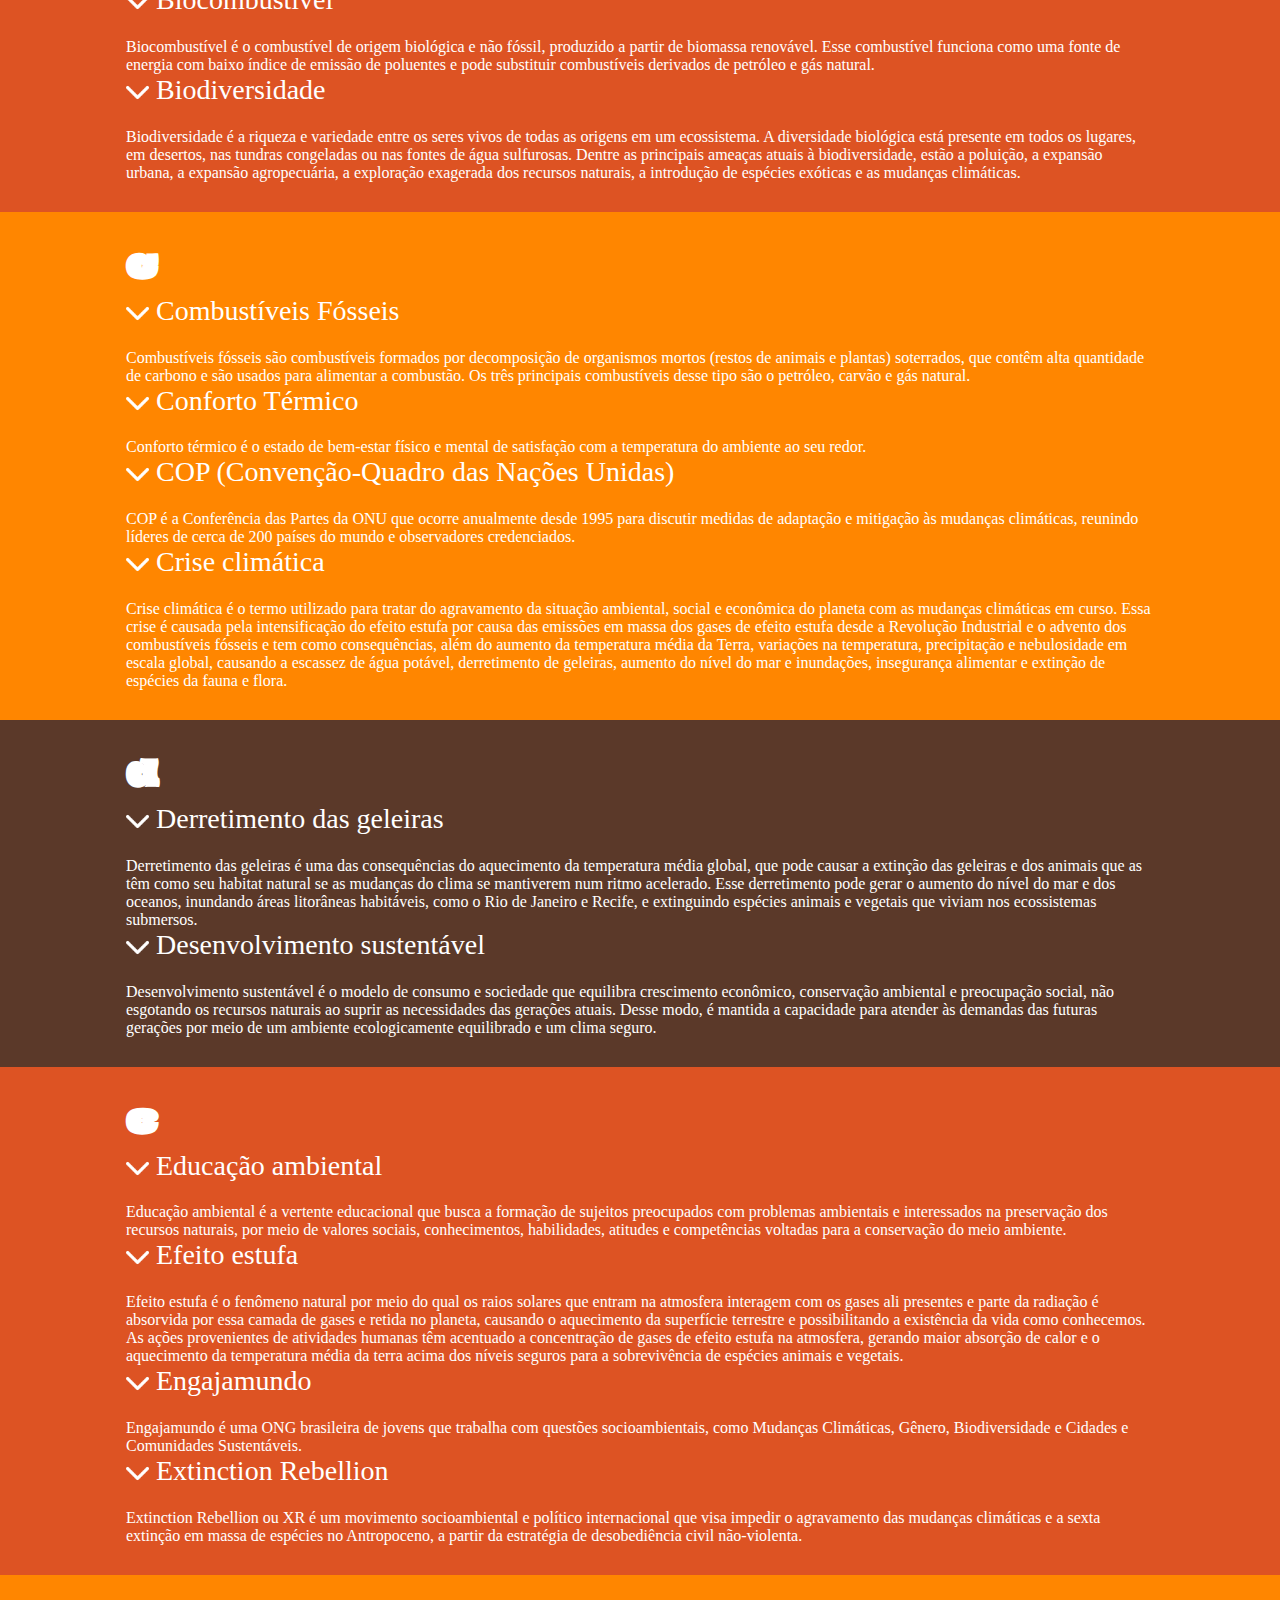
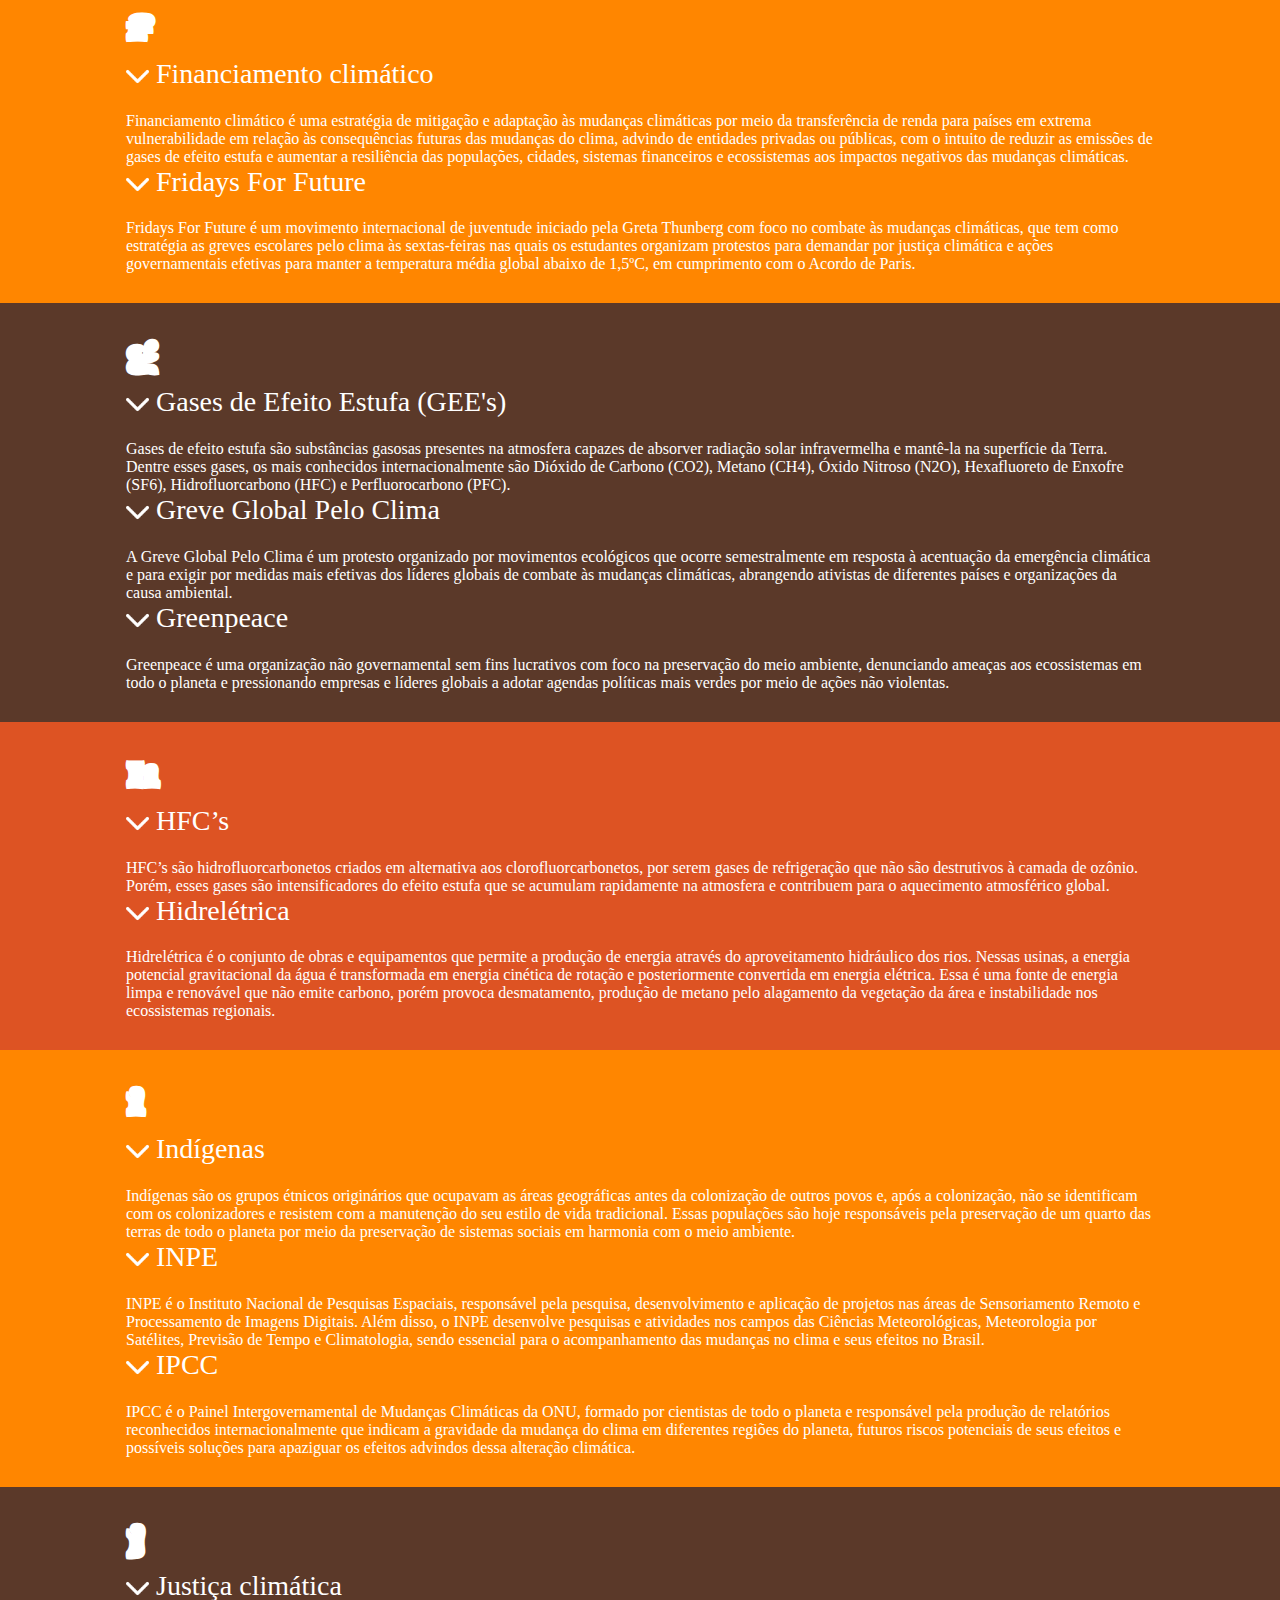
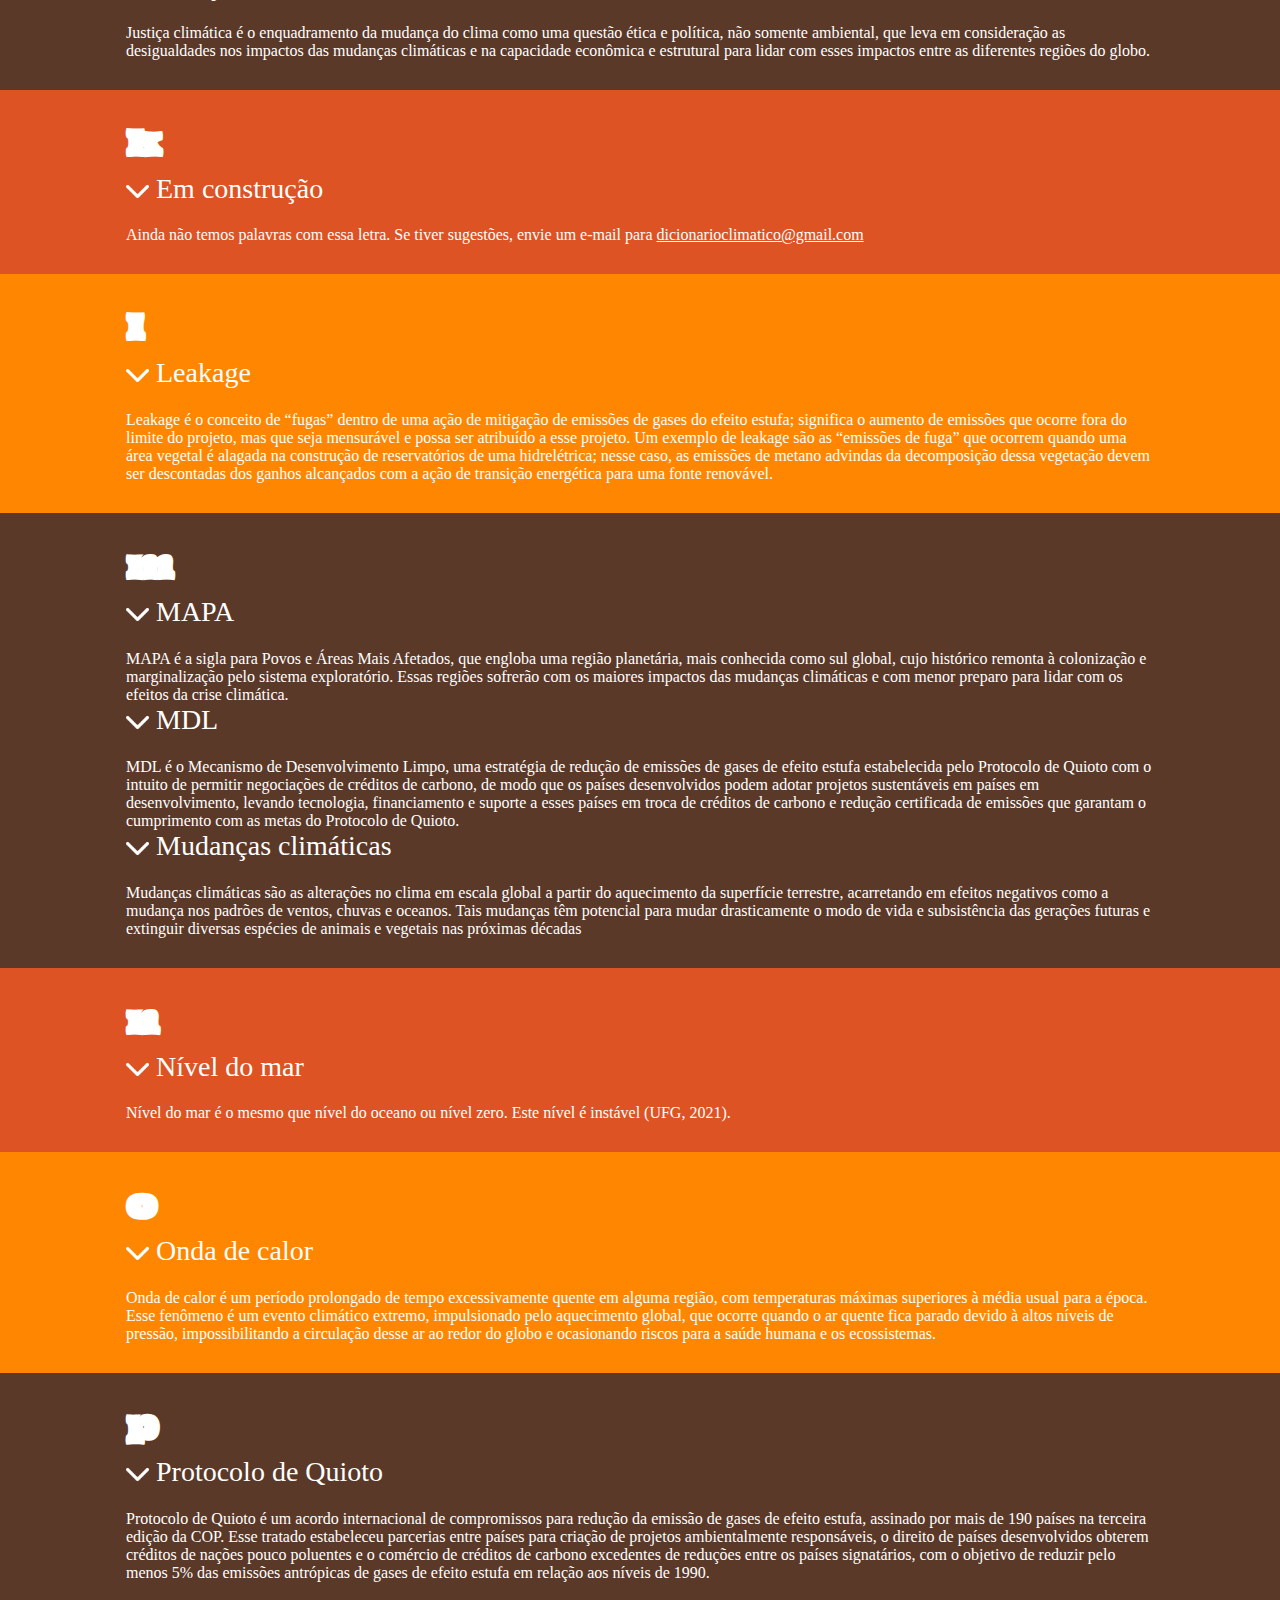
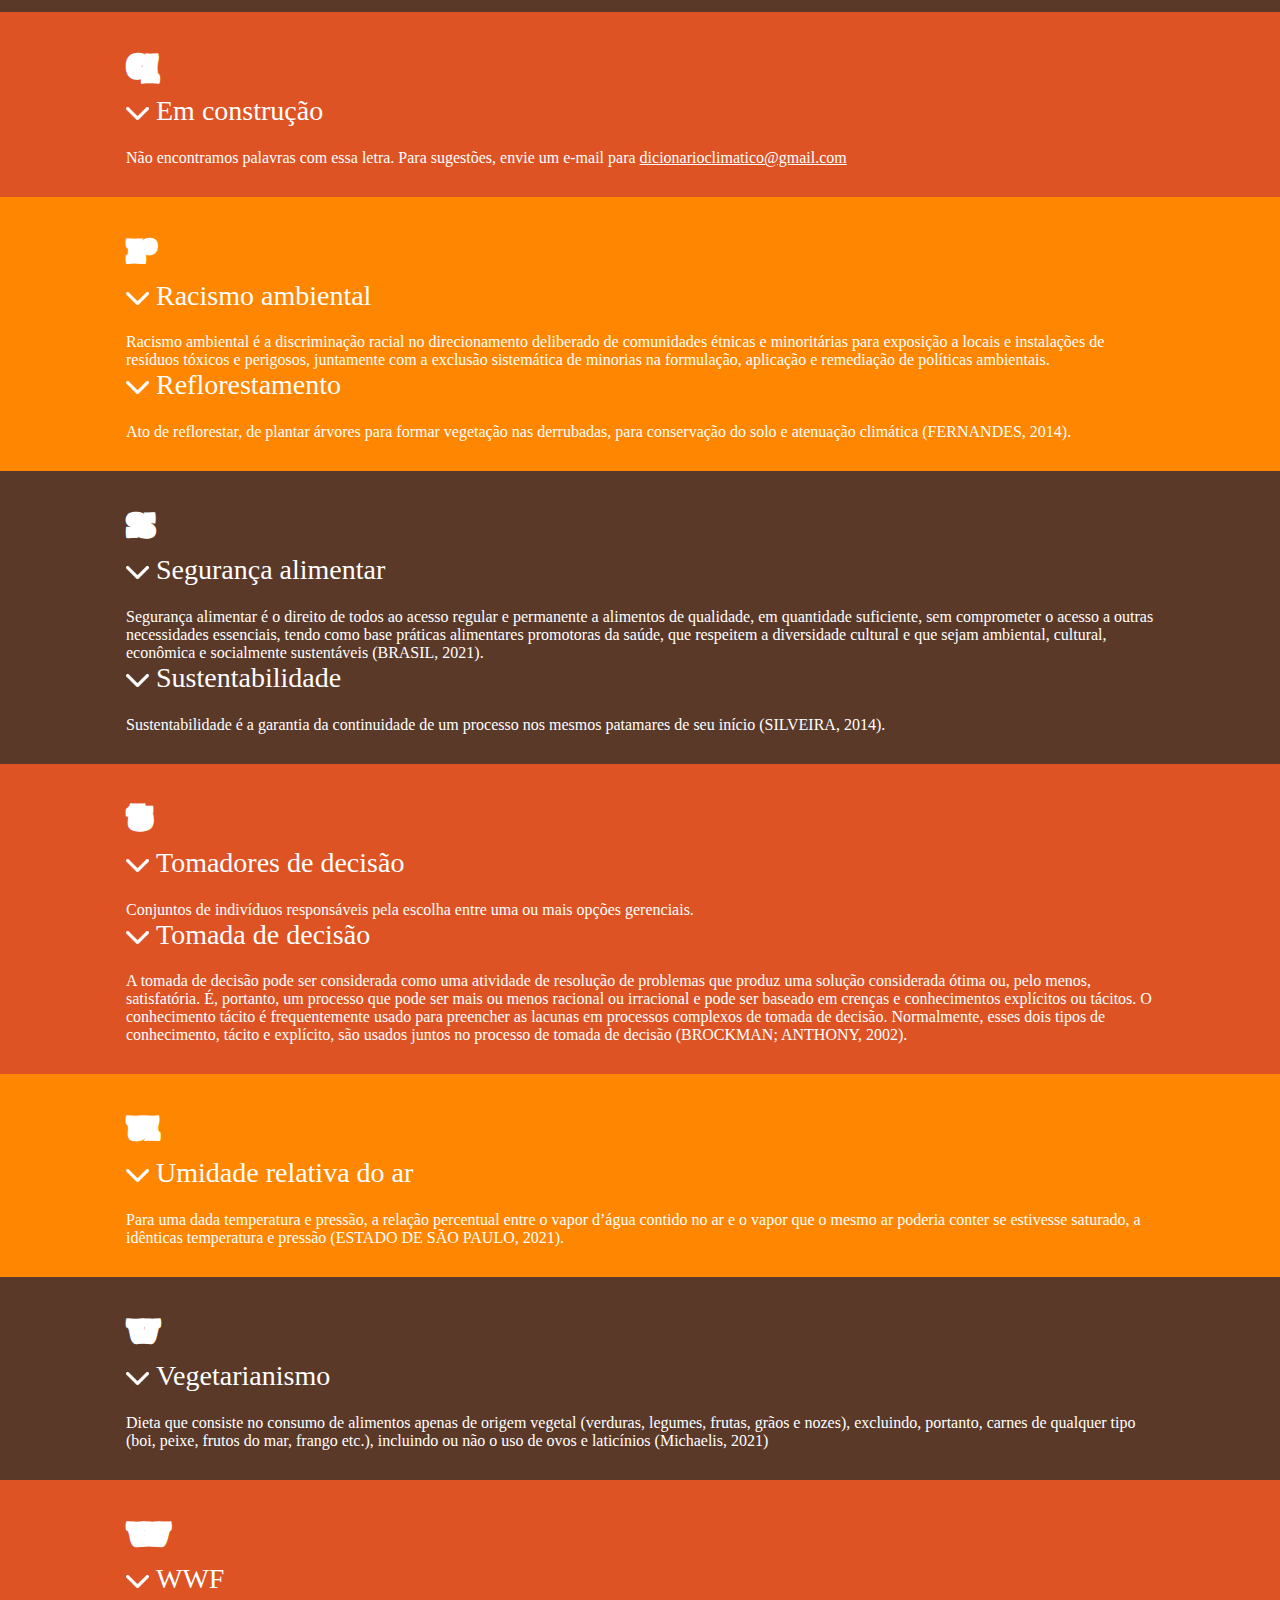
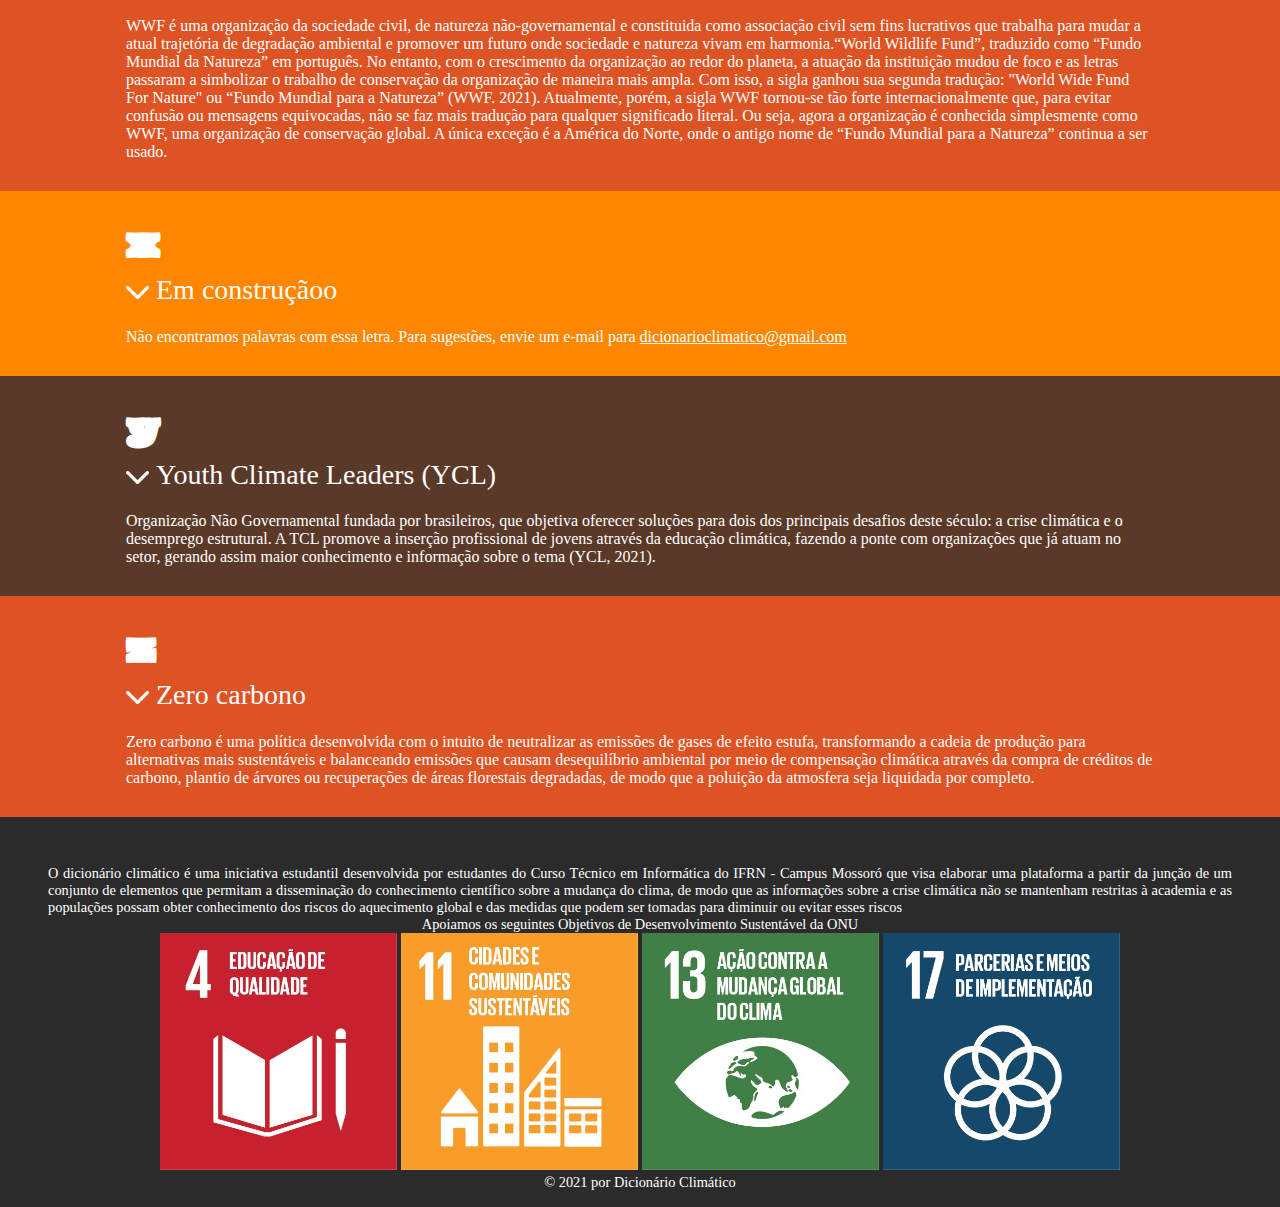
==== commit ecda6576: "edit1" ====
--- a/index.html
+++ b/index.html
@@ -280,15 +280,15 @@
                 <h3>g</h3>
               <div class="col-12 col-md-6">
                   <ul>
-                      <li class="word abrir_imagem" data-toggle="collapse" data-target="#text20" id="heading20" data-target="#collapse20" aria-expanded="false" aria-controls="collapse20">GEE’s (Gases de Efeito Estufa)</li>
+                      <li class="word abrir_imagem" data-toggle="collapse" data-target="#text20" id="heading20" data-target="#collapse20" aria-expanded="false" aria-controls="collapse20">Gases de Efeito Estufa (GEE's)</li>
                       <p class="collapse definitions" id="text20" aria-labelledby="heading20" data-parent="#accordionExample">Gases de efeito estufa são substâncias gasosas presentes na atmosfera capazes de absorver radiação solar infravermelha e mantê-la na superfície da Terra. Dentre esses gases, os mais conhecidos internacionalmente são Dióxido de Carbono (CO2), Metano (CH4), Óxido Nitroso (N2O), Hexafluoreto de Enxofre (SF6), Hidrofluorcarbono (HFC) e Perfluorocarbono (PFC).</p>
                   </ul>
                 </div>
 
                 <div class="col-12 col-md-6">
                   <ul>
-                      <li class="word abrir_imagem" data-toggle="collapse" data-target="#text21" id="heading21" data-target="#collapse21" aria-expanded="false" aria-controls="collapse21">Greve global pelo clima</li>
-                      <p class="collapse definitions" id="text21"  aria-labelledby="heading21" data-parent="#accordionExample">A greve global pelo clima é um protesto organizado por movimentos ecológicos que ocorre semestralmente em resposta à acentuação da emergência climática e para exigir por medidas mais efetivas dos líderes globais de combate às mudanças climáticas, abrangendo ativistas de diferentes países e organizações da causa ambiental.</p>
+                      <li class="word abrir_imagem" data-toggle="collapse" data-target="#text21" id="heading21" data-target="#collapse21" aria-expanded="false" aria-controls="collapse21">Greve Global Pelo Clima</li>
+                      <p class="collapse definitions" id="text21"  aria-labelledby="heading21" data-parent="#accordionExample">A Greve Global Pelo Clima é um protesto organizado por movimentos ecológicos que ocorre semestralmente em resposta à acentuação da emergência climática e para exigir por medidas mais efetivas dos líderes globais de combate às mudanças climáticas, abrangendo ativistas de diferentes países e organizações da causa ambiental.</p>
                   </ul>
                 </div>
 
@@ -572,7 +572,7 @@
                   <h3>y</h3>
                 <div class="col-12 col-md-6">
                     <ul>
-                        <li class="word abrir_imagem" data-toggle="collapse" data-target="#text48" id="heading48" data-target="#collapse48" aria-expanded="false" aria-controls="collapse48">YCL (Youth Climate Leaders)</li>
+                        <li class="word abrir_imagem" data-toggle="collapse" data-target="#text48" id="heading48" data-target="#collapse48" aria-expanded="false" aria-controls="collapse48">Youth Climate Leaders (YCL)</li>
                         <p class="collapse definitions" id="text48" aria-labelledby="heading48" data-parent="#accordionExample">Organização Não Governamental fundada por brasileiros, que objetiva oferecer soluções para dois dos principais desafios deste século: a crise climática e o desemprego estrutural. A TCL promove a inserção profissional de jovens através da educação climática, fazendo a ponte com organizações que já atuam no setor, gerando assim maior conhecimento e informação sobre o tema (YCL, 2021).</p>
                     </ul>
                 </div>
--- a/css/styles.css
+++ b/css/styles.css
@@ -19,7 +19,7 @@
 /*NAVBAR*/
 .navbar{
     position: absolute; 
-    left: 59%; 
+    left: 53%; 
     top: 10%;
 }
 
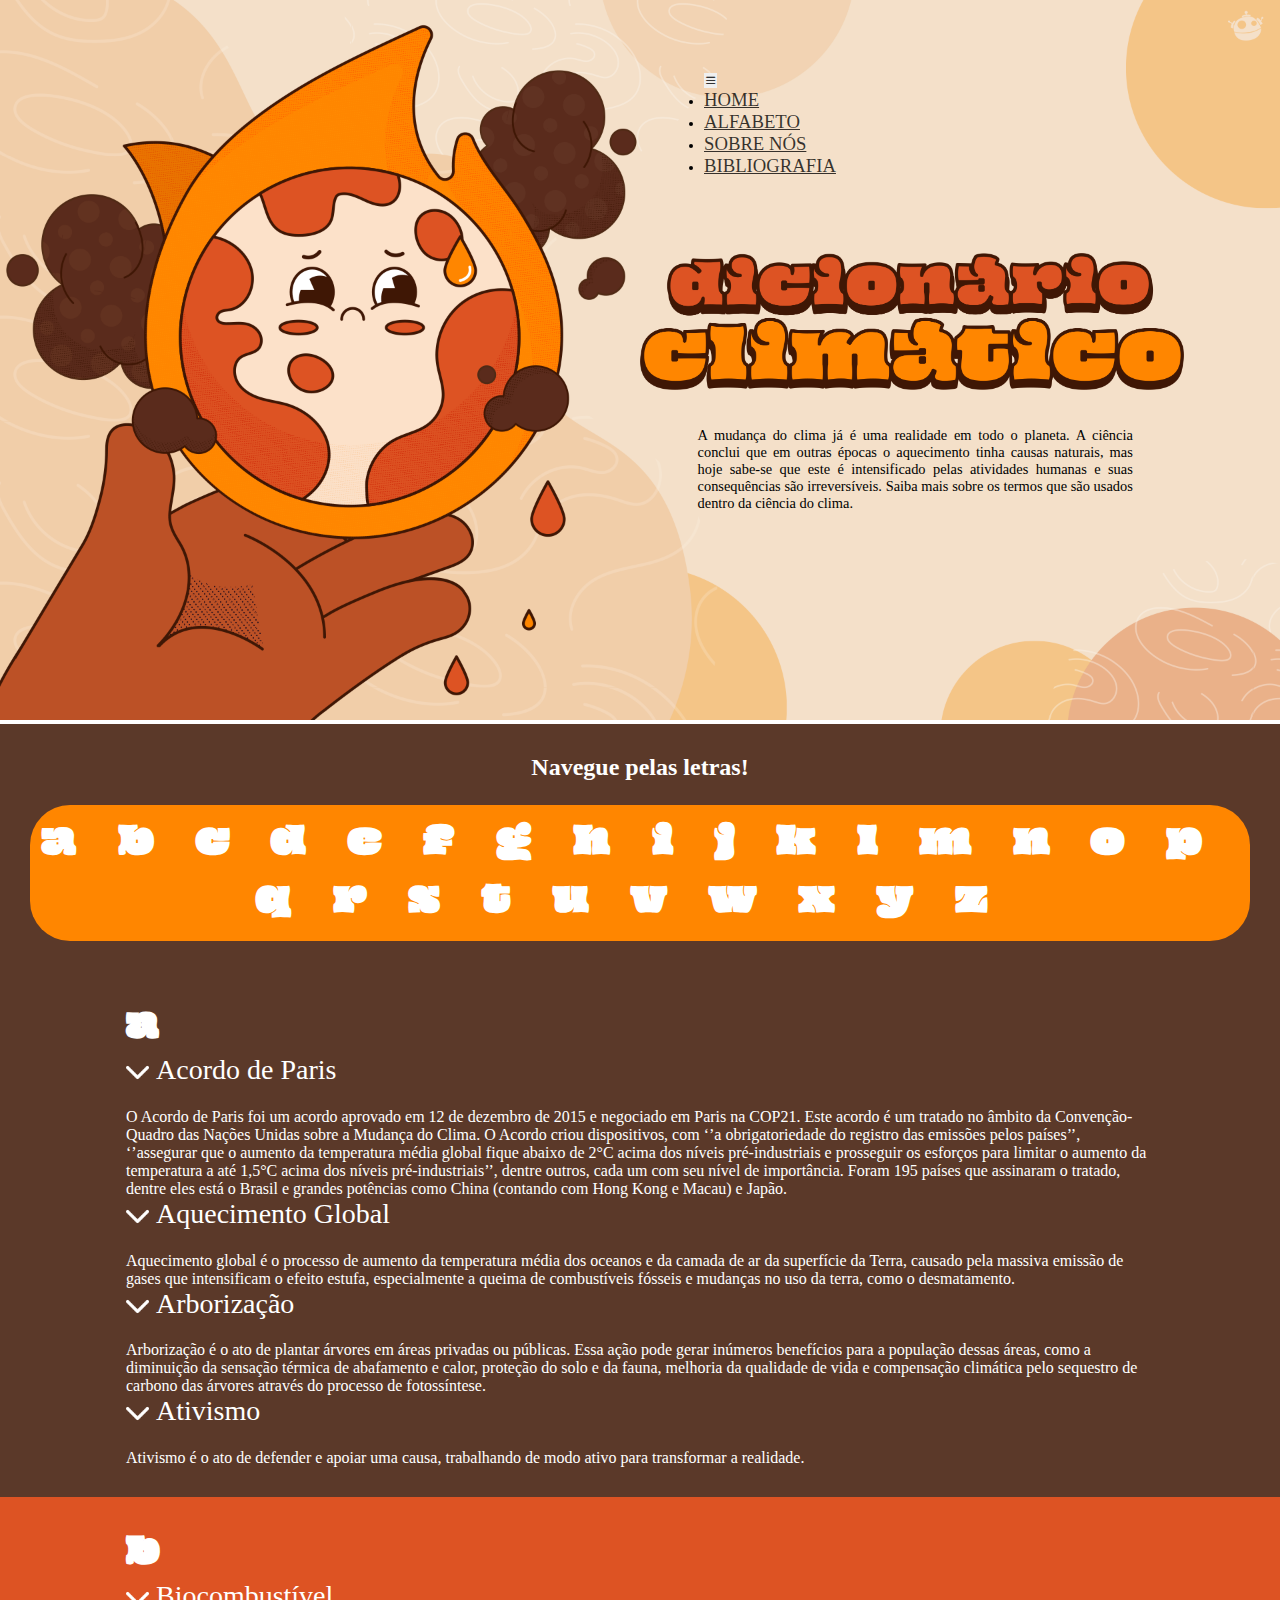
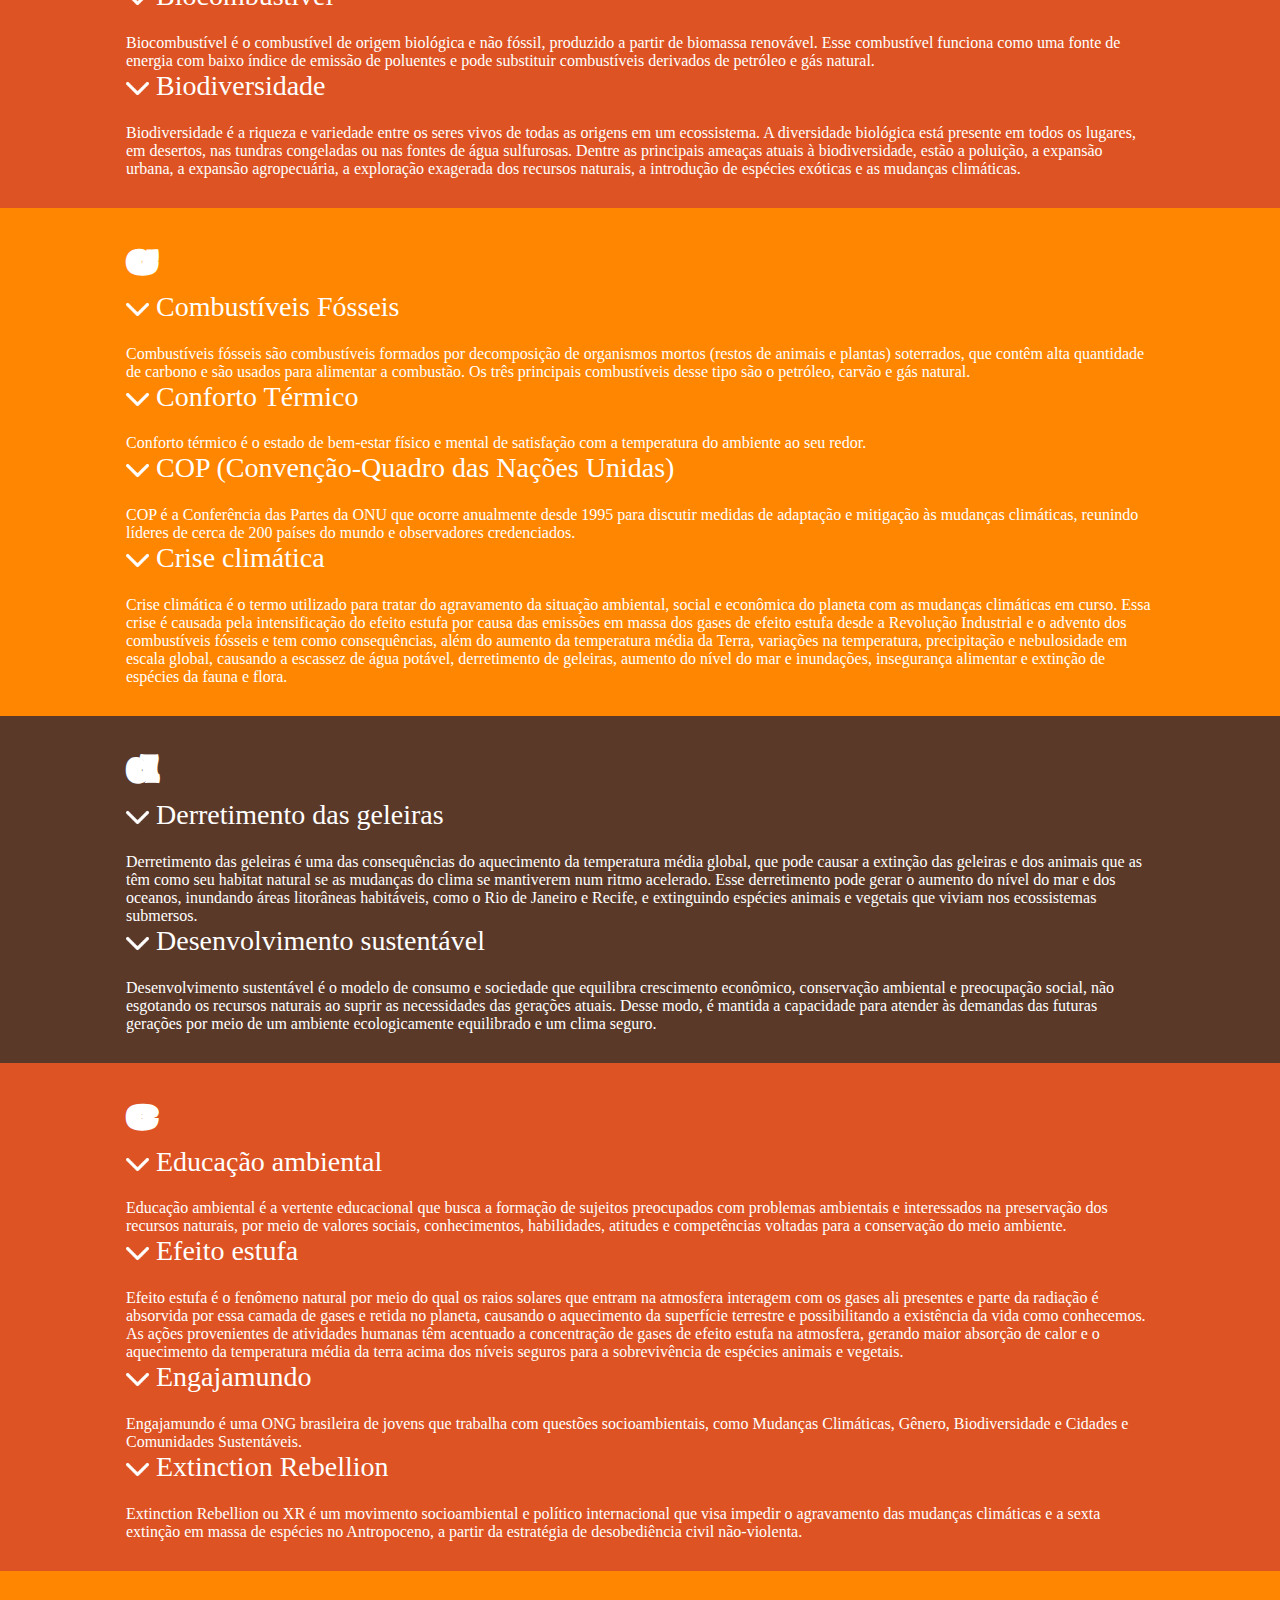
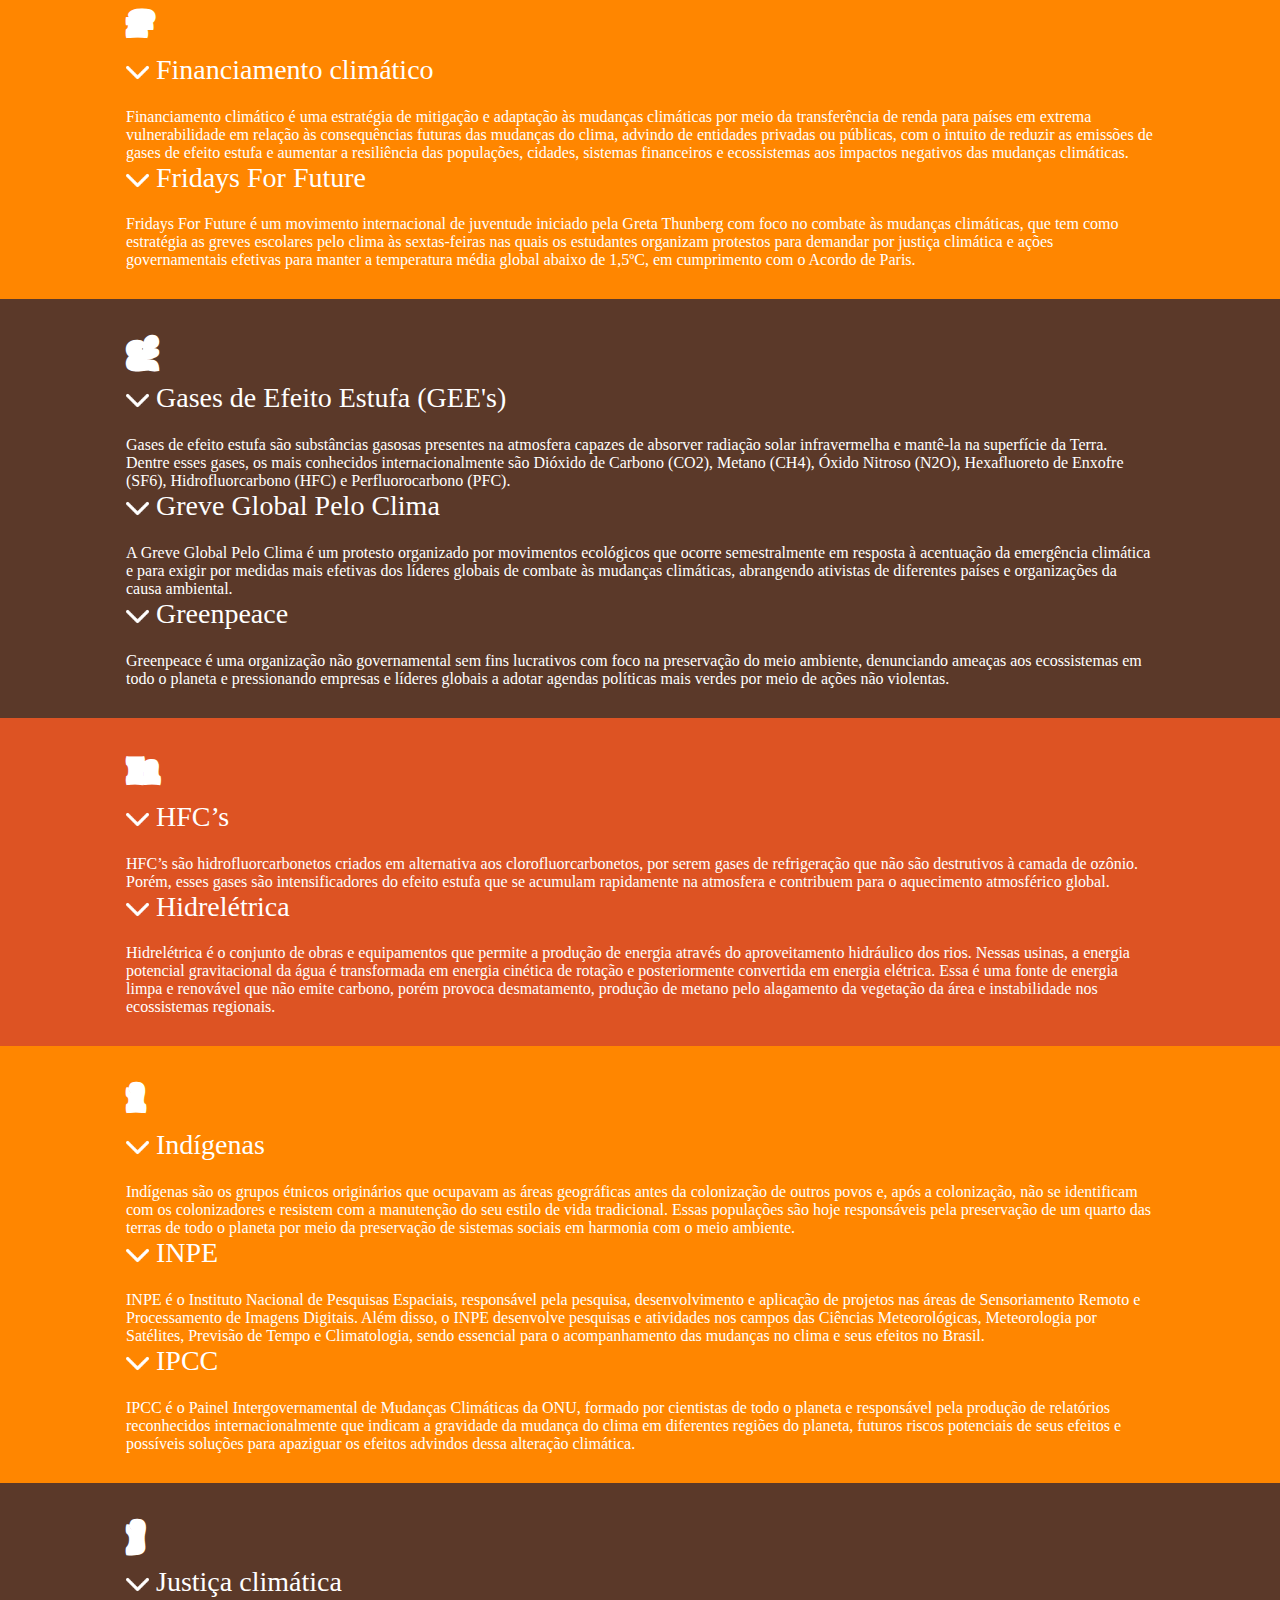
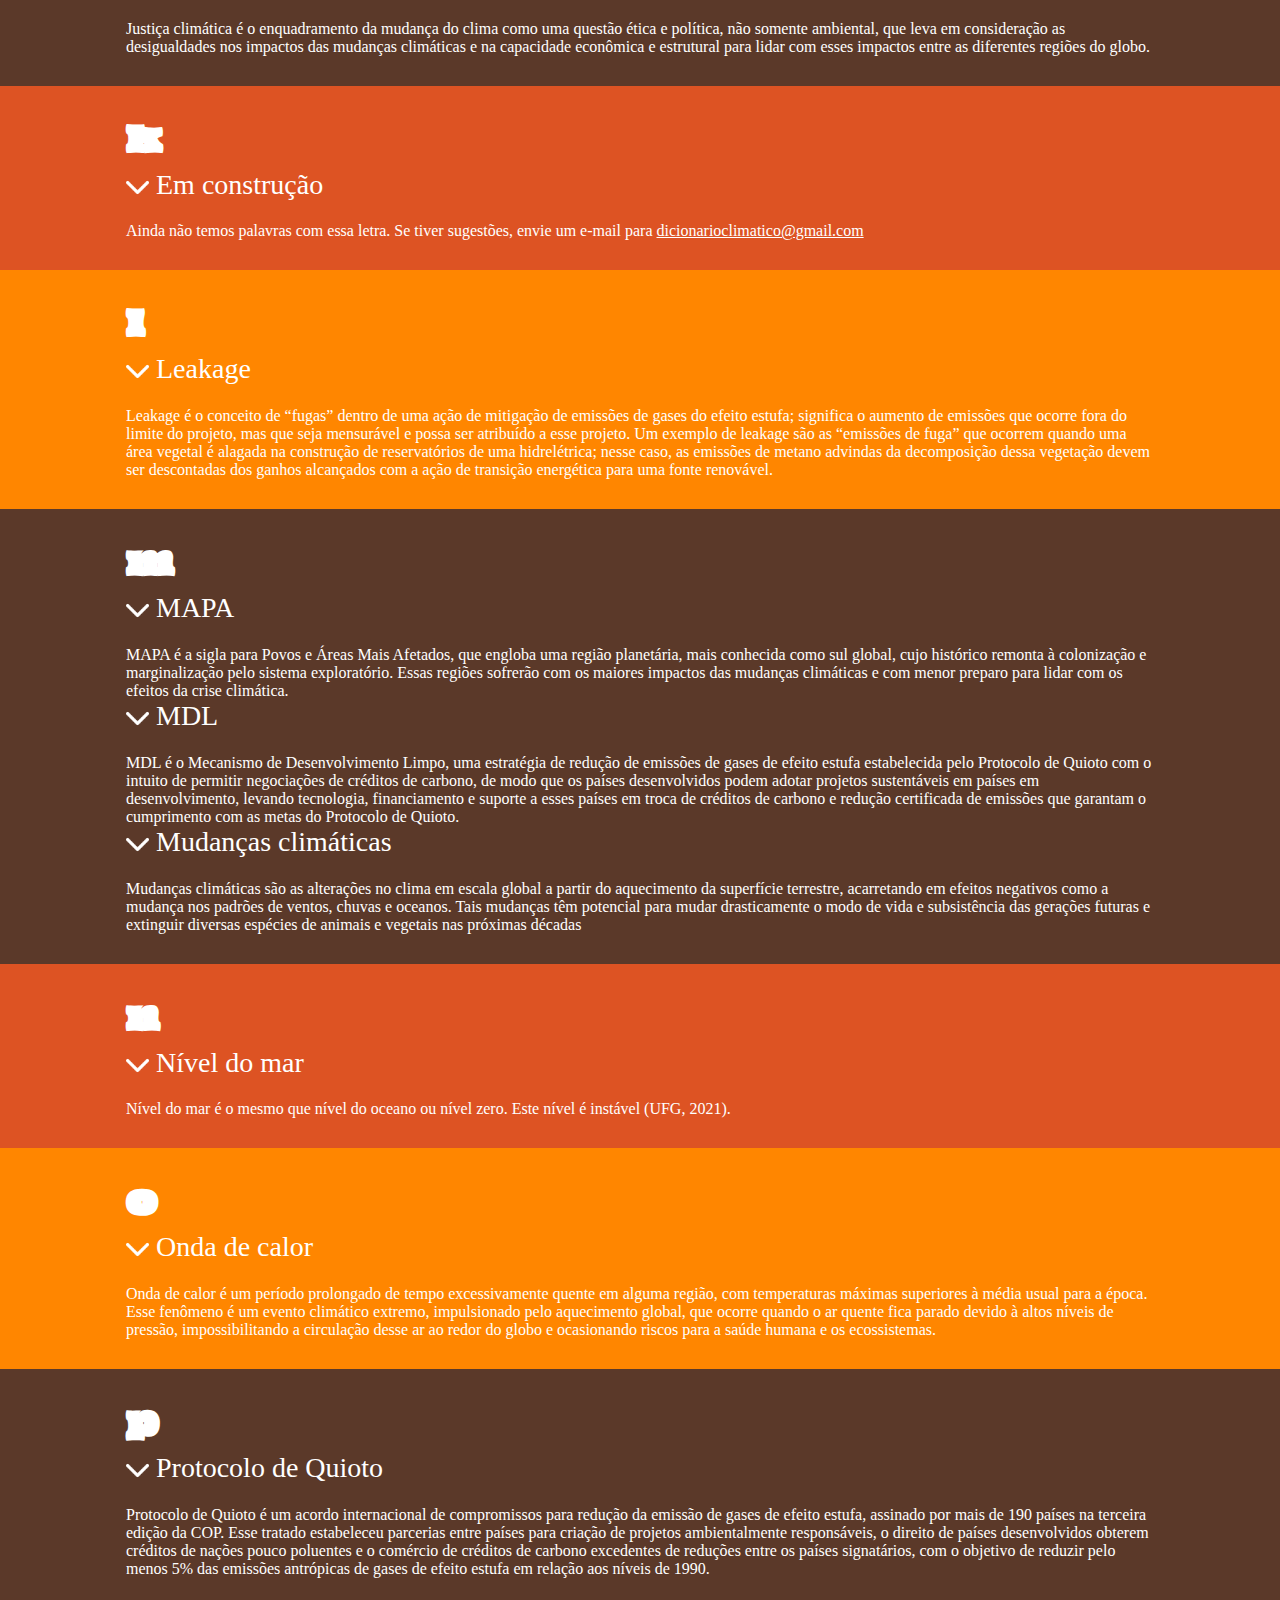
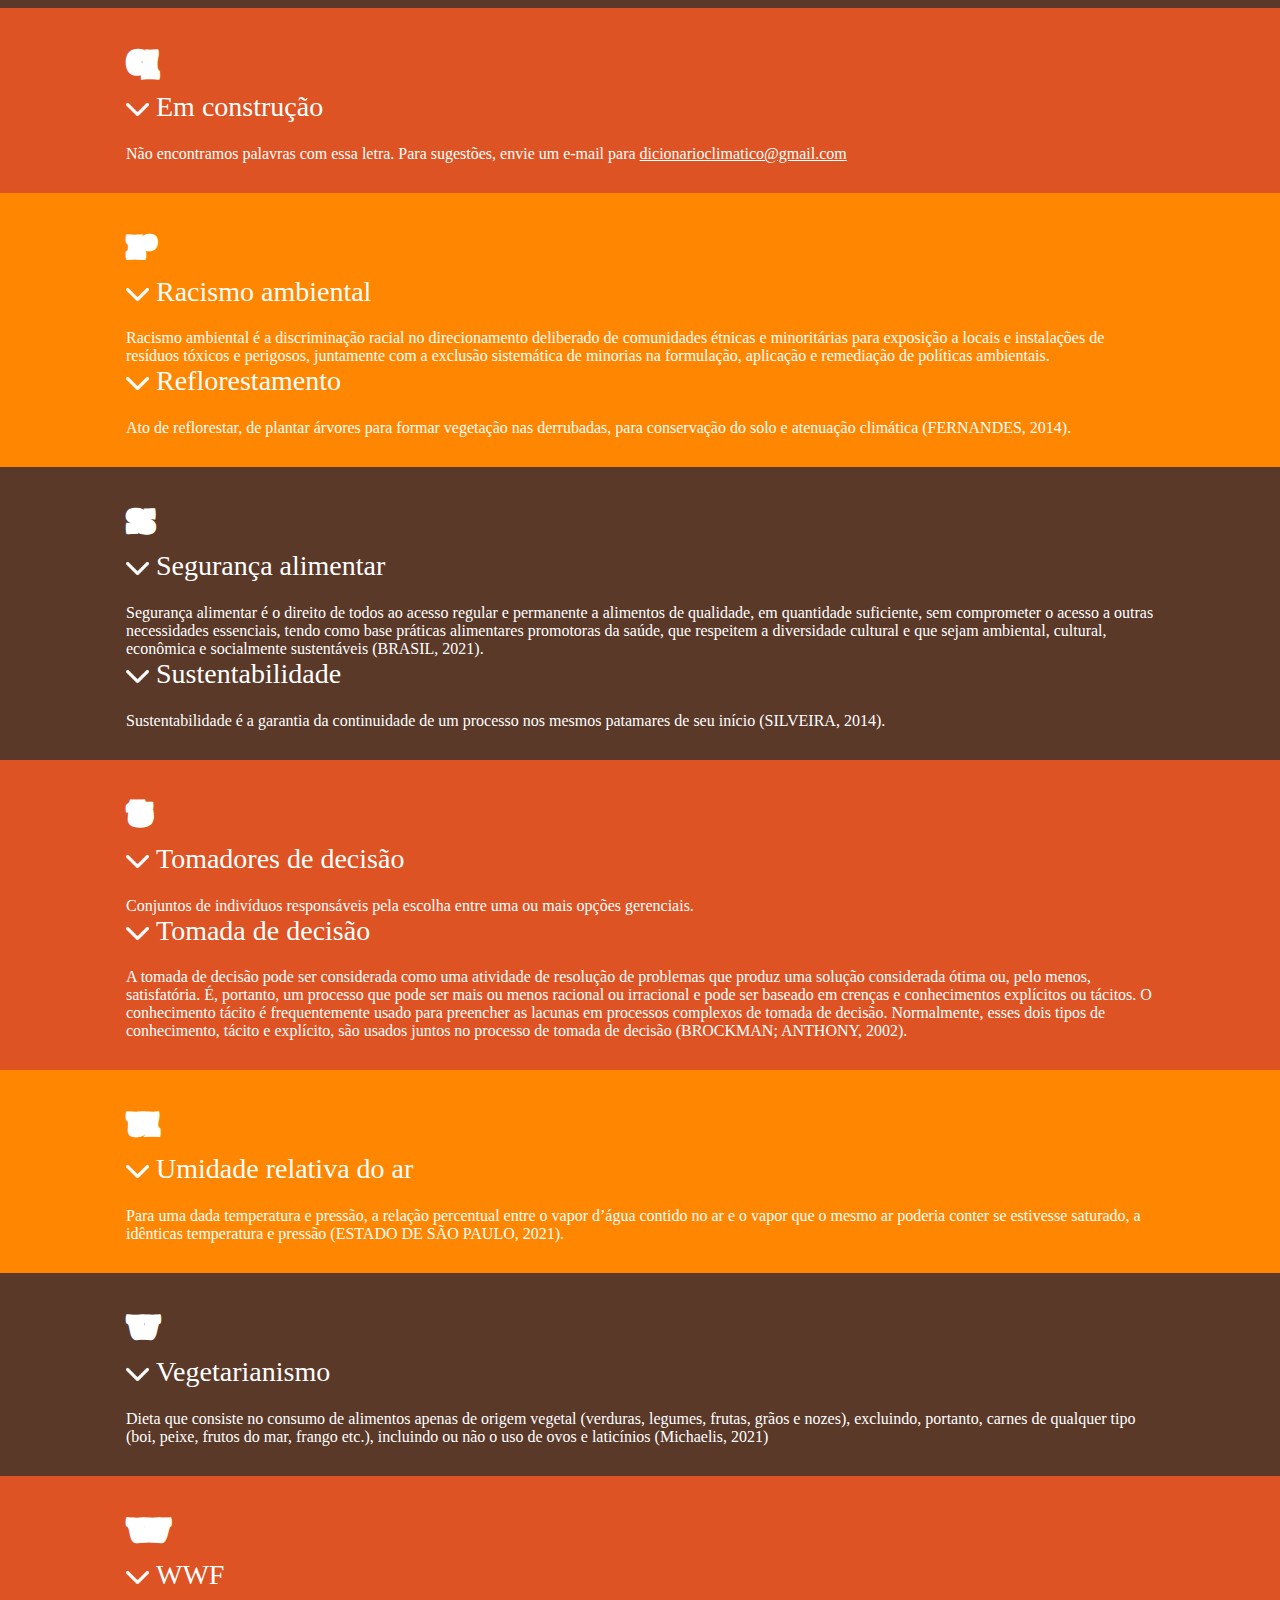
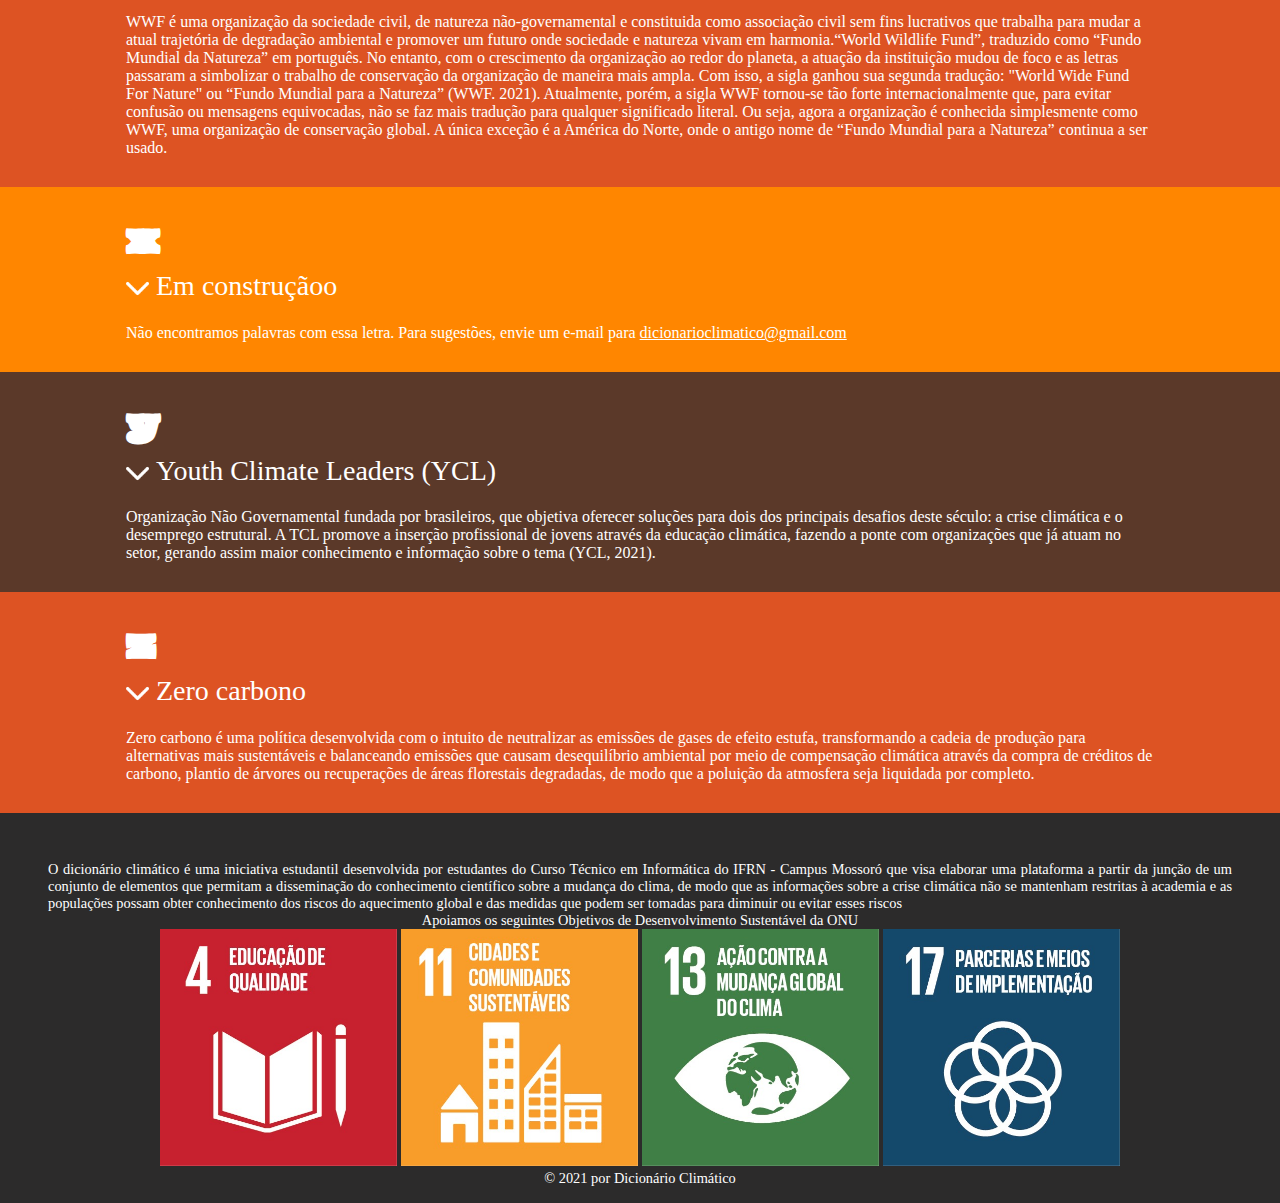
==== commit 7b814128: "edit-responsividade2" ====
--- a/index.html
+++ b/index.html
@@ -120,7 +120,7 @@
                   <div class="col-12 col-md-6" >
                       <ul>
                           <li class="word abrir_imagem" data-toggle="collapse" data-target="#text0" id="heading0"  data-target="#collapse0" aria-expanded="false" aria-controls="collapse0">Acordo de Paris</li>
-                          <p class="definition collapse" id="text0" aria-labelledby="heading0" data-parent="#accordionExample">O Acordo de Paris foi um acordo aprovado em 12 de dezembro de 2015 e negociado em Paris na COP21. Este acordo é um tratado no âmbito da Convenção-Quadro das Nações Unidas sobre a Mudança do Clima. O Acordo criou dispositivos, com ‘’a obrigatoriedade do registro das emissões pelos países’’, ‘’assegurar que o aumento da temperatura média global fique abaixo de 2°C acima dos níveis pré-industriais e prosseguir os esforços para limitar o aumento da temperatura a até 1,5°C acima dos níveis pré-industriais’’, dentre outros, cada um com seu nível de importância. Foram 195 países que assinaram o tratado, dentre eles está o Brasil e grandes potências como China (contando com Hong Kong e Macau) e Japão. 
+                          <p class="definitions collapse" id="text0" aria-labelledby="heading0" data-parent="#accordionExample">O Acordo de Paris foi um acordo aprovado em 12 de dezembro de 2015 e negociado em Paris na COP21. Este acordo é um tratado no âmbito da Convenção-Quadro das Nações Unidas sobre a Mudança do Clima. O Acordo criou dispositivos, com ‘’a obrigatoriedade do registro das emissões pelos países’’, ‘’assegurar que o aumento da temperatura média global fique abaixo de 2°C acima dos níveis pré-industriais e prosseguir os esforços para limitar o aumento da temperatura a até 1,5°C acima dos níveis pré-industriais’’, dentre outros, cada um com seu nível de importância. Foram 195 países que assinaram o tratado, dentre eles está o Brasil e grandes potências como China (contando com Hong Kong e Macau) e Japão. 
                           </p>
                       </ul>
                     </div>
@@ -128,7 +128,7 @@
                     <div class="col-12 col-md-6">
                       <ul>
                           <li class="word abrir_imagem" data-toggle="collapse" data-target="#text1" id="heading1" data-target="#collapse1" aria-expanded="false" aria-controls="collapse1">Aquecimento Global</li>
-                          <p class="definition collapse" id="text1" aria-labelledby="heading1" data-parent="#accordionExample">Aquecimento global é o processo de aumento da temperatura média dos oceanos e da camada de ar da superfície da Terra, causado pela massiva emissão de gases que intensificam o efeito estufa, especialmente a queima de combustíveis fósseis e mudanças no uso da terra, como o desmatamento.
+                          <p class="definitions collapse" id="text1" aria-labelledby="heading1" data-parent="#accordionExample">Aquecimento global é o processo de aumento da temperatura média dos oceanos e da camada de ar da superfície da Terra, causado pela massiva emissão de gases que intensificam o efeito estufa, especialmente a queima de combustíveis fósseis e mudanças no uso da terra, como o desmatamento.
                           </p>
                       </ul>
                     </div>
@@ -137,7 +137,7 @@
                   <div class="col-12 col-md-6">
                     <ul>
                         <li class="word abrir_imagem" data-toggle="collapse" data-target="#text2" id="heading2"  data-target="#collapse2" aria-expanded="false" aria-controls="collapse2">Arborização</li>
-                        <p class="definition collapse" id="text2" aria-labelledby="heading2" data-parent="#accordionExample">Arborização é o ato de plantar árvores em áreas privadas ou públicas. Essa ação pode gerar inúmeros benefícios para a população dessas áreas, como a diminuição da sensação térmica de abafamento e calor, proteção do solo e da fauna, melhoria da qualidade de vida e compensação climática pelo sequestro de carbono das árvores através do processo de fotossíntese. 
+                        <p class="definitions collapse" id="text2" aria-labelledby="heading2" data-parent="#accordionExample">Arborização é o ato de plantar árvores em áreas privadas ou públicas. Essa ação pode gerar inúmeros benefícios para a população dessas áreas, como a diminuição da sensação térmica de abafamento e calor, proteção do solo e da fauna, melhoria da qualidade de vida e compensação climática pelo sequestro de carbono das árvores através do processo de fotossíntese. 
                         </p>
                     </ul>
                   </div>
@@ -145,7 +145,7 @@
                   <div class="col-12 col-md-6">
                     <ul>
                         <li class="word abrir_imagem" data-toggle="collapse" data-target="#text3" id="heading3" data-target="#collapse3" aria-expanded="false" aria-controls="collapse3">Ativismo</li>
-                        <p class="definition collapse" id="text3" aria-labelledby="heading3" data-parent="#accordionExample">Ativismo é o ato de defender e apoiar uma causa, trabalhando de modo ativo para transformar a realidade.
+                        <p class="definitions collapse" id="text3" aria-labelledby="heading3" data-parent="#accordionExample">Ativismo é o ato de defender e apoiar uma causa, trabalhando de modo ativo para transformar a realidade.
                         </p>
                     </ul>
                   </div>
@@ -158,7 +158,7 @@
                 <div class="col-12 col-md-6">
                     <ul>
                         <li class="abrir_imagem word" data-toggle="collapse" data-target="#text4" id="heading4" data-target="#collapse4" aria-expanded="false" aria-controls="collapse4">Biocombustível</li>
-                        <p class="collapse " id="text4" aria-labelledby="heading4" data-parent="#accordionExample">Biocombustível é o combustível de origem biológica e não fóssil, produzido a partir de biomassa renovável. Esse combustível funciona como uma fonte de energia com baixo índice de emissão de poluentes e pode substituir combustíveis derivados de petróleo e gás natural. 
+                        <p class="collapse definitions" id="text4" aria-labelledby="heading4" data-parent="#accordionExample">Biocombustível é o combustível de origem biológica e não fóssil, produzido a partir de biomassa renovável. Esse combustível funciona como uma fonte de energia com baixo índice de emissão de poluentes e pode substituir combustíveis derivados de petróleo e gás natural. 
                         </p>
                     </ul>
                 </div>
--- a/css/styles.css
+++ b/css/styles.css
@@ -19,7 +19,7 @@
 /*NAVBAR*/
 .navbar{
     position: absolute; 
-    left: 53%; 
+    left: 55%; 
     top: 10%;
 }
 
@@ -87,7 +87,7 @@
     text-decoration: none;
     text-align: center;
     letter-spacing: 1em;
-    font-size: 38px;
+    font-size: 2.3em;
     font-family: 'Oi', cursive;
     cursor: pointer;
 }
@@ -106,6 +106,7 @@
     padding: 30px;
 
 }
+
 .concepts .row{
     padding: 0 6em;
 }
@@ -187,36 +188,7 @@
     background-size: 23px;
 }
 
-/*RESPONSIVIDADE*/
-@media screen and (max-width: 1000px){
-    .apresentation-text{
-        font-size: 14px;
-    }
-    .letter-menu{
-        font-size: 25px;
-    }
-    footer img{
-        width: 35%;
-    }
-}
-
-@media (min-width: 1980px){
-    .navbar{
-        font-size: 34px;
-    }
-    .apresentation-text{
-        font-size: 1.5em;
-    }
-}
-@media (max-width: 800px){
-    .apresentation-text{
-        font-size: .7em;
-    }
-    
-}
-
 /*SIDEBAR*/
-
 @media (max-width: 990px) {
     .navbar{
         left: 88%; 
@@ -253,5 +225,95 @@
       visibility: visible;
       transform: translateX(-100%);
     }
-  }
-
+}
+
+/*RESPONSIVIDADE*/
+@media (min-width: 2800px){
+    .navbar{
+        font-size: 2.5em;
+        left: 56%;    
+    }
+    .apresentation-text{
+        font-size: 2.5em;
+    }
+    .word, h2{
+        font-size: 2.5em;
+    }
+    .definitions{
+        font-size: 2em;
+    }
+    #about{
+        width: 50%;
+        font-size: 2em;
+        min-width: 100%;
+    }
+    footer img{
+        width: 10%;
+    }
+    
+}
+
+@media (min-width: 2560px){
+    .definitions{
+        font-size: 2em;
+    }
+    #about{
+        width: 50%;
+        font-size: 2em;
+        min-width: 100%;
+    }
+    footer img{
+        width: 10%;
+    }
+}
+
+@media (min-width: 1800px) and (max-width: 2800px){
+    .navbar{
+        font-size: 1.8em;
+        left: 56%;    
+    }
+    .apresentation-text{
+        font-size: 1.8em;
+    }
+
+}
+
+@media (min-width: 900px) and (max-width: 1312px){
+    .navbar{
+        font-size: .9em;
+ 
+    }
+    .apresentation-text{
+        font-size: .9em;
+    }
+
+}
+
+@media (min-width: 320px) and (max-width: 920px){
+    .apresentation-text{
+        font-size: .8em;
+    }
+    .letter-menu{
+        font-size: 1.4em;
+    }
+    footer img{
+        min-width: 35%;
+}
+    
+}
+
+@media (max-width: 720px){
+    .apresentation-text{
+        font-size: .6em;
+    }
+    footer img{
+        width: 50%;
+    }
+}
+
+@media (max-width: 620px){
+    .apresentation-text{
+        font-size: .5em;
+    }
+    
+}
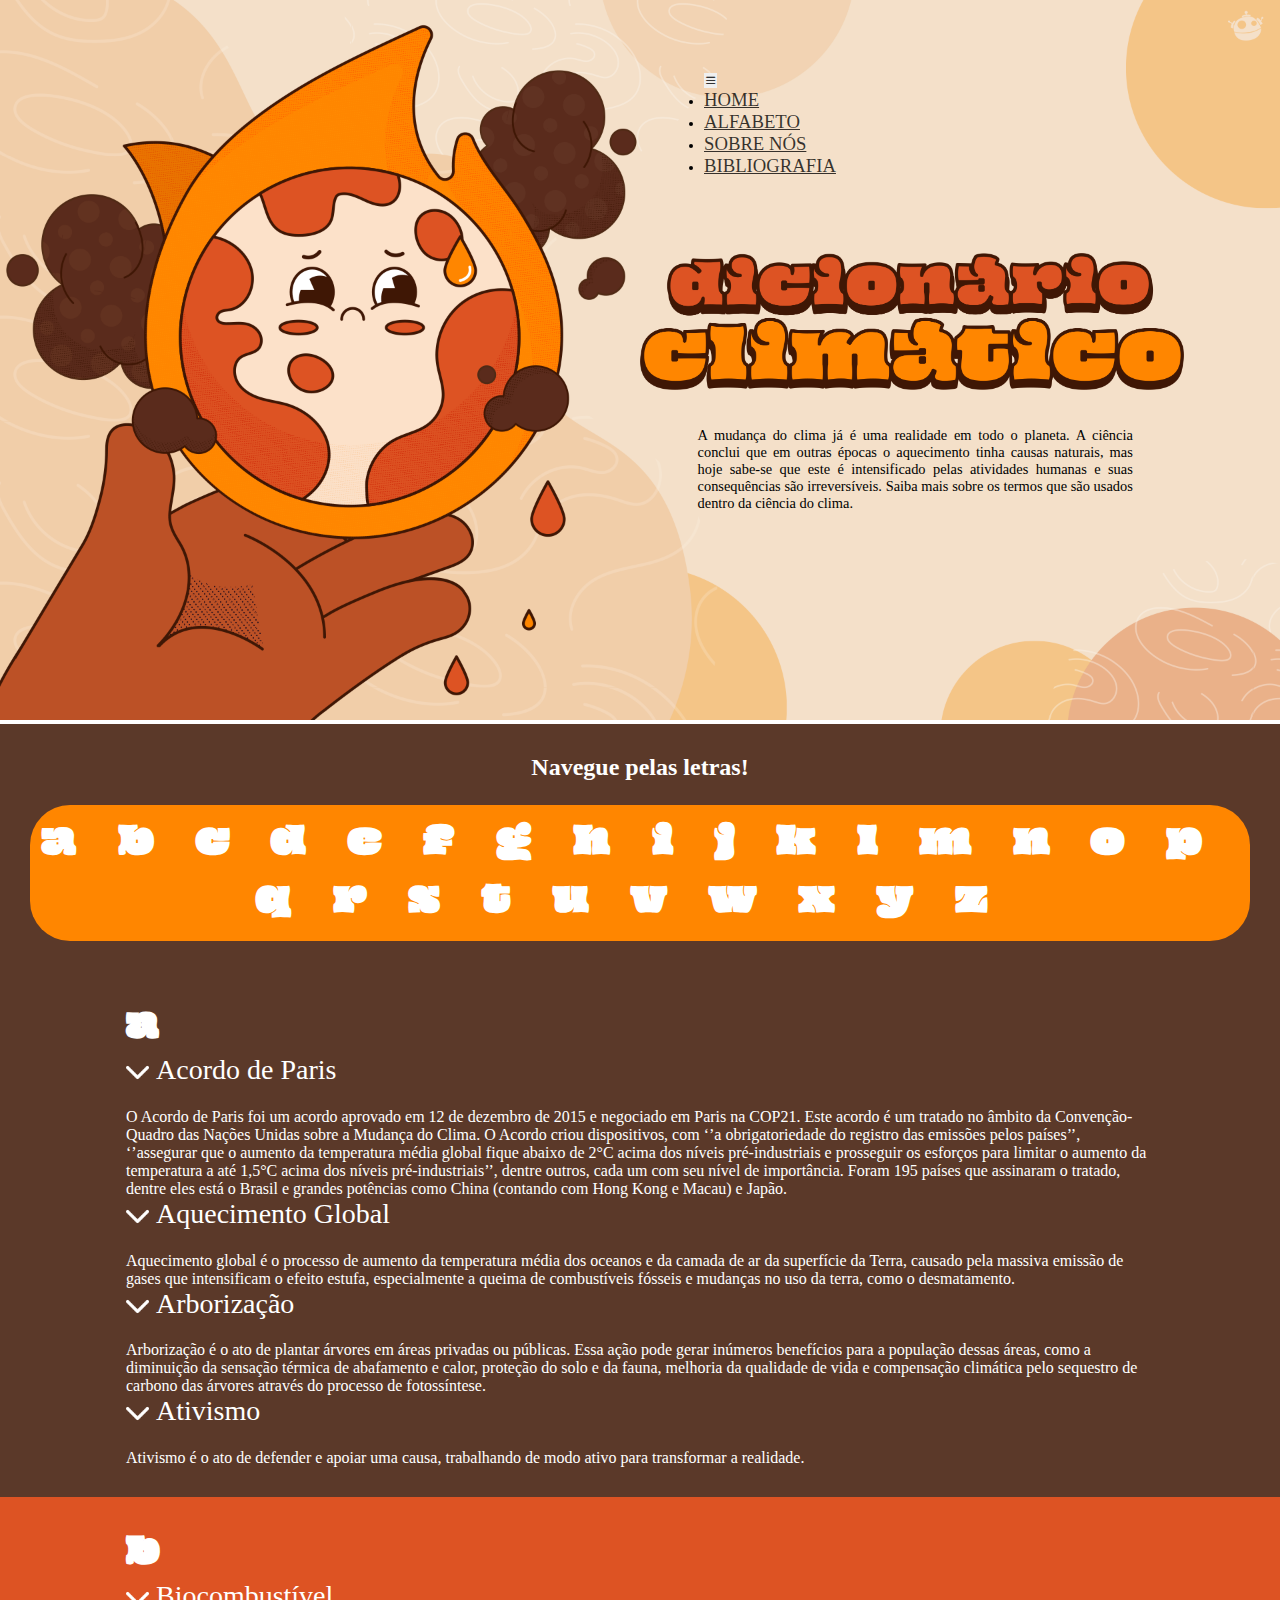
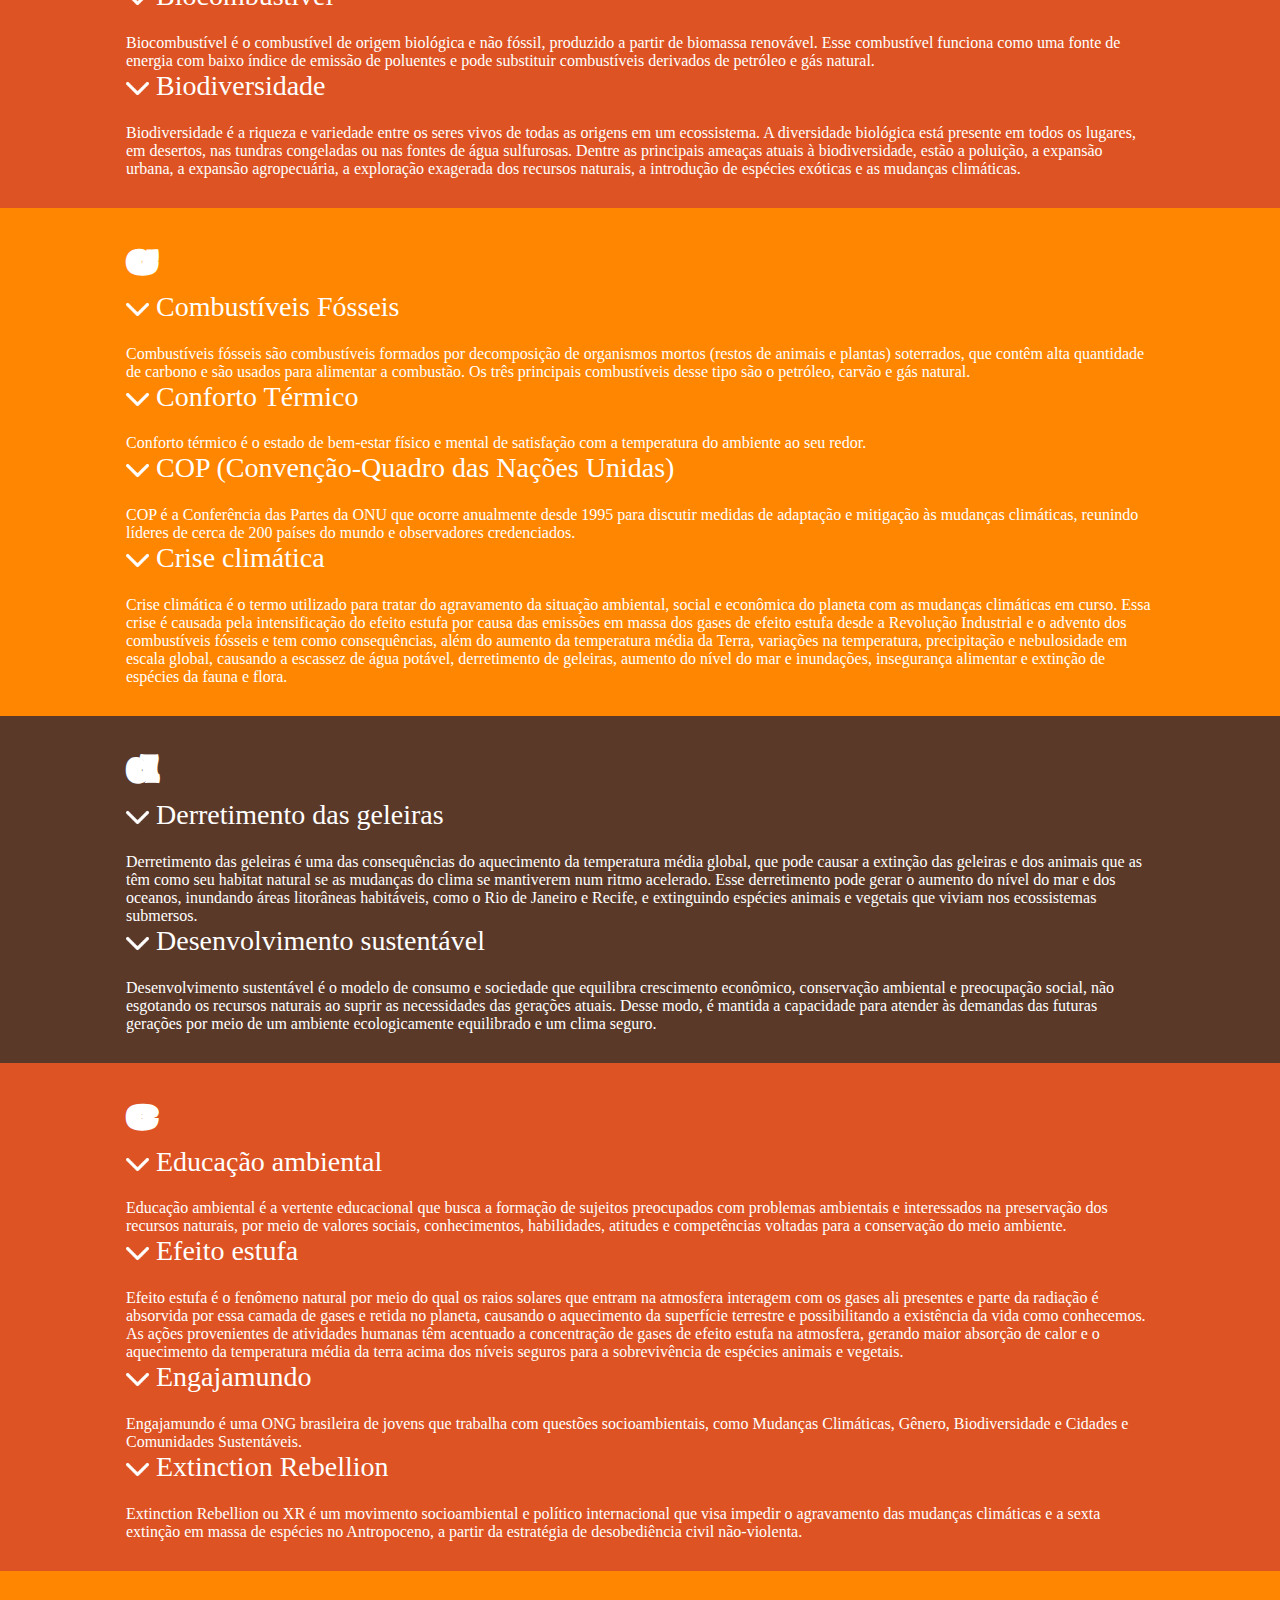
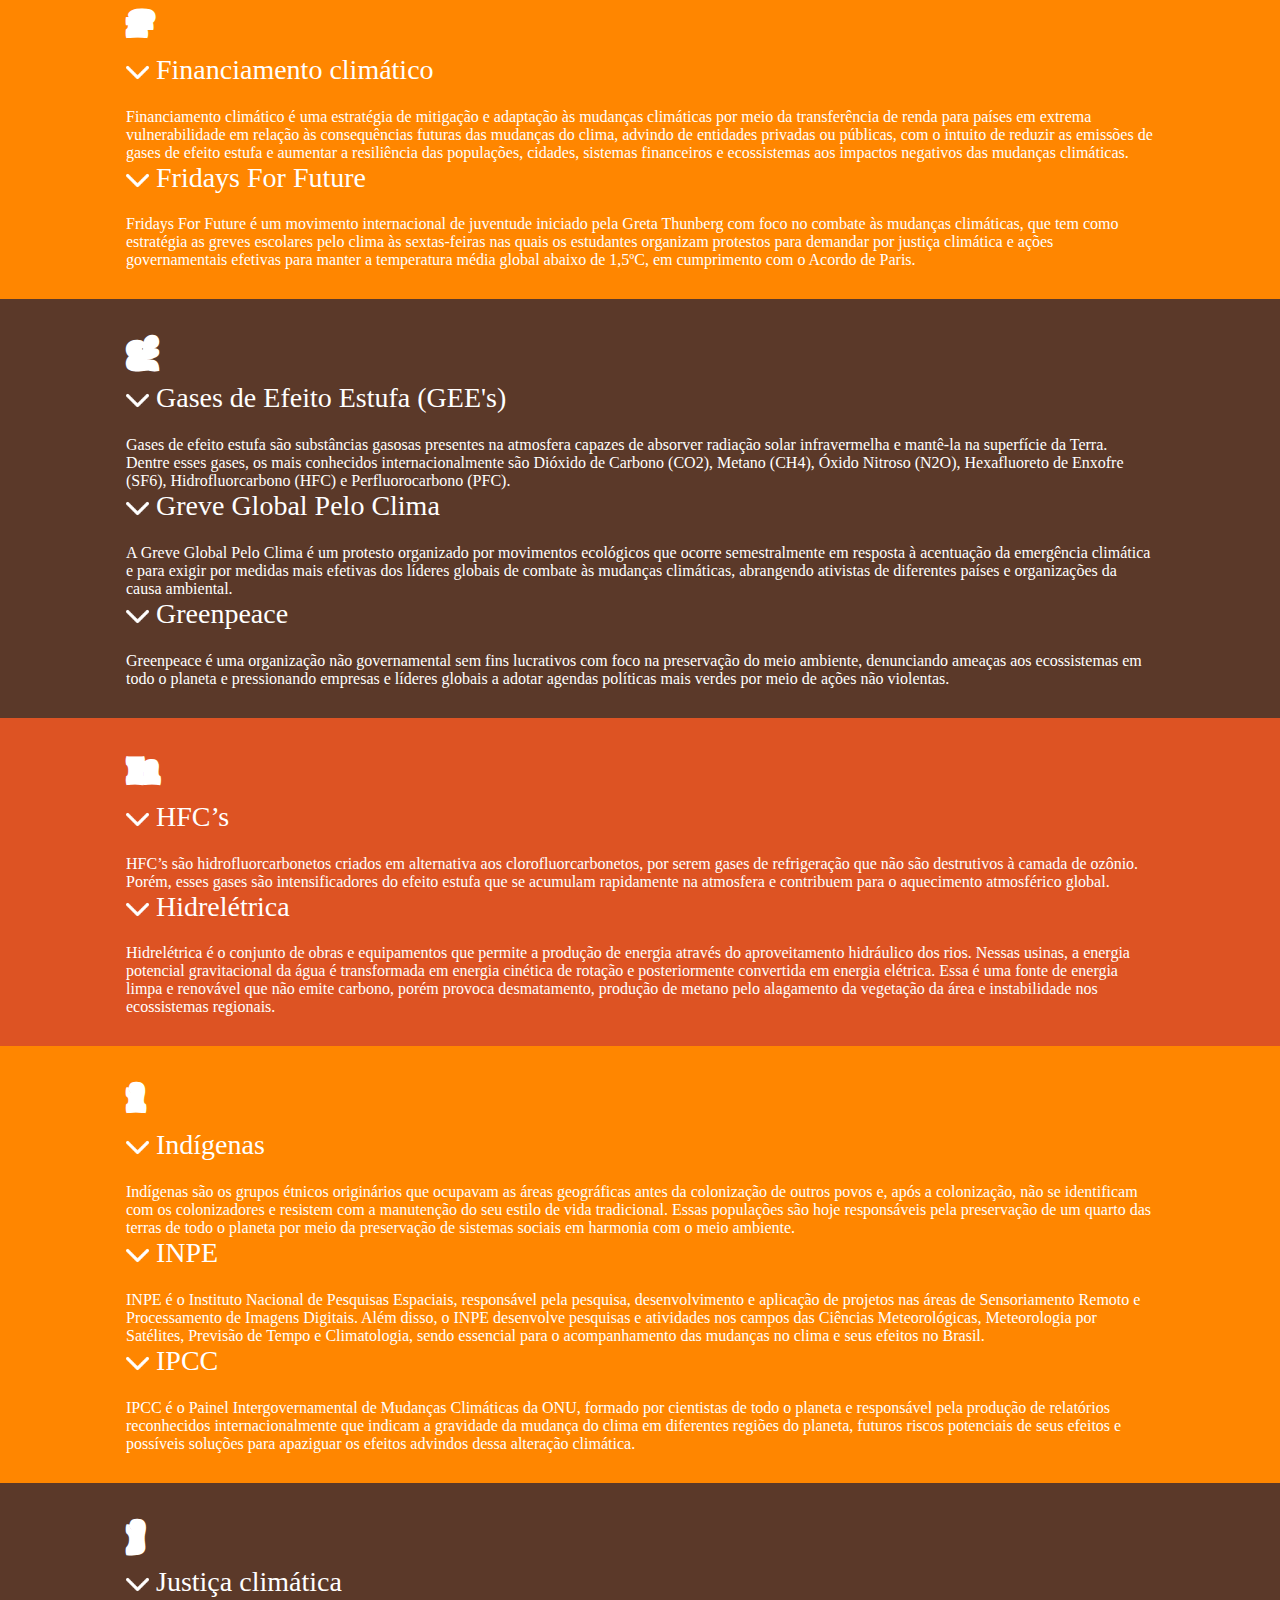
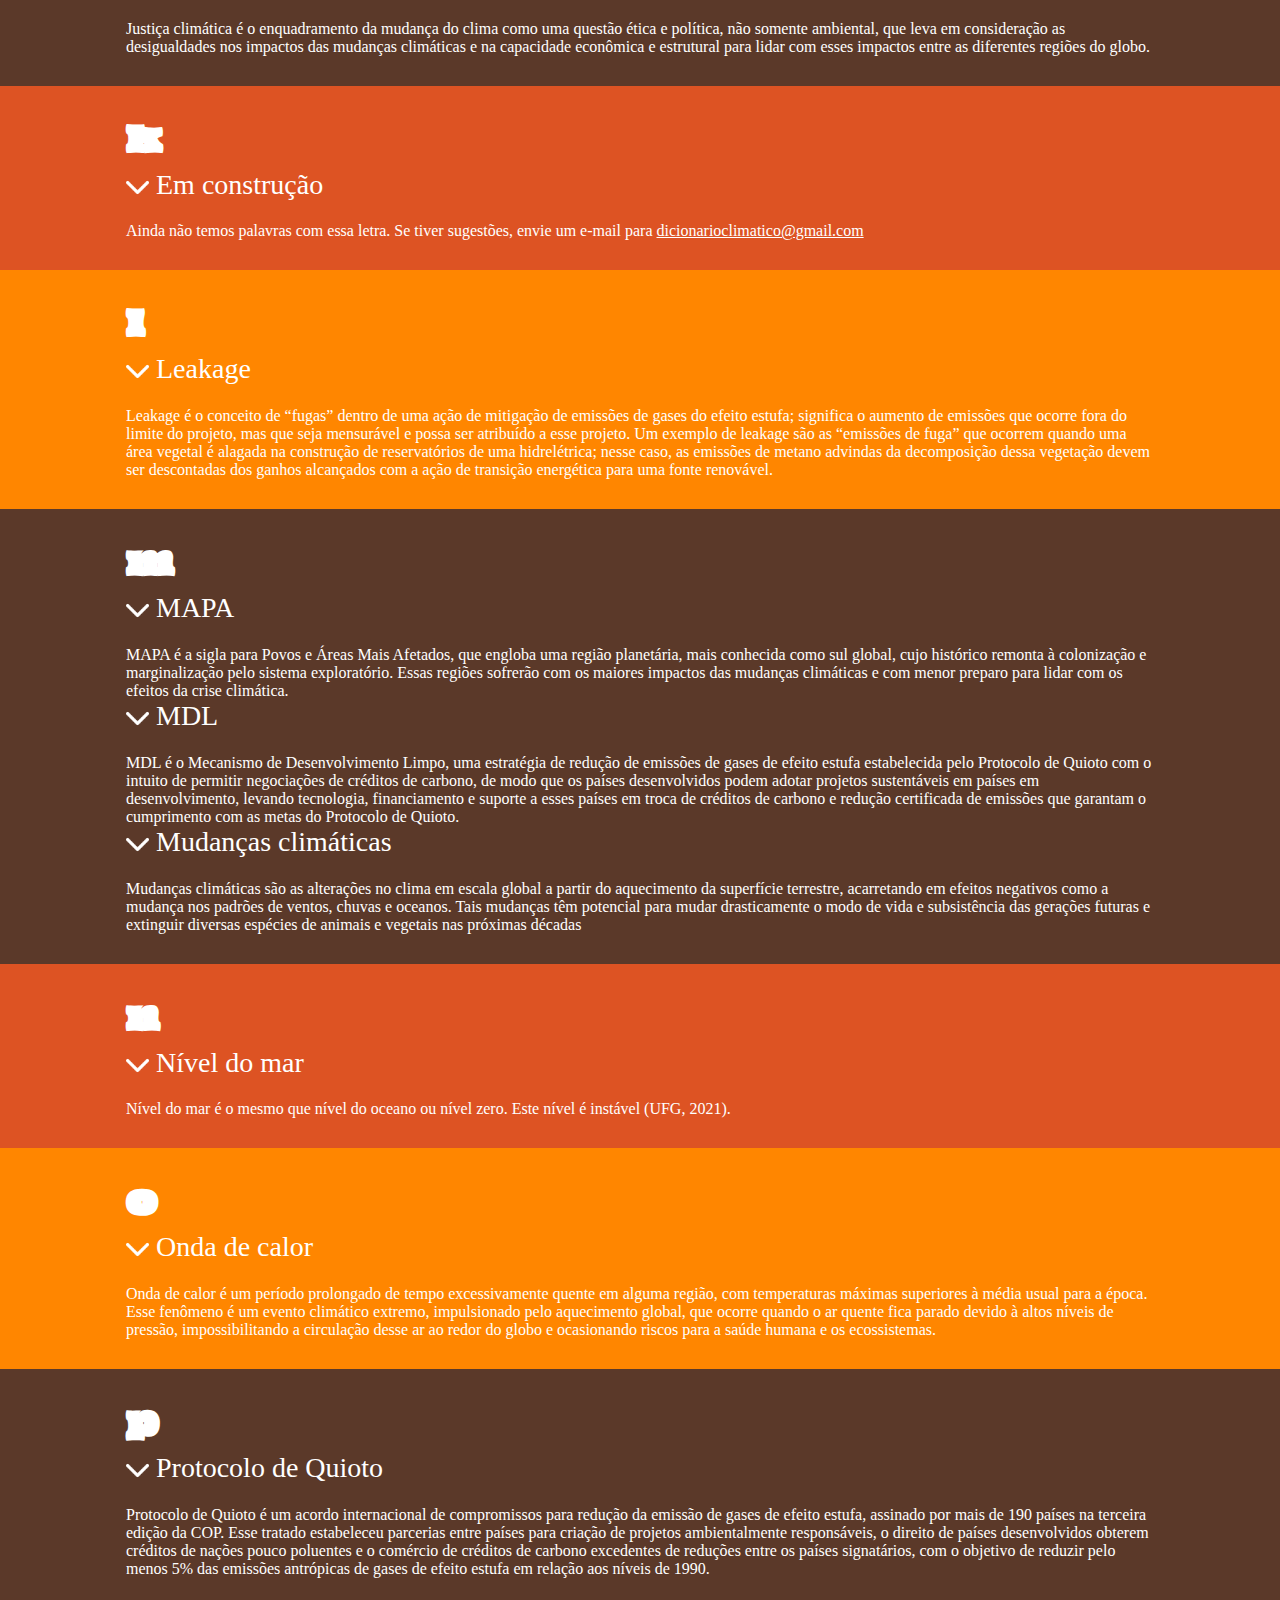
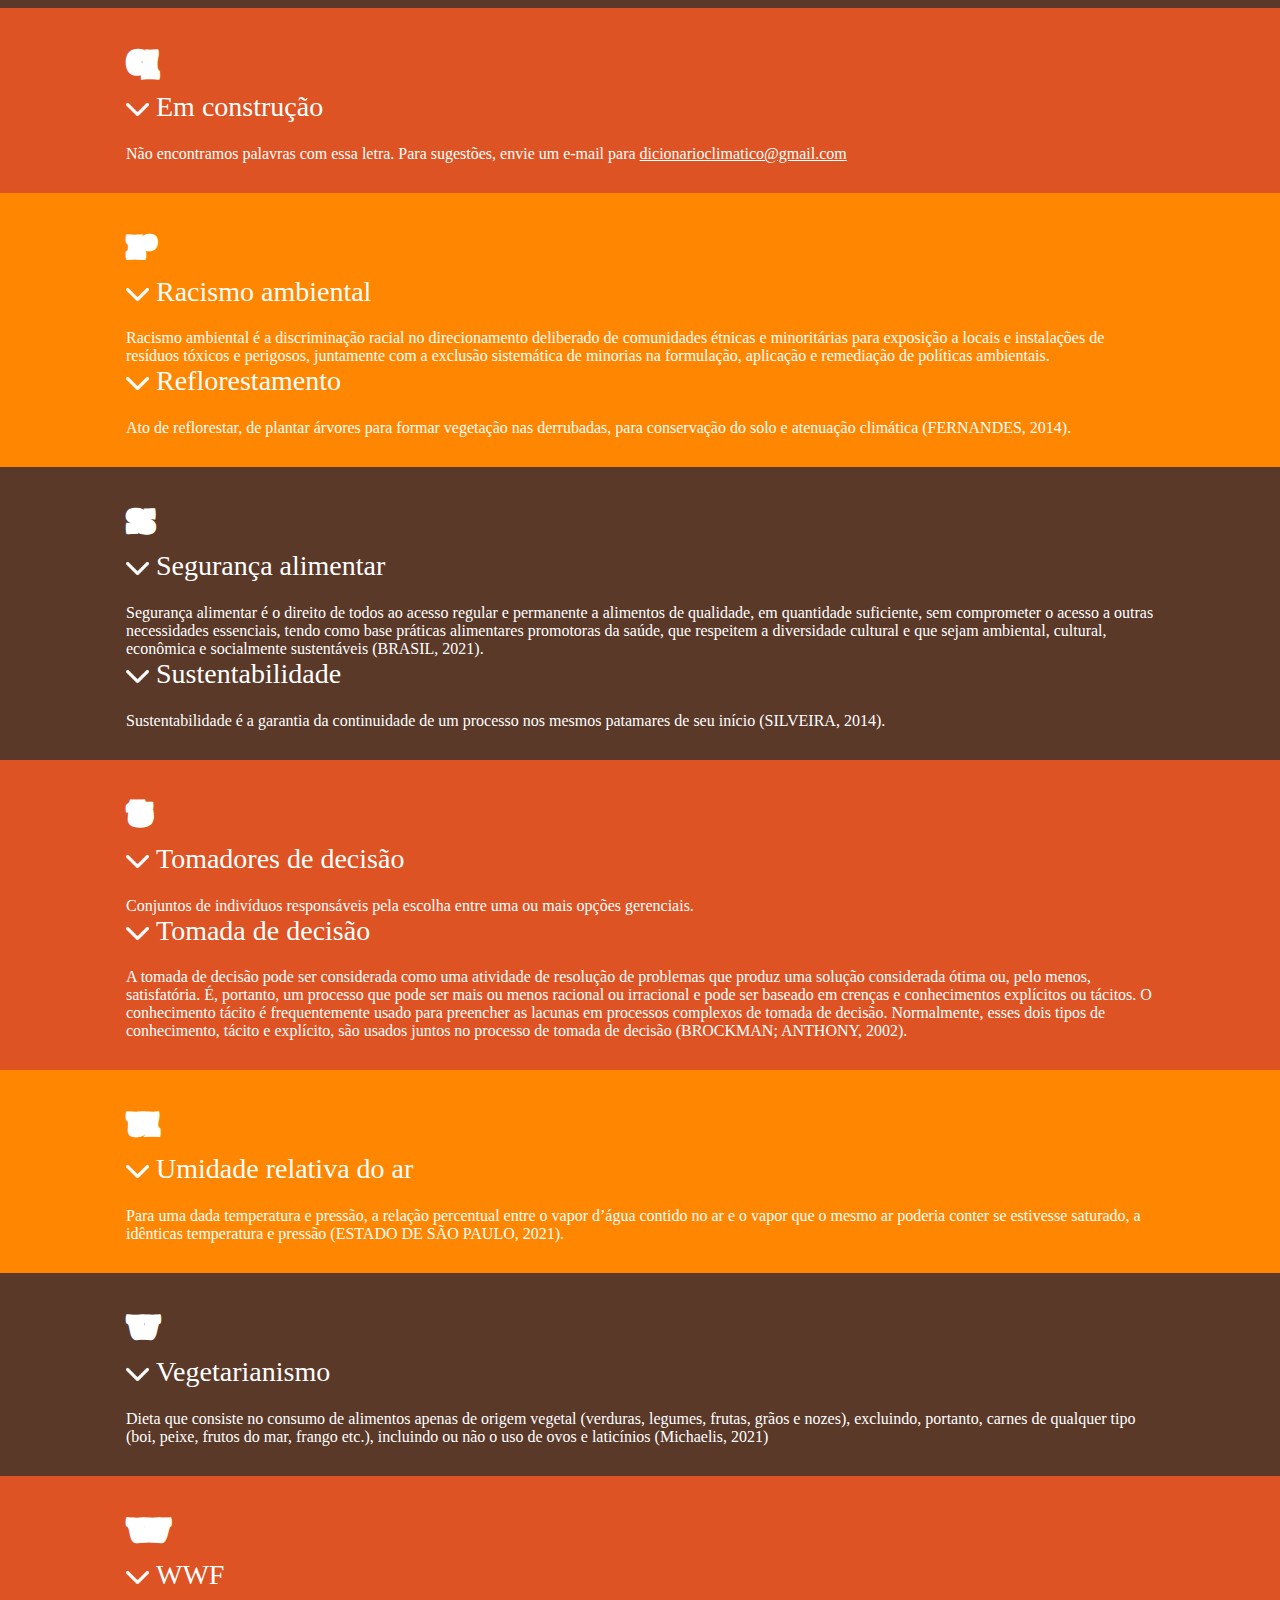
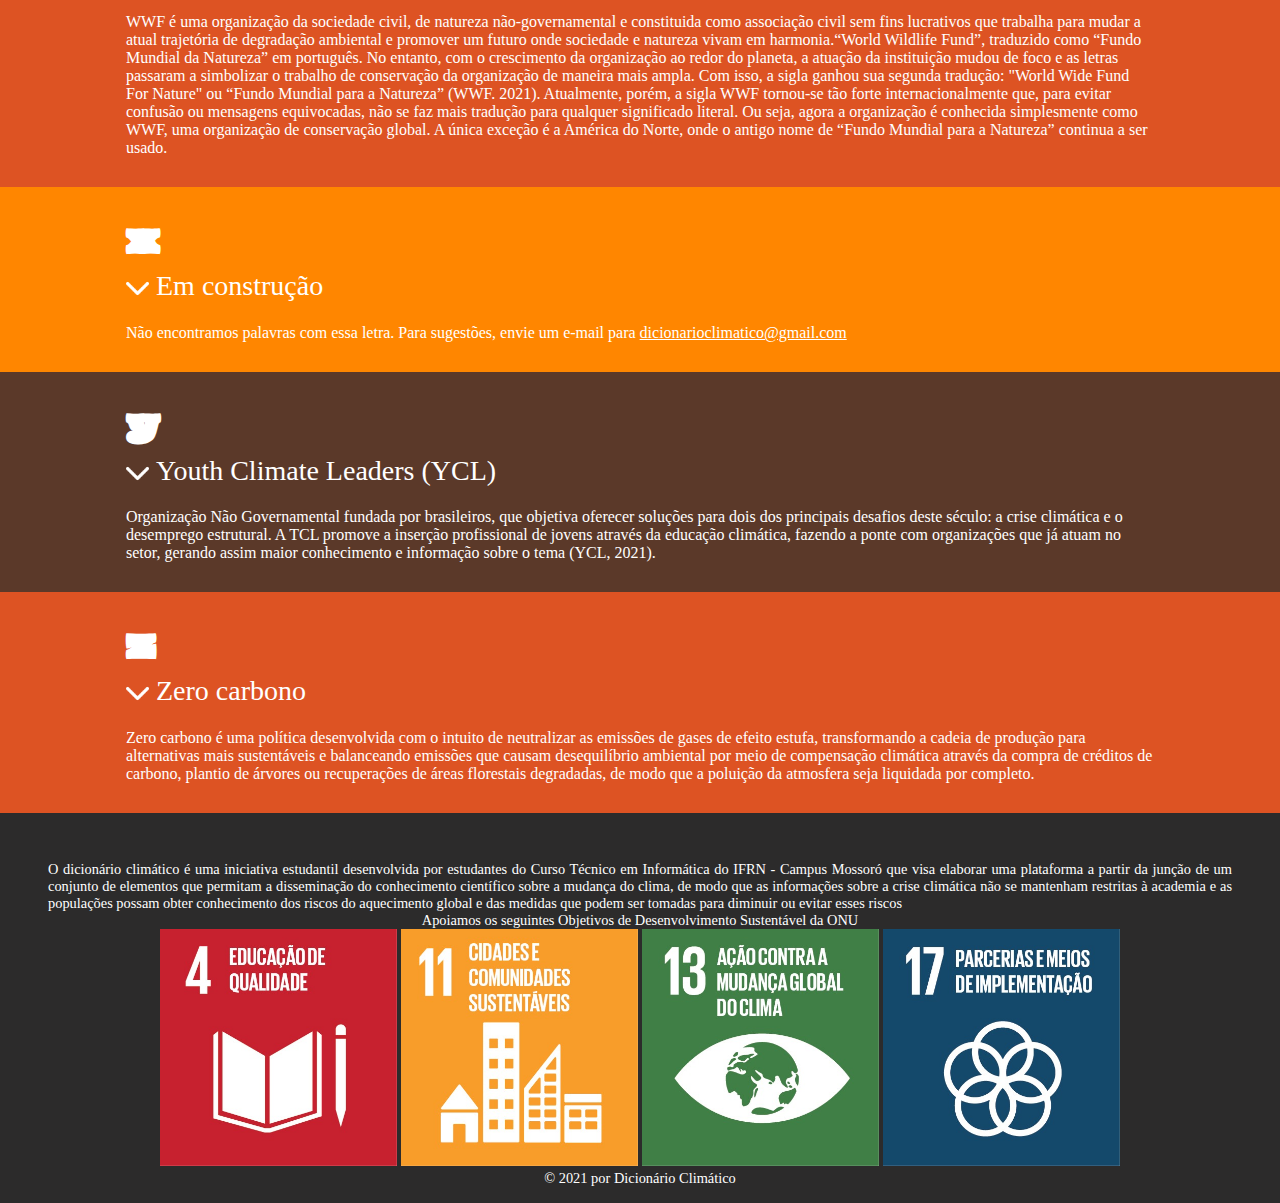
==== commit 798a3082: "edit-responsivo2" ====
--- a/index.html
+++ b/index.html
@@ -560,7 +560,7 @@
                   <h3>x</h3>
                 <div class="col-12 col-md-6">
                     <ul>
-                        <li class="word abrir_imagem" data-toggle="collapse" data-target="#text47" id="heading47" data-target="#collapse47" aria-expanded="false" aria-controls="collapse47">Em construçãoo</li>
+                        <li class="word abrir_imagem" data-toggle="collapse" data-target="#text47" id="heading47" data-target="#collapse47" aria-expanded="false" aria-controls="collapse47">Em construção</li>
                         <p class="collapse definitions" id="text47" aria-labelledby="heading47" data-parent="#accordionExample">Não encontramos palavras com essa letra. Para sugestões, envie um e-mail para <a  class="suggestion" href="mailto:dicionarioclimatico@gmail.com">dicionarioclimatico@gmail.com</a></p>
                     </ul>
                 </div>
--- a/css/styles.css
+++ b/css/styles.css
@@ -317,3 +317,18 @@
     }
     
 }
+
+@media (max-width: 490px){
+    .apresentation-text{
+        font-size: .4em;
+    }
+    .letter-menu{
+        font-size: .7em;
+    }
+    .word, .concepts, h3{
+        font-size: 1em;
+    }
+    .concepts .row{
+        padding: 0;
+    }
+}
